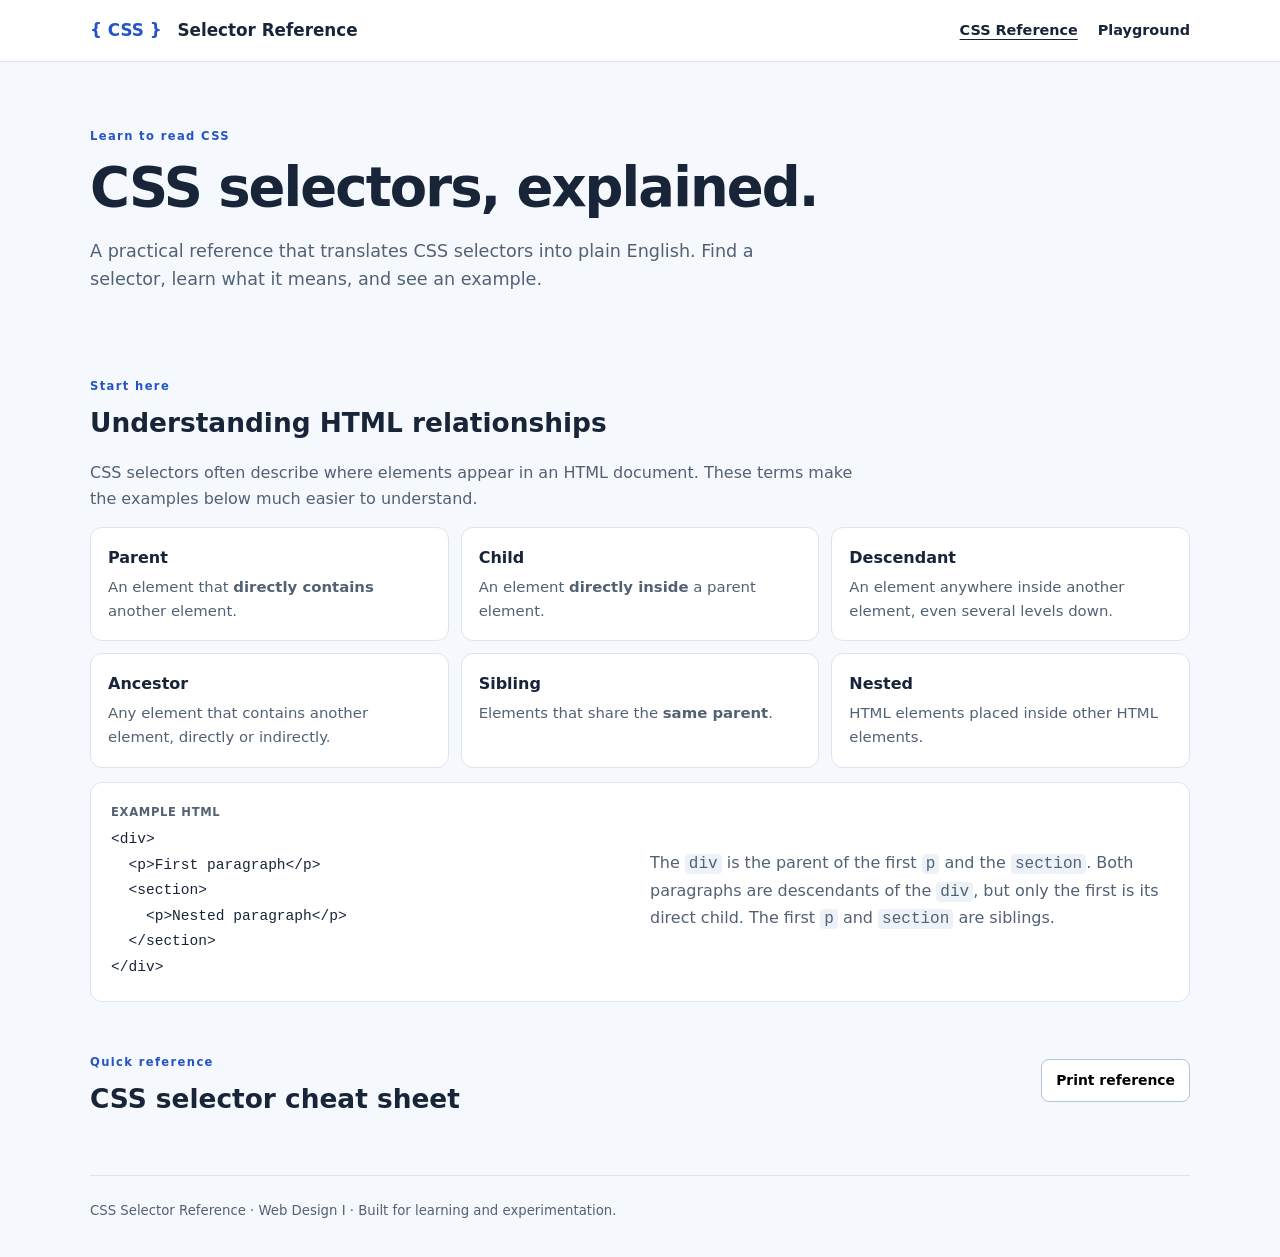
==== index.html @ f065648a "updates" ====
<!doctype html>
<html lang="en">
  <head>
    <meta charset="utf-8" />
    <meta name="viewport" content="width=device-width, initial-scale=1" />
    <meta name="description" content="A plain-English CSS selector reference for Web Design I." />
    <title>CSS Selector Reference | Web Design I</title>
    <link rel="stylesheet" href="css/styles.css" />
    <link rel="stylesheet" href="css/navigation.css" />
  </head>
  <body>
    <header class="site-header">
      <div class="container header-inner">
        <a class="brand" href="#top">{ CSS } <span>Selector Reference</span></a>
        <nav class="site-nav" aria-label="Main navigation"><a href="index.html" aria-current="page">CSS Reference</a><a href="playground.html">Playground</a></nav>
      </div>
    </header>
    <main id="top" class="container">
      <section class="hero" aria-labelledby="page-title">
        <p class="eyebrow">Learn to read CSS</p>
        <h1 id="page-title">CSS selectors, explained.</h1>
        <p class="lede">A practical reference that translates CSS selectors into plain English. Find a selector, learn what it means, and see an example.</p>

        <!--
      <div class="search-wrap"><label for="search">Search selectors or descriptions</label><input id="search" type="search" placeholder="Try: child, hover, [id], starts with…" autocomplete="off"><span id="result-count" role="status" aria-live="polite"></span></div>
      --></section>
      <section class="vocabulary" aria-labelledby="vocab-heading">
        <div class="section-heading">
          <div>
            <p class="eyebrow">Start here</p>
            <h2 id="vocab-heading">Understanding HTML relationships</h2>
          </div>
        </div>
        <p>CSS selectors often describe where elements appear in an HTML document. These terms make the examples below much easier to understand.</p>
        <div class="vocab-grid">
          <article>
            <h3>Parent</h3>
            <p>An element that <strong>directly contains</strong> another element.</p>
          </article>
          <article>
            <h3>Child</h3>
            <p>An element <strong>directly inside</strong> a parent element.</p>
          </article>
          <article>
            <h3>Descendant</h3>
            <p>An element anywhere inside another element, even several levels down.</p>
          </article>
          <article>
            <h3>Ancestor</h3>
            <p>Any element that contains another element, directly or indirectly.</p>
          </article>
          <article>
            <h3>Sibling</h3>
            <p>Elements that share the <strong>same parent</strong>.</p>
          </article>
          <article>
            <h3>Nested</h3>
            <p>HTML elements placed inside other HTML elements.</p>
          </article>
        </div>
        <div class="code-example">
          <div>
            <span class="code-label">Example HTML</span>
            <pre><code>&lt;div&gt;
  &lt;p&gt;First paragraph&lt;/p&gt;
  &lt;section&gt;
    &lt;p&gt;Nested paragraph&lt;/p&gt;
  &lt;/section&gt;
&lt;/div&gt;</code></pre>
          </div>
          <p>The <code>div</code> is the parent of the first <code>p</code> and the <code>section</code>. Both paragraphs are descendants of the <code>div</code>, but only the first is its direct child. The first <code>p</code> and <code>section</code> are siblings.</p>
        </div>
      </section>
      <section class="reference" aria-labelledby="reference-heading">
        <div class="section-heading">
          <div>
            <p class="eyebrow">Quick reference</p>
            <h2 id="reference-heading">CSS selector cheat sheet</h2>
          </div>
          <button id="print-button" type="button" class="print-button">Print reference</button>
        </div>
        <nav id="category-nav" class="category-nav" aria-label="Selector categories"></nav>
        <div id="reference-list"></div>
        <p id="empty-message" class="empty-message" hidden>No selectors found. Try a different search term.</p>
      </section>
    </main>
    <footer class="container footer">CSS Selector Reference · Web Design I · Built for learning and experimentation.</footer>
    <script src="js/selectors.js" defer></script>
    <script src="js/scripts.js" defer></script>
  </body>
</html>
---- css/styles.css ----
:root {
  color-scheme: light;
  --ink: #182438;
  --muted: #526174;
  --line: #dce4ee;
  --paper: #f5f8fc;
  --white: #fff;
  --accent: #2454c5;
  --soft: #eaf0ff;
  --radius: 12px;
}
* {
  box-sizing: border-box;
}
html {
  scroll-behavior: smooth;
}
body {
  margin: 0;
  background: var(--paper);
  color: var(--ink);
  font: 16px/1.6 system-ui, -apple-system, Segoe UI, Arial, sans-serif;
}
.container {
  width: min(1100px, calc(100% - 40px));
  margin: auto;
}
.site-header {
  background: #fff;
  border-bottom: 1px solid var(--line);
}
.header-inner {
  display: flex;
  justify-content: space-between;
  align-items: center;
  gap: 16px;
  padding: 17px 0;
}
.brand {
  color: var(--accent);
  font-weight: 800;
  text-decoration: none;
  font-size: 1.05rem;
}
.brand span {
  color: var(--ink);
  margin-left: 10px;
}
.course,
.eyebrow {
  font-size: 0.72rem;
  font-weight: 800;
  letter-spacing: 0.12em;
  color: var(--accent);
}
.hero {
  padding: 54px 0 35px;
}
.hero h1 {
  font-size: clamp(2.1rem, 5vw, 3.4rem);
  line-height: 1.14;
  margin: 8px 0 16px;
  letter-spacing: -0.035em;
}
.lede {
  max-width: 700px;
  color: var(--muted);
  font-size: 1.1rem;
}
.search-wrap {
  margin-top: 28px;
  max-width: 730px;
}
.search-wrap label {
  display: block;
  font-weight: 650;
  margin-bottom: 7px;
}
.search-wrap input {
  width: 100%;
  font: inherit;
  padding: 14px 16px;
  border: 1px solid #aab9cf;
  border-radius: 9px;
  background: #fff;
}
.search-wrap input:focus-visible,
a:focus-visible,
button:focus-visible {
  outline: 3px solid #81a8ff;
  outline-offset: 3px;
}
#result-count {
  display: block;
  font-size: 0.85rem;
  color: var(--muted);
  margin-top: 6px;
}
.vocabulary,
.reference {
  margin: 20px 0 40px;
}
.section-heading {
  display: flex;
  justify-content: space-between;
  align-items: center;
  gap: 16px;
  margin-bottom: 15px;
}
.section-heading h2 {
  font-size: 1.65rem;
  line-height: 1.2;
  margin: 5px 0;
}
.vocabulary > p {
  color: var(--muted);
  max-width: 780px;
}
.vocab-grid {
  display: grid;
  grid-template-columns: repeat(3, minmax(0, 1fr));
  gap: 12px;
}
.vocab-grid article,
.code-example,
.selector-card {
  background: #fff;
  border: 1px solid var(--line);
  border-radius: var(--radius);
}
.vocab-grid article {
  padding: 17px;
}
.vocab-grid h3 {
  margin: 0 0 5px;
  font-size: 1rem;
}
.vocab-grid p {
  margin: 0;
  color: var(--muted);
  font-size: 0.93rem;
}
.code-example {
  display: grid;
  grid-template-columns: 1fr 1fr;
  gap: 20px;
  padding: 20px;
  margin-top: 14px;
  align-items: center;
}
.code-example p {
  margin: 0;
  color: var(--muted);
}
.code-label,
.detail-label {
  display: block;
  font-size: 0.72rem;
  font-weight: 800;
  text-transform: uppercase;
  letter-spacing: 0.06em;
  color: var(--muted);
  margin-bottom: 6px;
}
pre {
  margin: 0;
  overflow-x: auto;
}
code,
.selector-code {
  font-family: ui-monospace, SFMono-Regular, Consolas, monospace;
}
pre code {
  font-size: 0.91rem;
}
p code {
  background: #edf2f9;
  border-radius: 4px;
  padding: 1px 4px;
}
.category-nav {
  display: flex;
  flex-wrap: wrap;
  gap: 8px;
  margin-bottom: 22px;
}
.category-nav a {
  font-size: 0.85rem;
  color: var(--accent);
  background: var(--white);
  border: 1px solid var(--line);
  padding: 7px 12px;
  border-radius: 100px;
  text-decoration: none;
}
.category-nav a:hover {
  background: var(--soft);
}
.category-section {
  margin: 0 0 31px;
  scroll-margin-top: 25px;
}
.category-title {
  font-size: 1.3rem;
  margin: 0 0 12px;
}
.selector-grid {
  display: grid;
  grid-template-columns: repeat(2, minmax(0, 1fr));
  gap: 12px;
}
.selector-card {
  padding: 20px;
  break-inside: avoid;
}
.selector-code {
  display: inline-block;
  color: #1d4bb4;
  background: #eaf0ff;
  border-radius: 7px;
  padding: 6px 10px;
  font-size: 1.08rem;
  font-weight: 750;
  overflow-wrap: anywhere;
}
.selector-card h4 {
  margin: 13px 0 7px;
  font-size: 1.06rem;
}
.selector-card p {
  margin: 8px 0;
  color: var(--muted);
  font-size: 0.94rem;
}
.selector-card p strong {
  color: var(--ink);
}
.selector-card .example {
  border-top: 1px solid var(--line);
  padding-top: 11px;
  margin-top: 13px;
}
.selector-card .example code {
  color: #1746ad;
  overflow-wrap: anywhere;
}
.print-button {
  font: inherit;
  font-size: 0.87rem;
  font-weight: 700;
  padding: 9px 14px;
  border: 1px solid #b5c3d8;
  background: white;
  border-radius: 8px;
  cursor: pointer;
  white-space: nowrap;
}
.print-button:hover {
  background: var(--soft);
}
.empty-message {
  padding: 24px;
  background: white;
  border-radius: 10px;
}
.footer {
  border-top: 1px solid var(--line);
  padding: 24px 0 36px;
  color: var(--muted);
  font-size: 0.83rem;
}
@media (max-width: 700px) {
  .vocab-grid {
    grid-template-columns: repeat(2, minmax(0, 1fr));
  }
  .selector-grid,
  .code-example {
    grid-template-columns: 1fr;
  }
  .hero {
    padding-top: 32px;
  }
  .section-heading {
    align-items: flex-start;
  }
  .course {
    display: none;
  }
}
@media (max-width: 430px) {
  .vocab-grid {
    grid-template-columns: 1fr;
  }
  .container {
    width: min(100% - 26px, 1100px);
  }
}
@media print {
  @page {
    margin: 12mm;
  }
  body {
    background: #fff;
    font-size: 10pt;
  }
  .site-header,
  .hero,
  .category-nav,
  .print-button,
  .footer {
    display: none !important;
  }
  .container {
    width: 100%;
  }
  .vocabulary,
  .reference {
    margin: 0 0 12px;
  }
  .vocab-grid {
    grid-template-columns: repeat(3, 1fr);
    gap: 6px;
  }
  .vocab-grid article,
  .selector-card {
    padding: 9px;
  }
  .selector-grid {
    grid-template-columns: repeat(2, 1fr);
    gap: 6px;
  }
  .category-section {
    break-before: auto;
  }
  .selector-card p {
    font-size: 9pt;
  }
  .selector-code {
    font-size: 10pt;
  }
  .section-heading h2 {
    font-size: 16pt;
  }
  .code-example {
    padding: 10px;
  }
}



/* Main navigation */

.site-nav {
  display: flex;
  align-items: center;
  gap: 20px;
}

.site-nav a {
  color: inherit;
  text-decoration: none;
  font-size: 0.9rem;
  font-weight: 600;
}

.site-nav a:hover,
.site-nav a:focus-visible {
  text-decoration: underline;
}

@media (max-width: 600px) {
  .site-nav {
    gap: 12px;
    flex-wrap: wrap;
  }

  .site-nav a {
    font-size: 0.8rem;
  }
}




/* =========================================
   CSS Selector Playground
========================================= */

.playground {
    margin: 40px 0 60px;
}

#selector-playground {
    margin-top: 24px;
}

/* Selector dropdown */

.playground-select {
    display: block;
    width: 100%;
    max-width: 460px;
    padding: 12px 16px;
    margin-bottom: 24px;
    border: 1px solid #cbd5e1;
    border-radius: 8px;
    background-color: #fff;
    color: #1e293b;
    font: inherit;
    font-size: 1rem;
}

/* Two-column layout */

.playground-panels {
    display: grid;
    grid-template-columns: repeat(3, minmax(0, 1fr));
    gap: 20px;
    align-items: stretch;
}

.playground-panel {
    min-width: 0;
    padding: 20px;
    border: 1px solid #dbe2ea;
    border-radius: 12px;
    background-color: #fff;
}

.playground-panel-title {
    margin: 0 0 18px;
    color: #475569;
    font-size: 0.8rem;
    font-weight: 800;
    letter-spacing: 0.08em;
}

/* HTML source */

.playground-source {
    margin: 0;
    padding: 18px;
    overflow-x: auto;
    border-radius: 8px;
    background-color: #f1f5f9;
    color: #1e293b;
    font-family: Consolas, Monaco, monospace;
    font-size: 0.875rem;
    line-height: 1.8;
    white-space: pre;
}

.playground-code-line {
    display: block;
    white-space: pre;
}

/* Highlight matching source lines */

.playground-source-match {
    background-color: #fef08a;
    color: #713f12;
    border-radius: 3px;
}

/* Live preview */

.playground-example {
    min-height: 250px;
    line-height: 1.7;
}

.playground-example p {
    margin: 10px 0;
}

.playground-example table {
    border-collapse: collapse;
}

.playground-example td {
    padding: 8px 12px;
    border: 1px solid #cbd5e1;
}

/* Highlight matched HTML elements */

.playground-match {
    background-color: #fef08a;
    outline: 2px solid #eab308;
    outline-offset: 2px;
    border-radius: 3px;
}

/* Match counter */

.playground-result {
    margin-top: 20px;
    padding: 12px 16px;
    border-radius: 8px;
    background-color: #eff6ff;
    color: #1d4ed8;
    font-weight: 700;
}

/* Responsive layout */

@media (max-width: 1000px) {
    .playground-panels {
        grid-template-columns: 1fr;
    }
}





/* Plain-English explanation in the playground */

.playground-explanation {
    margin: -8px 0 24px;
    padding: 14px 18px;
    background-color: #eff6ff;
    border-left: 4px solid #2563eb;
    border-radius: 6px;
    color: #1e3a5f;
    font-size: 0.95rem;
    line-height: 1.6;
}

.playground-explanation strong {
    color: #1d4ed8;
}
---- css/navigation.css ----
.site-nav { display:flex; align-items:center; gap:1.25rem; flex-wrap:wrap; }
.site-nav a { color:inherit; text-decoration:none; font-weight:600; font-size:.9rem; }
.site-nav a:hover, .site-nav a:focus-visible, .site-nav a[aria-current="page"] { text-decoration:underline; text-underline-offset:4px; }
@media(max-width:600px) { .site-nav { gap:.75rem; } .site-nav a { font-size:.8rem; } }
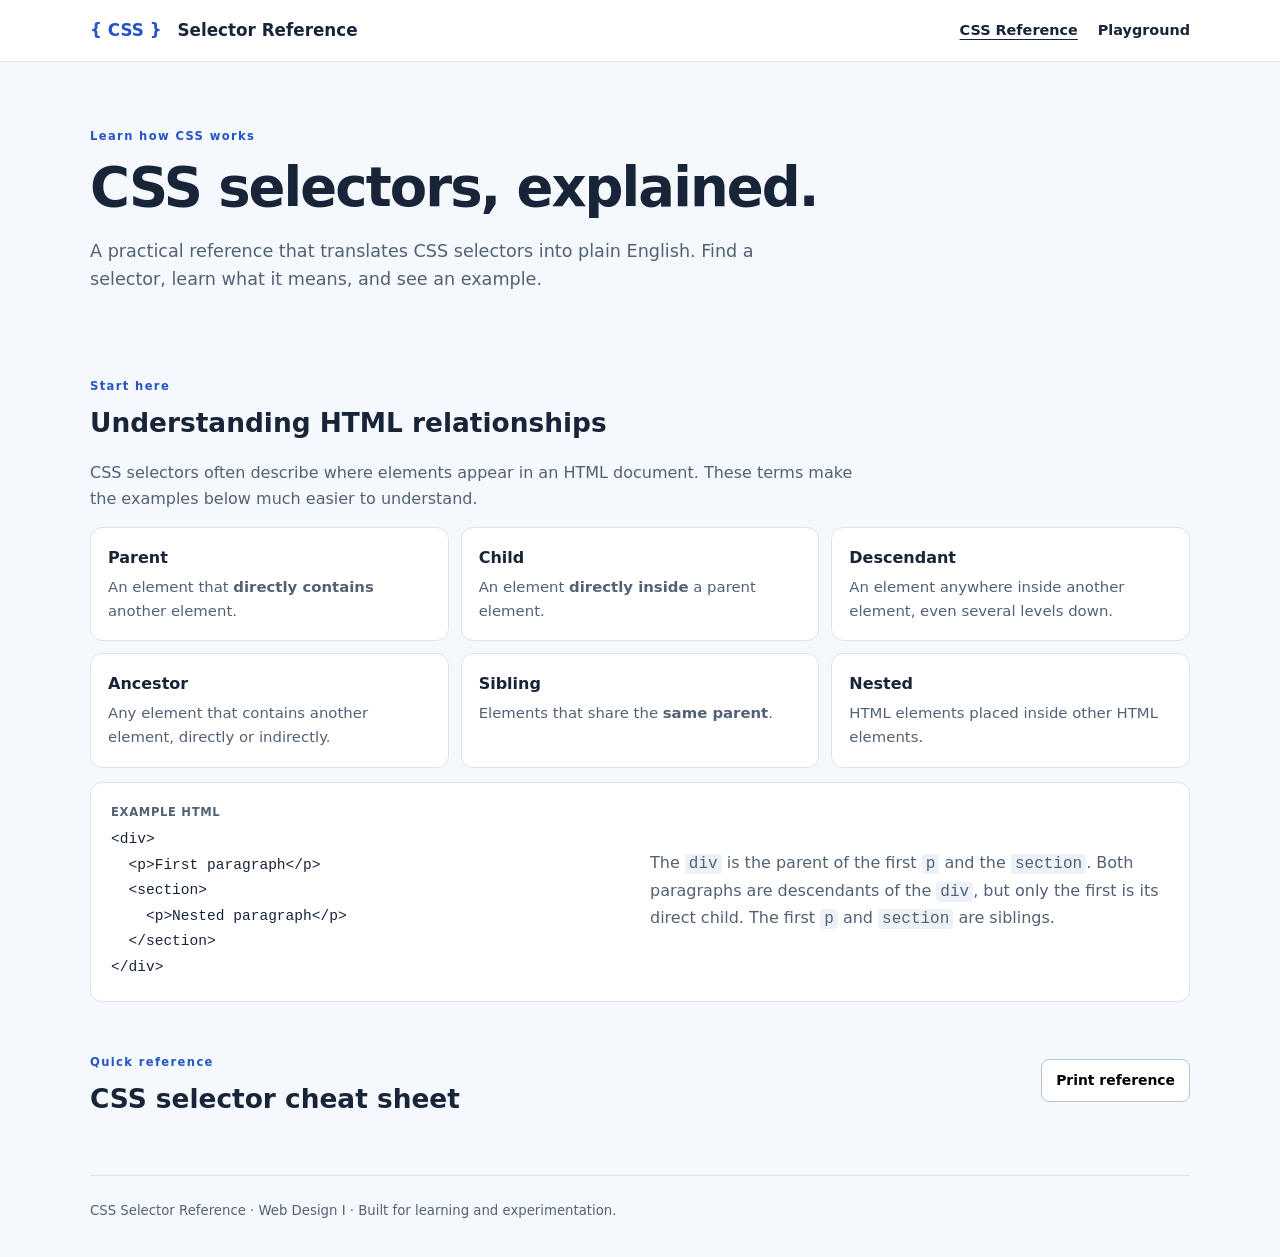
==== commit 91523b1c: "updates" ====
--- a/index.html
+++ b/index.html
@@ -17,7 +17,7 @@
     </header>
     <main id="top" class="container">
       <section class="hero" aria-labelledby="page-title">
-        <p class="eyebrow">Learn to read CSS</p>
+        <p class="eyebrow">Learn how CSS works</p>
         <h1 id="page-title">CSS selectors, explained.</h1>
         <p class="lede">A practical reference that translates CSS selectors into plain English. Find a selector, learn what it means, and see an example.</p>
 
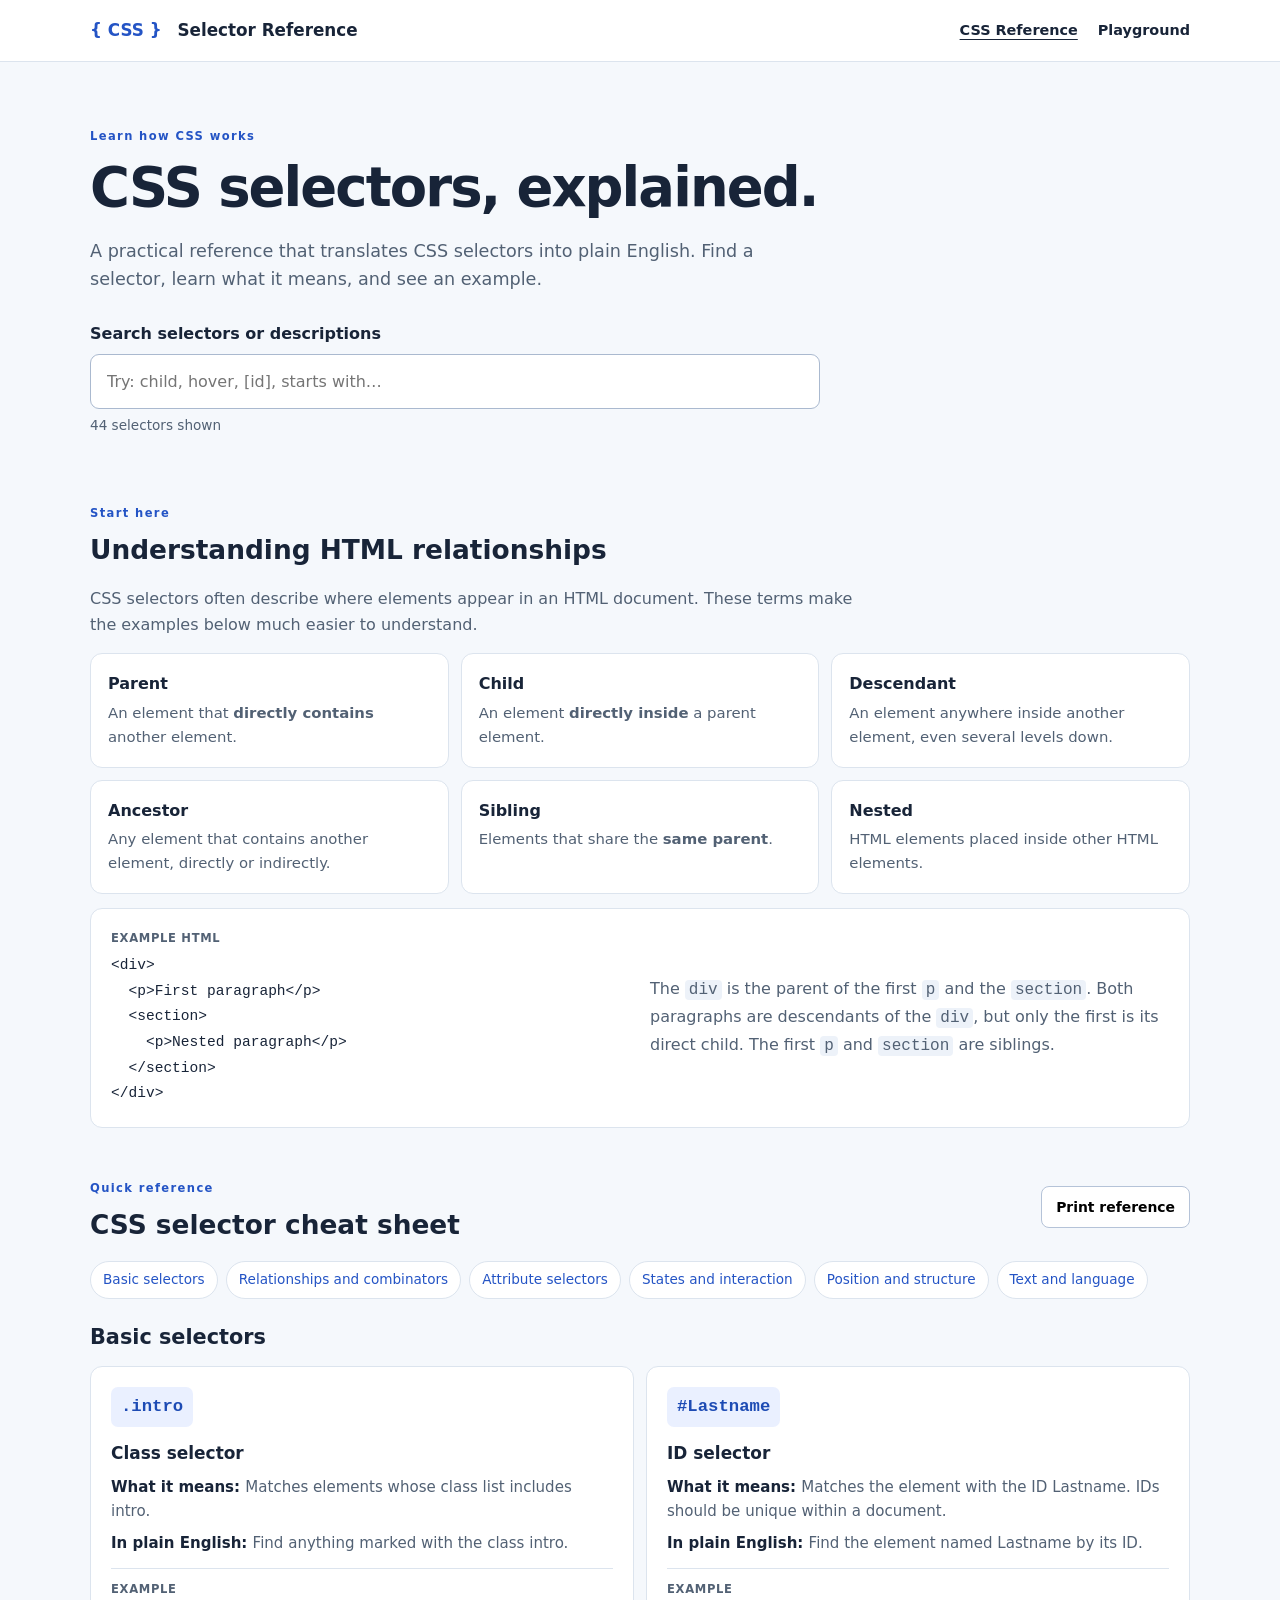
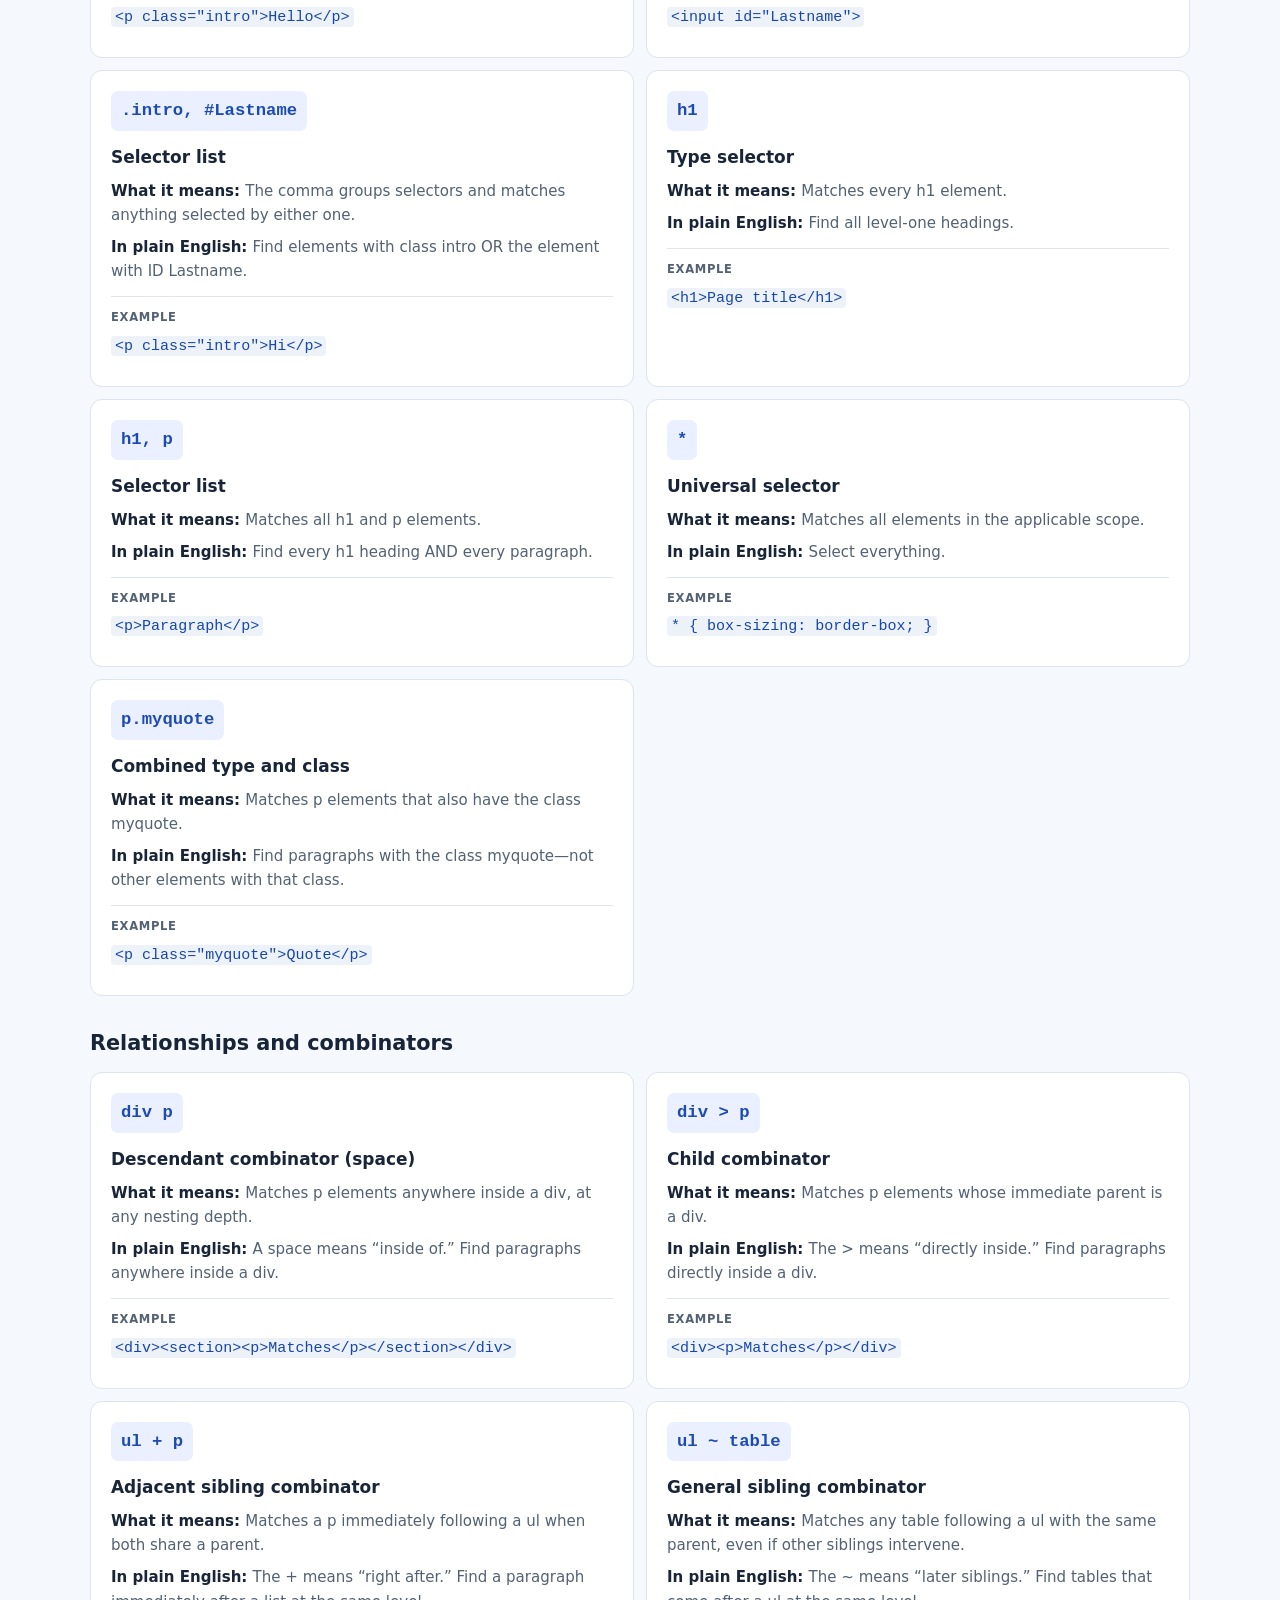
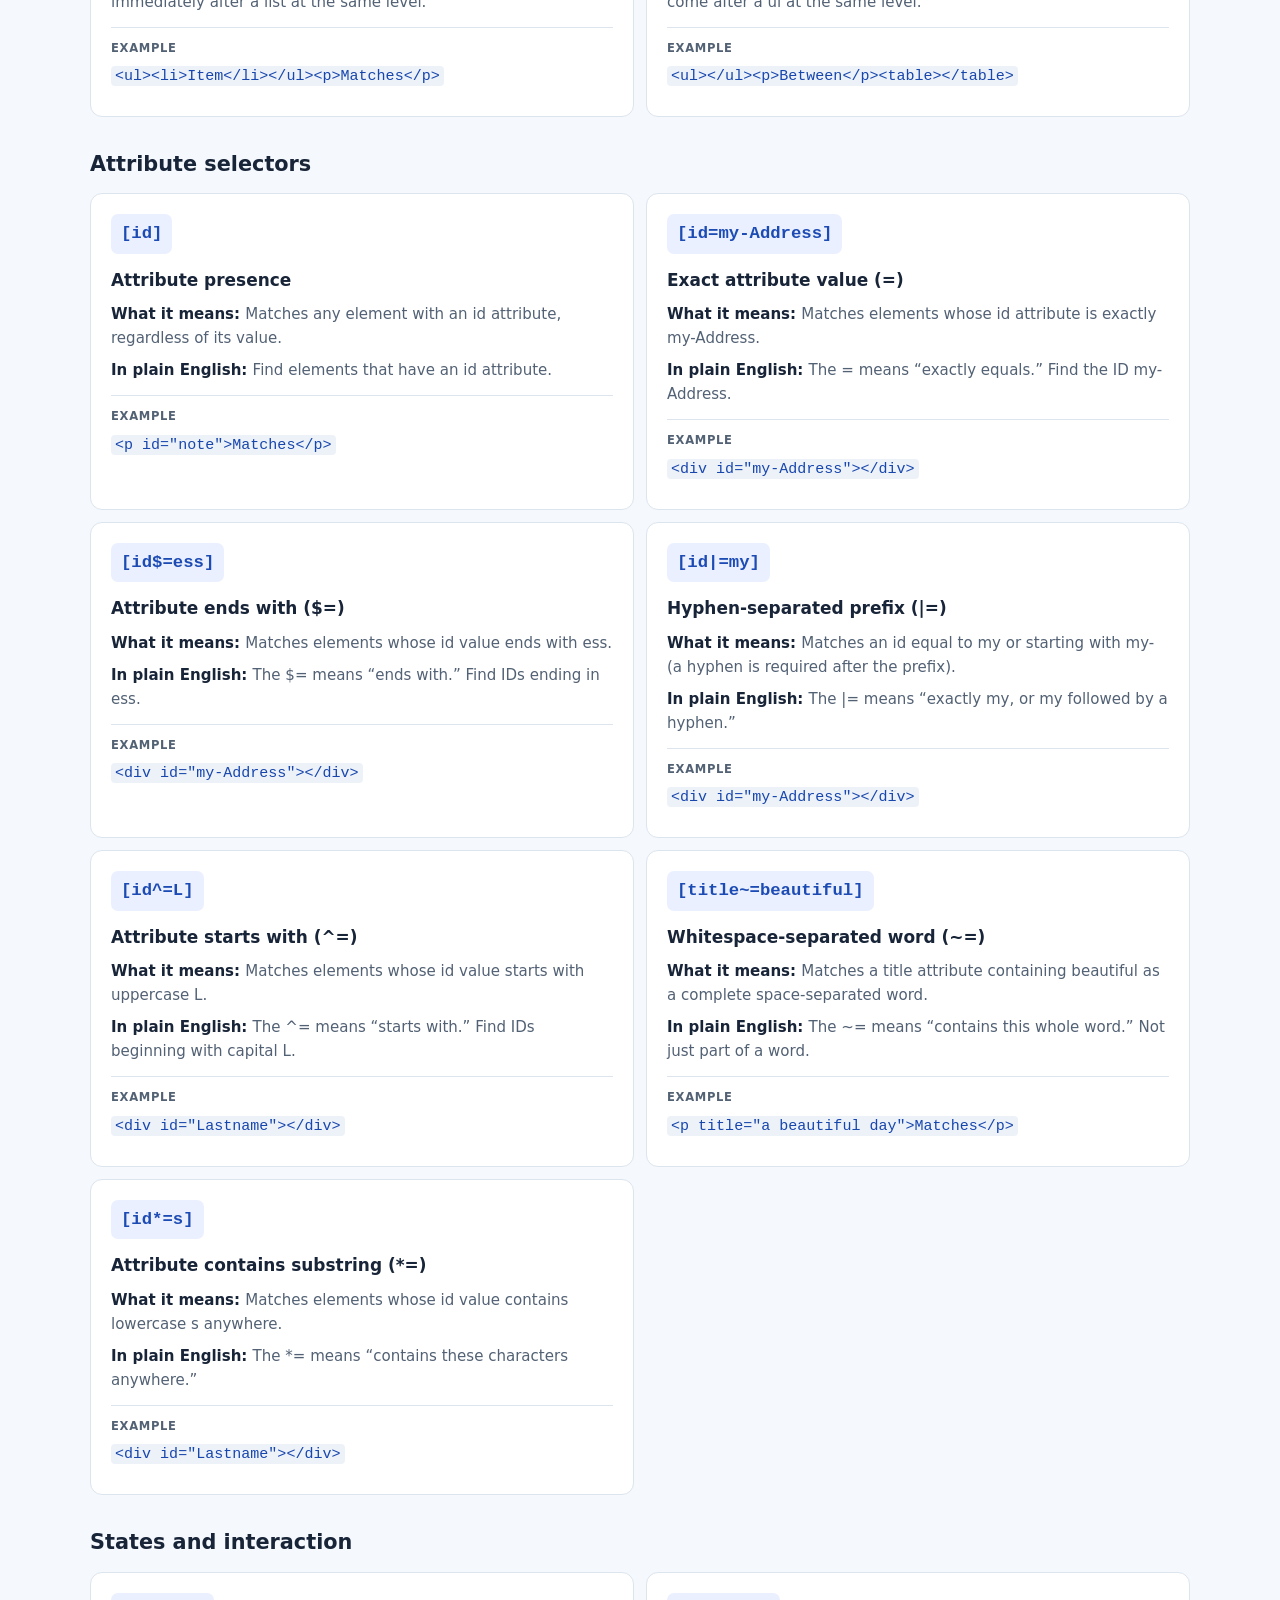
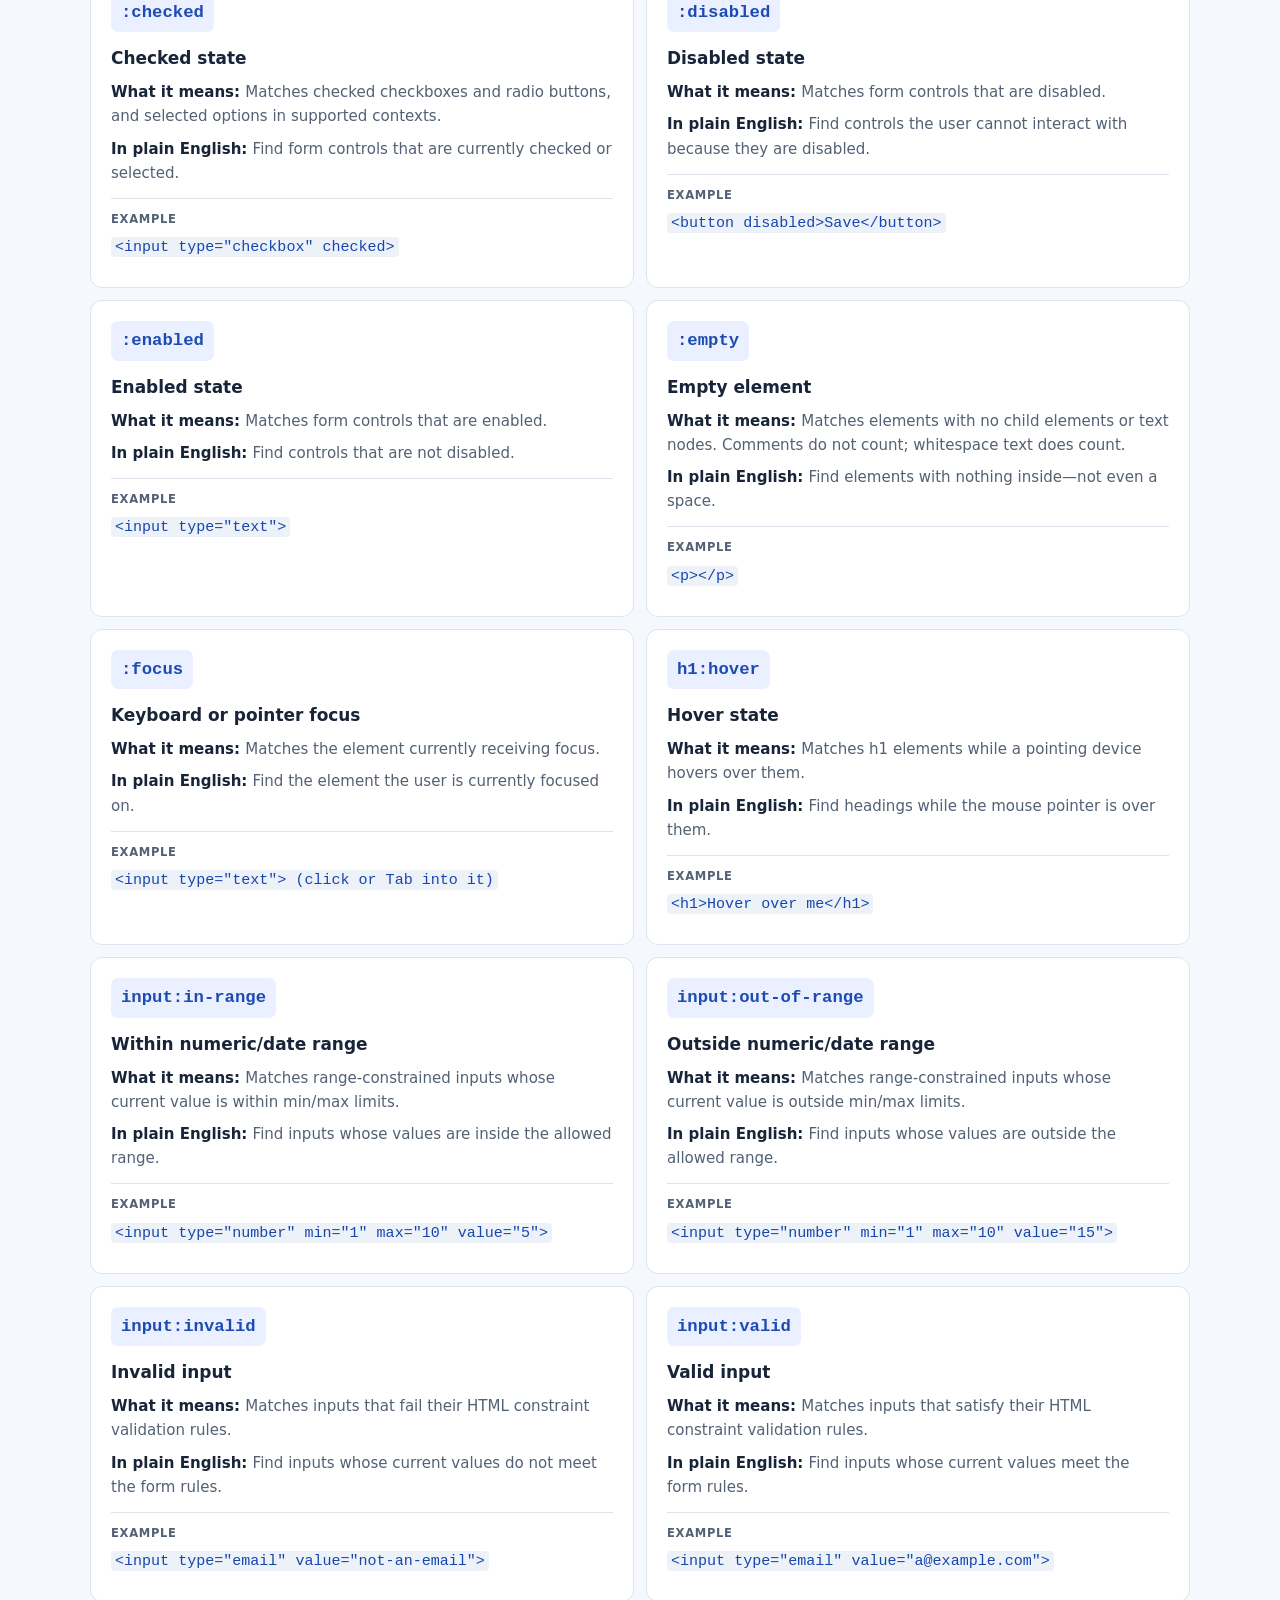
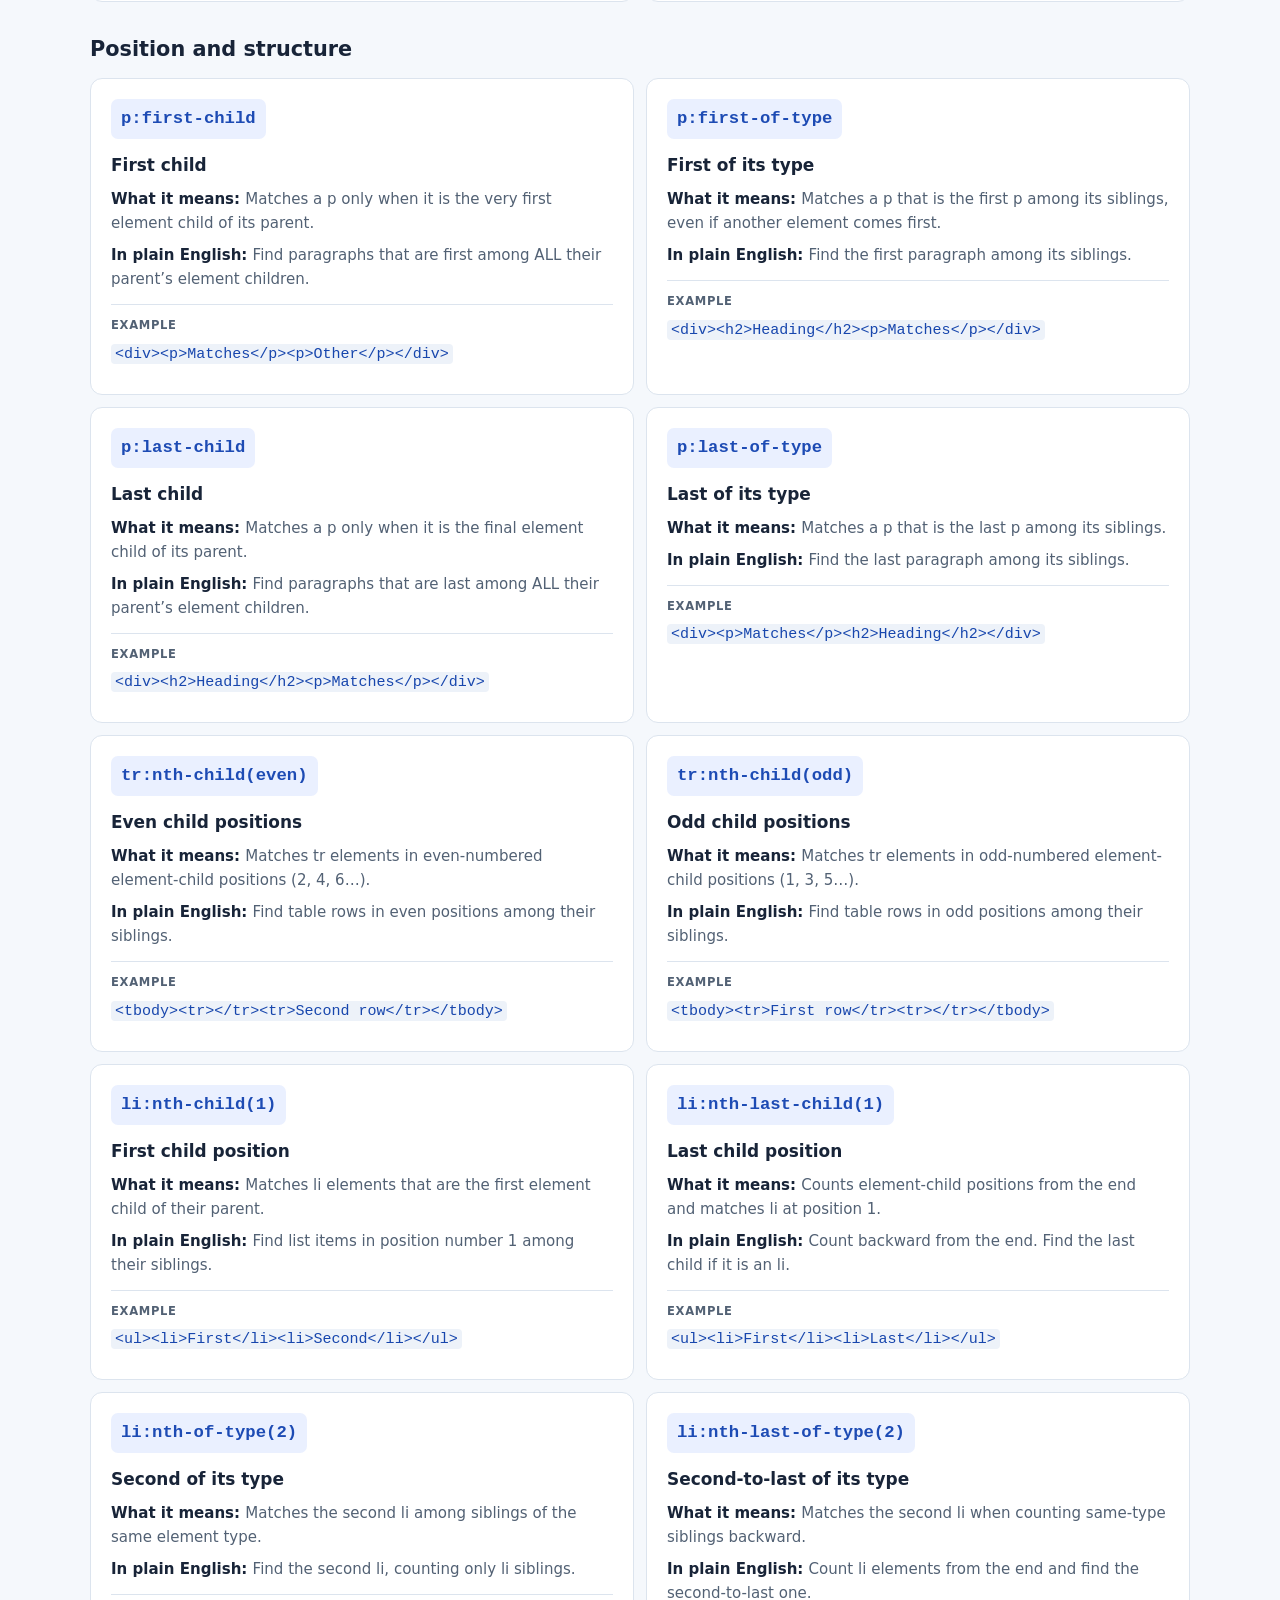
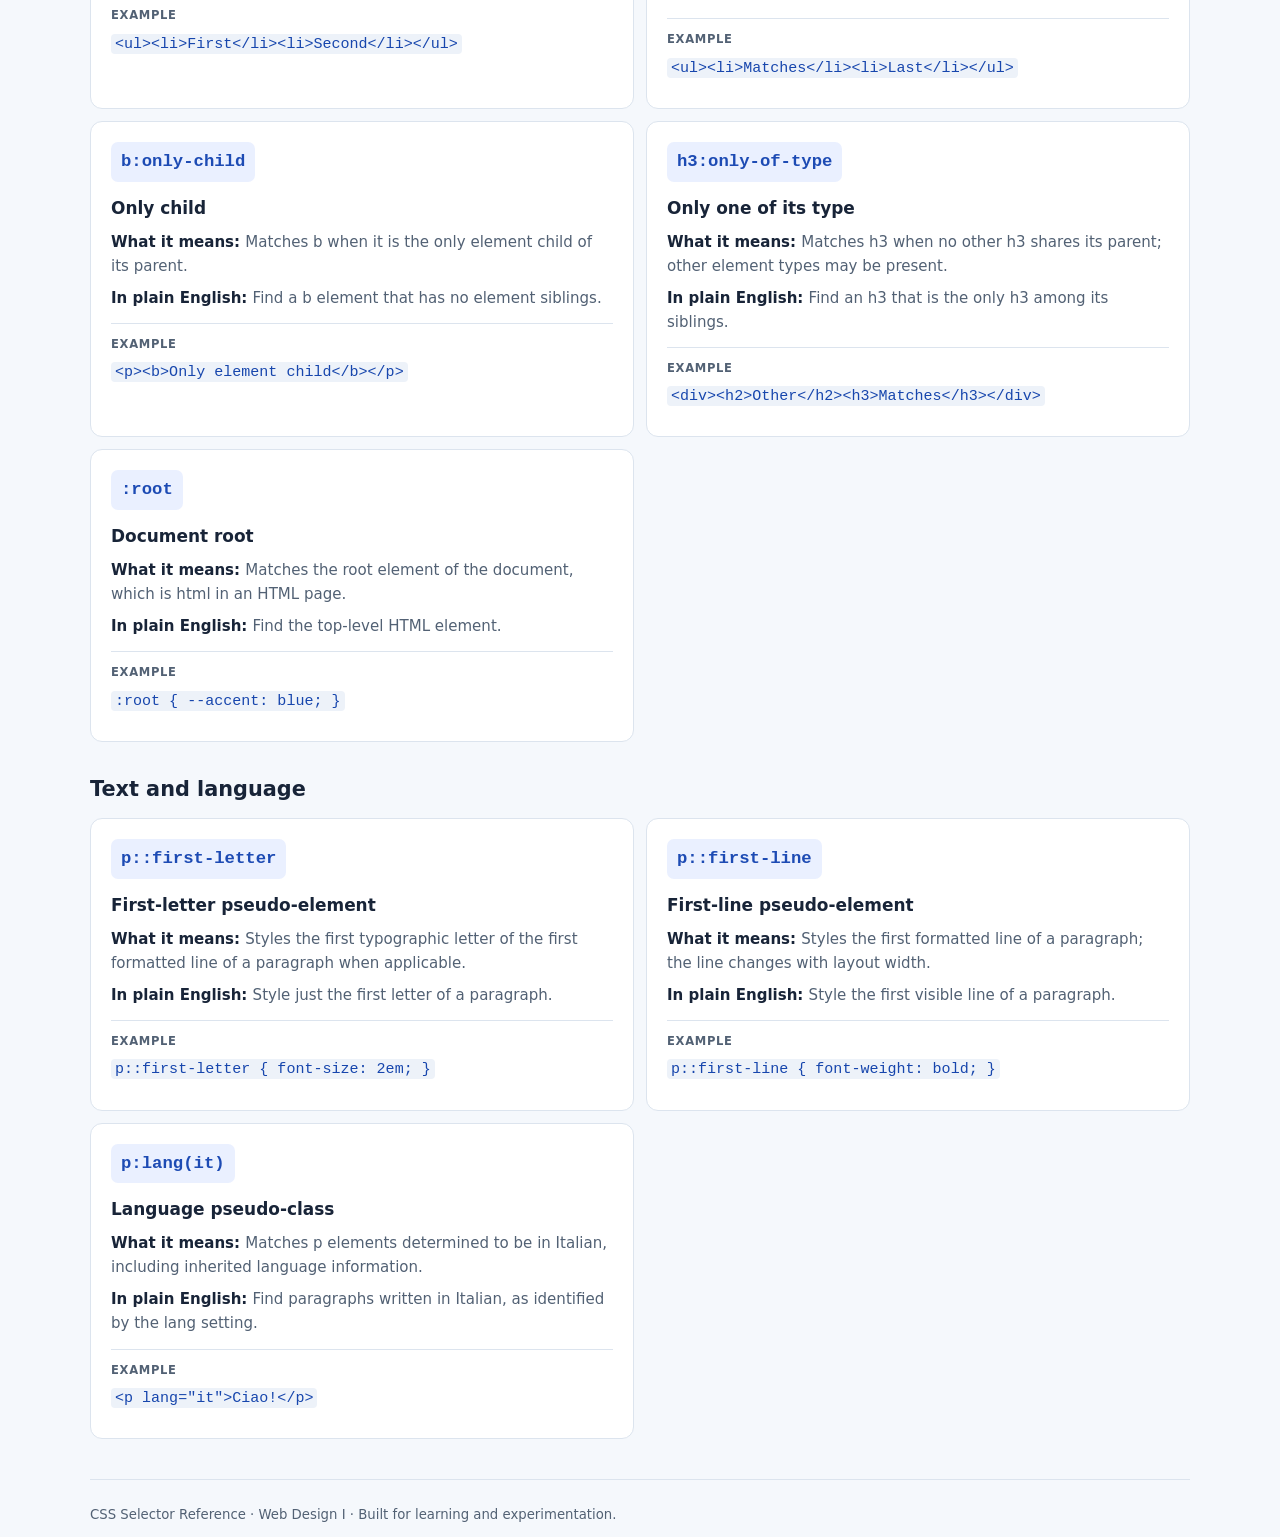
==== commit 5bac8e43: "updates" ====
--- a/index.html
+++ b/index.html
@@ -21,9 +21,9 @@
         <h1 id="page-title">CSS selectors, explained.</h1>
         <p class="lede">A practical reference that translates CSS selectors into plain English. Find a selector, learn what it means, and see an example.</p>
 
-        <!--
-      <div class="search-wrap"><label for="search">Search selectors or descriptions</label><input id="search" type="search" placeholder="Try: child, hover, [id], starts with…" autocomplete="off"><span id="result-count" role="status" aria-live="polite"></span></div>
-      --></section>
+        <!---->
+        <div class="search-wrap"><label for="search">Search selectors or descriptions</label><input id="search" type="search" placeholder="Try: child, hover, [id], starts with…" autocomplete="off" /><span id="result-count" role="status" aria-live="polite"></span></div>
+      </section>
       <section class="vocabulary" aria-labelledby="vocab-heading">
         <div class="section-heading">
           <div>
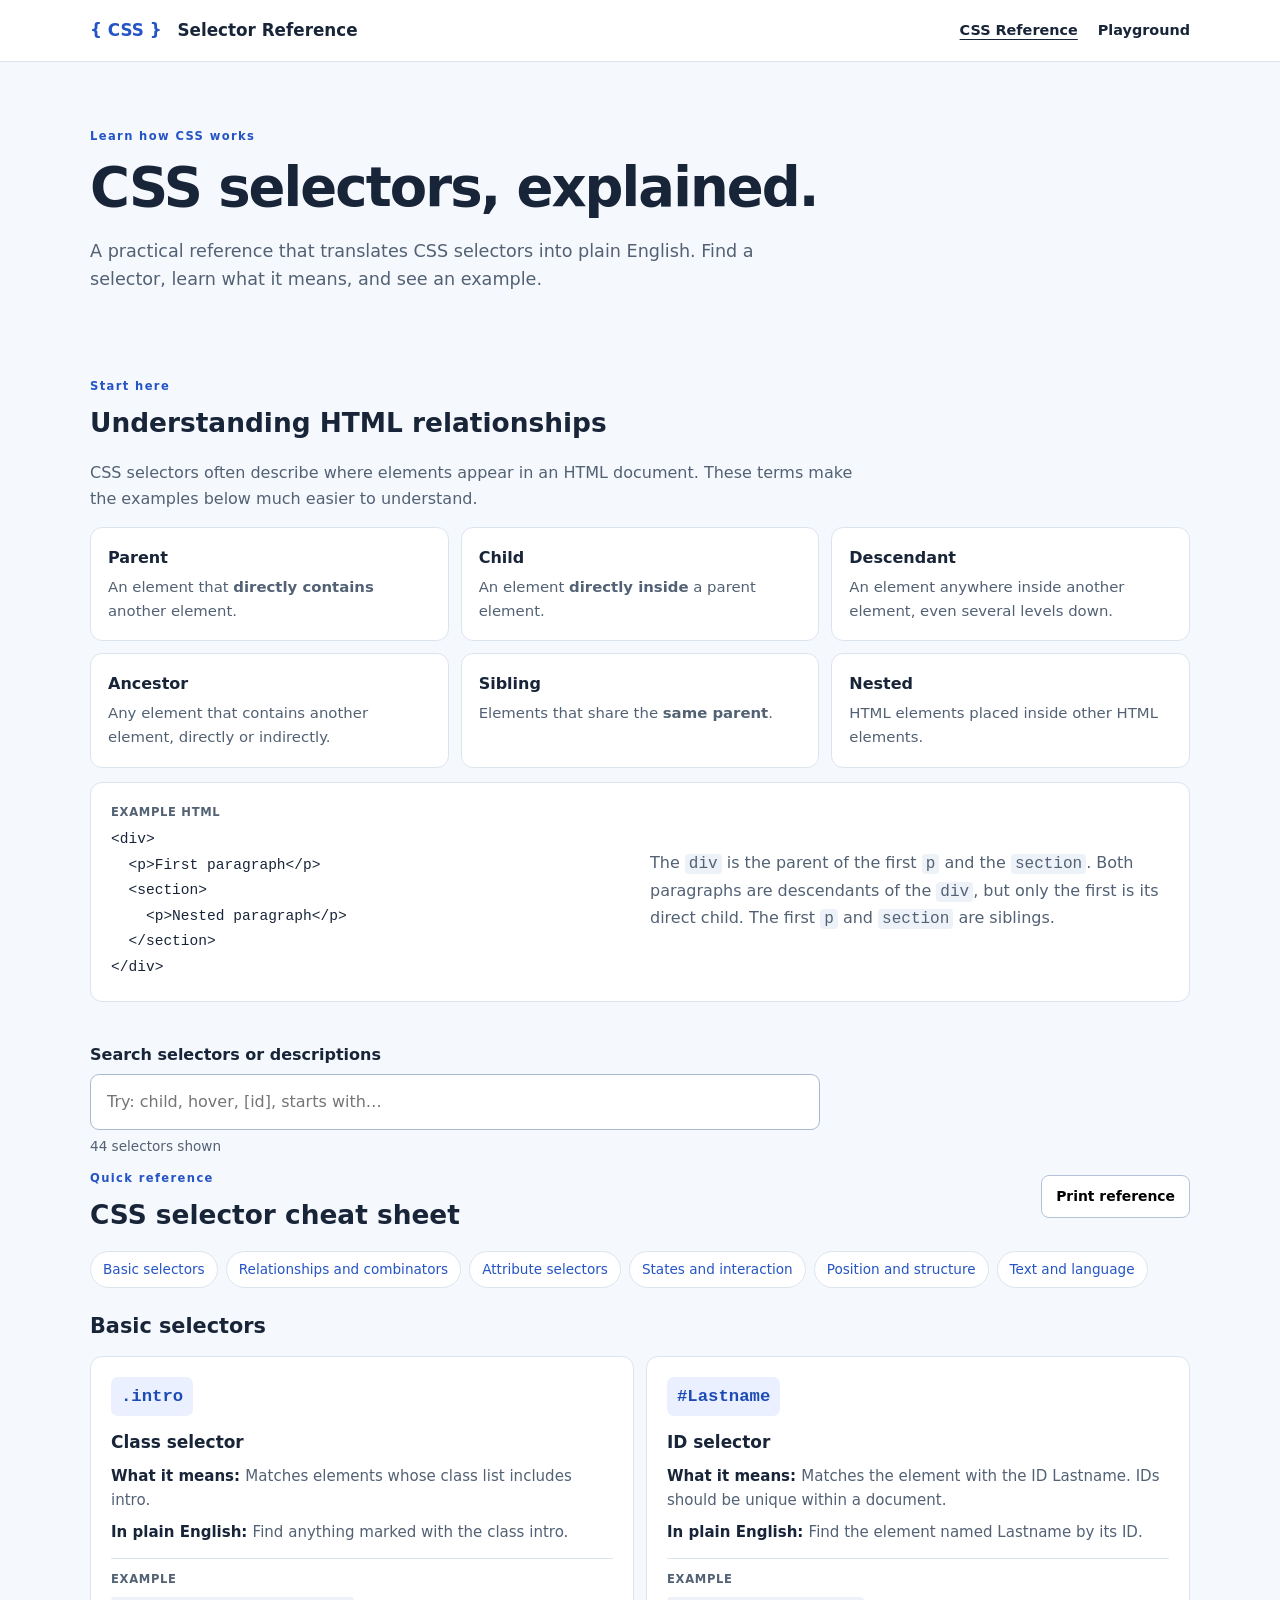
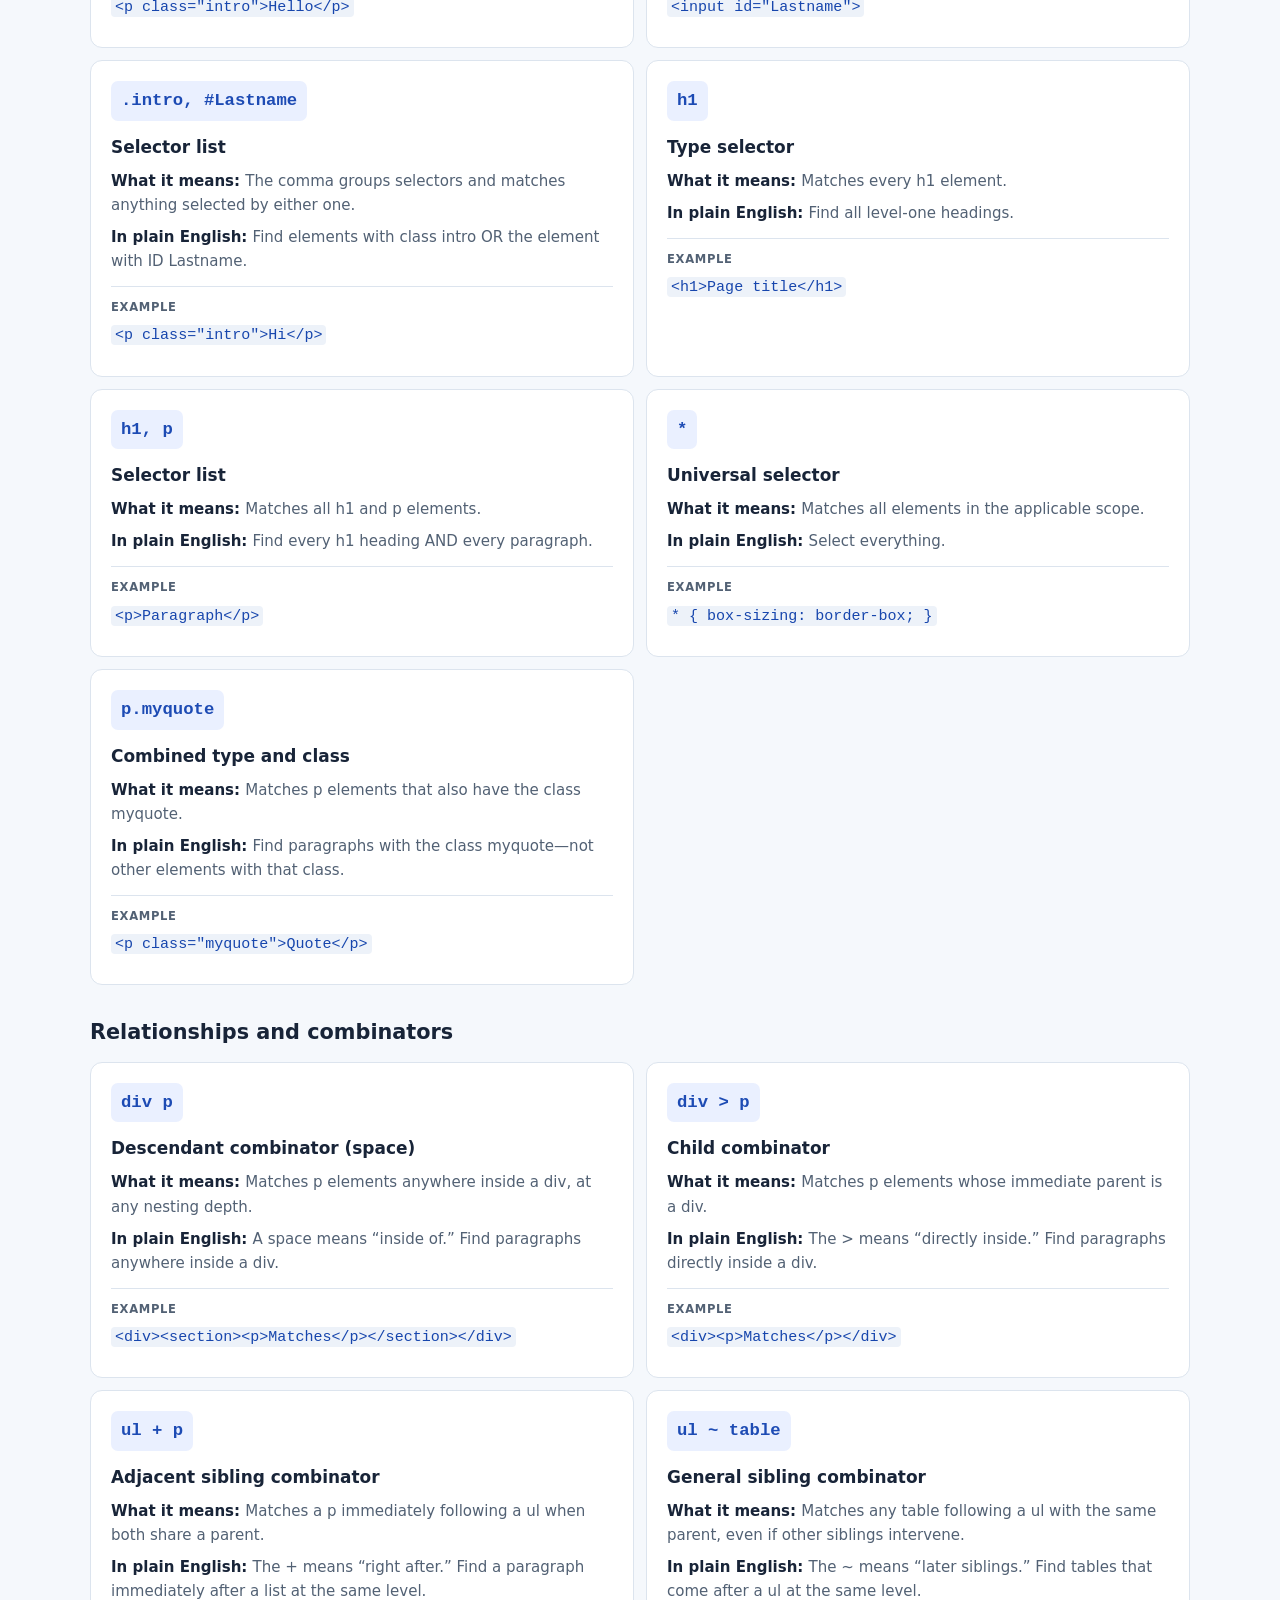
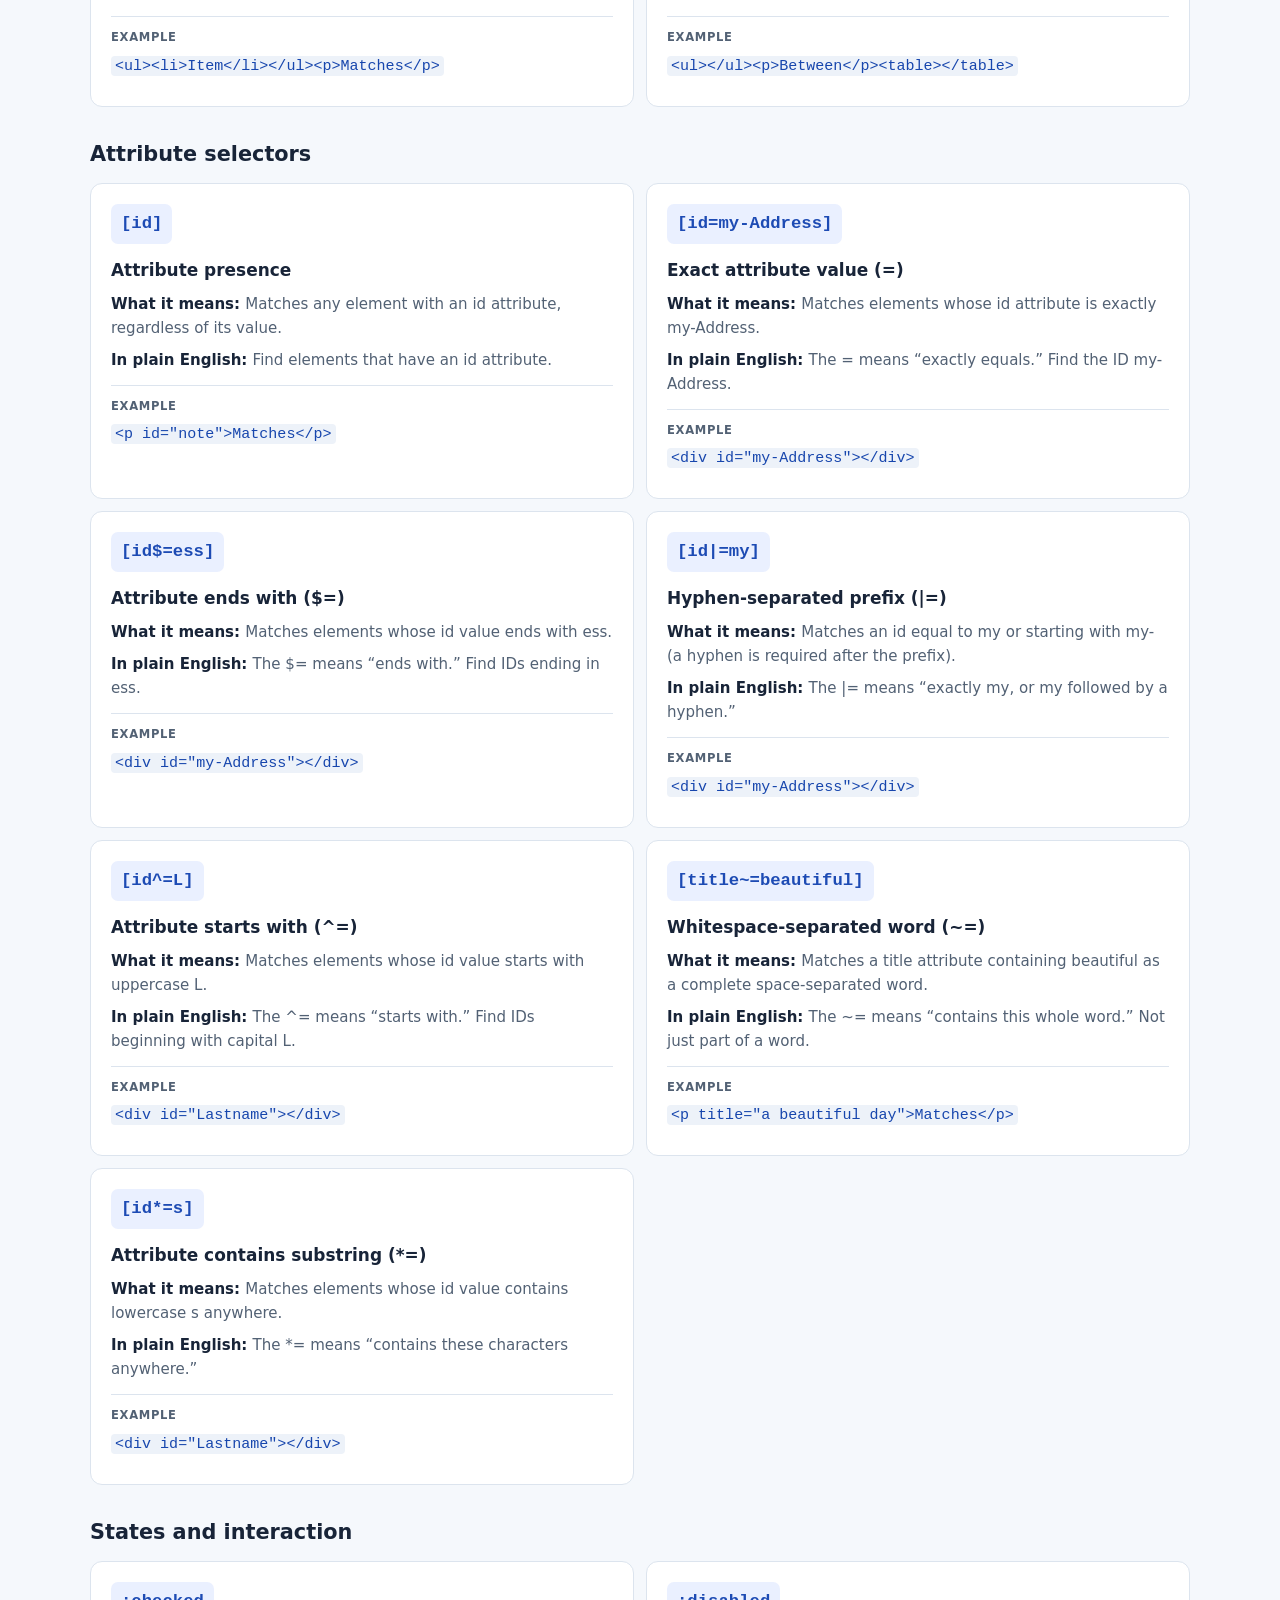
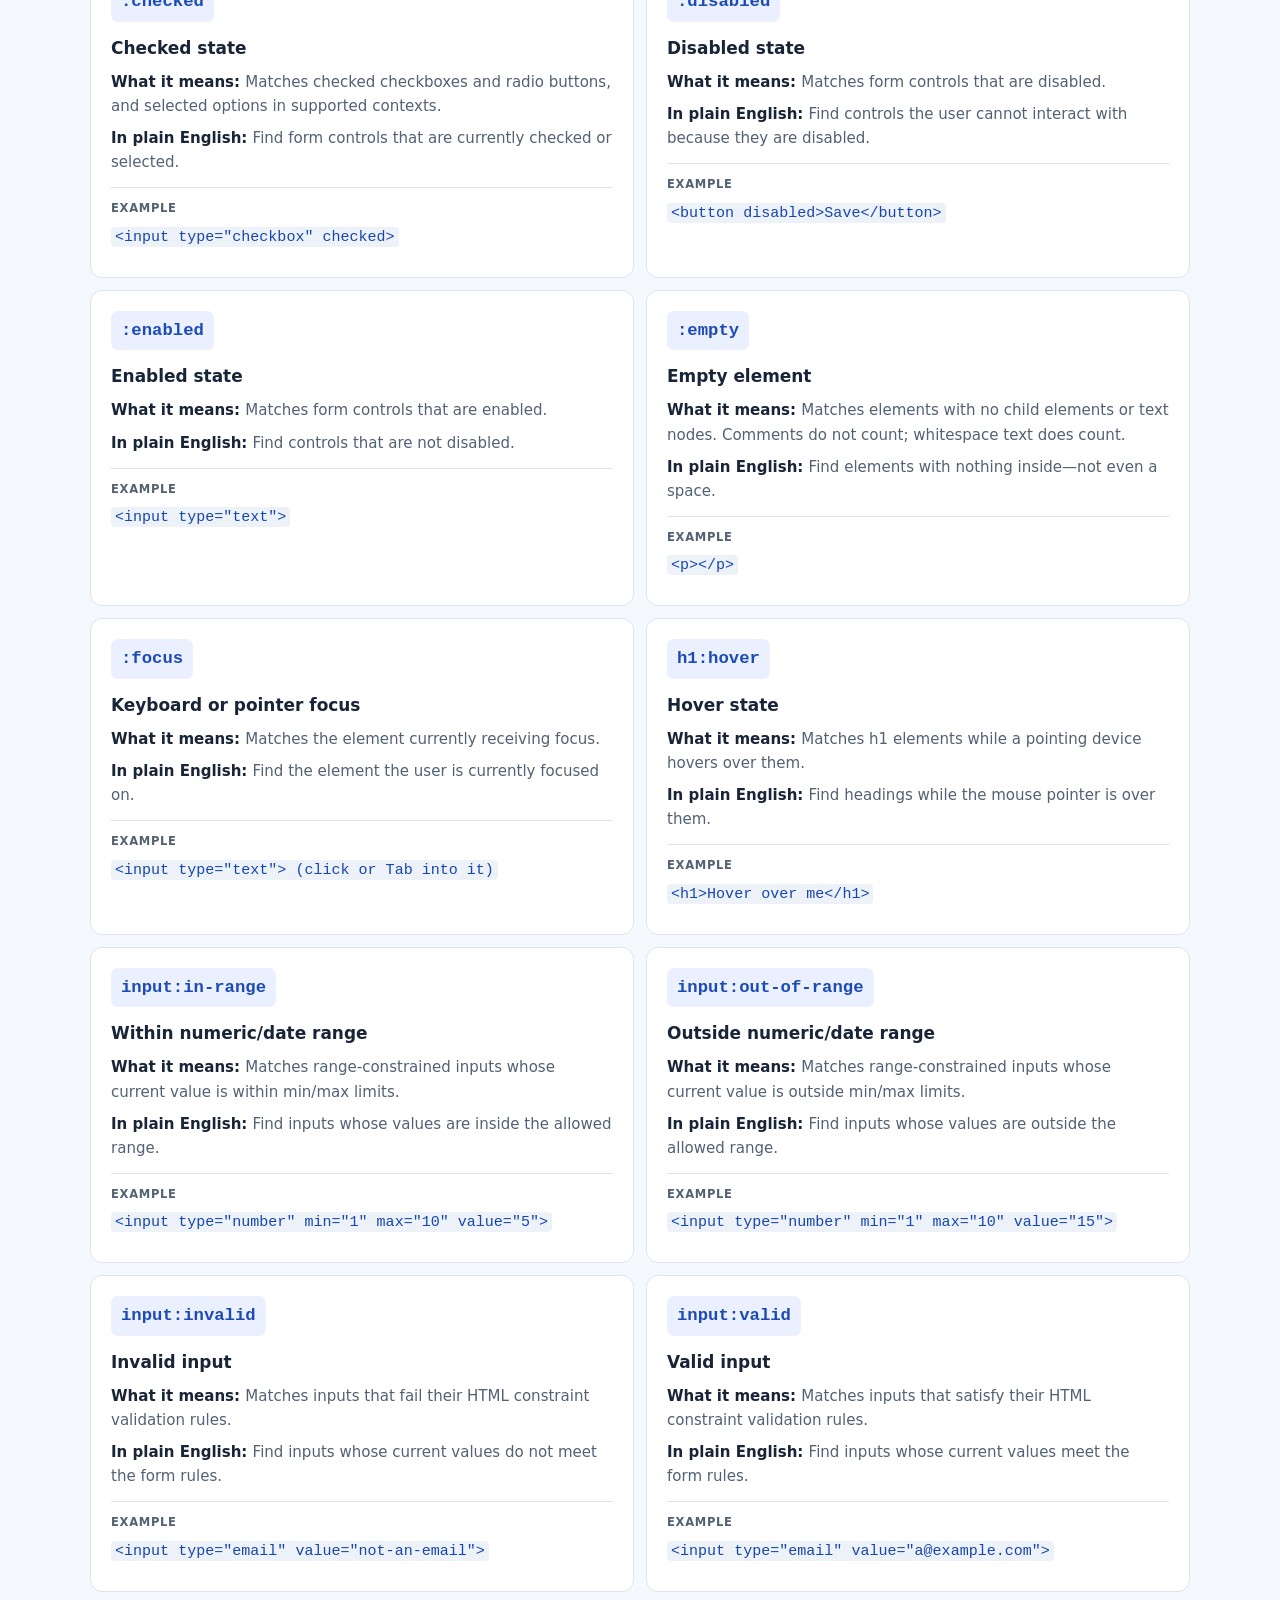
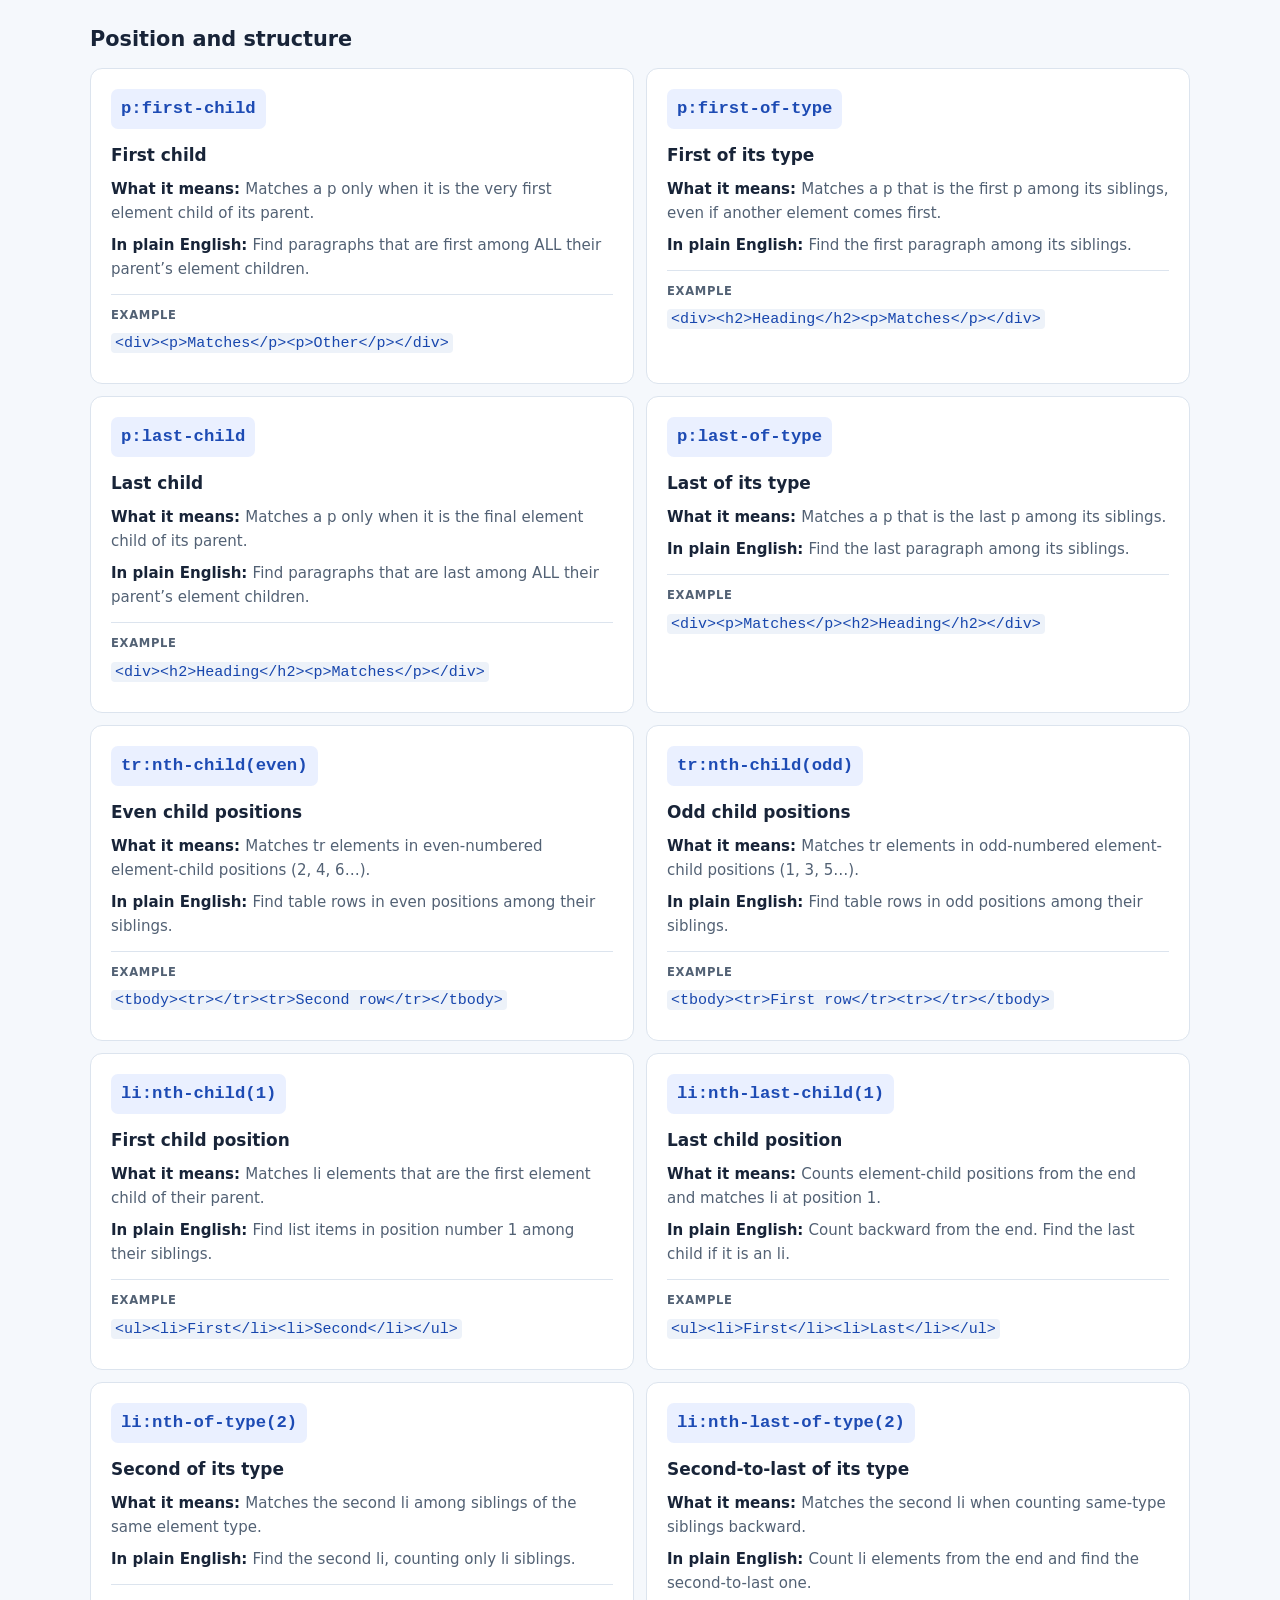
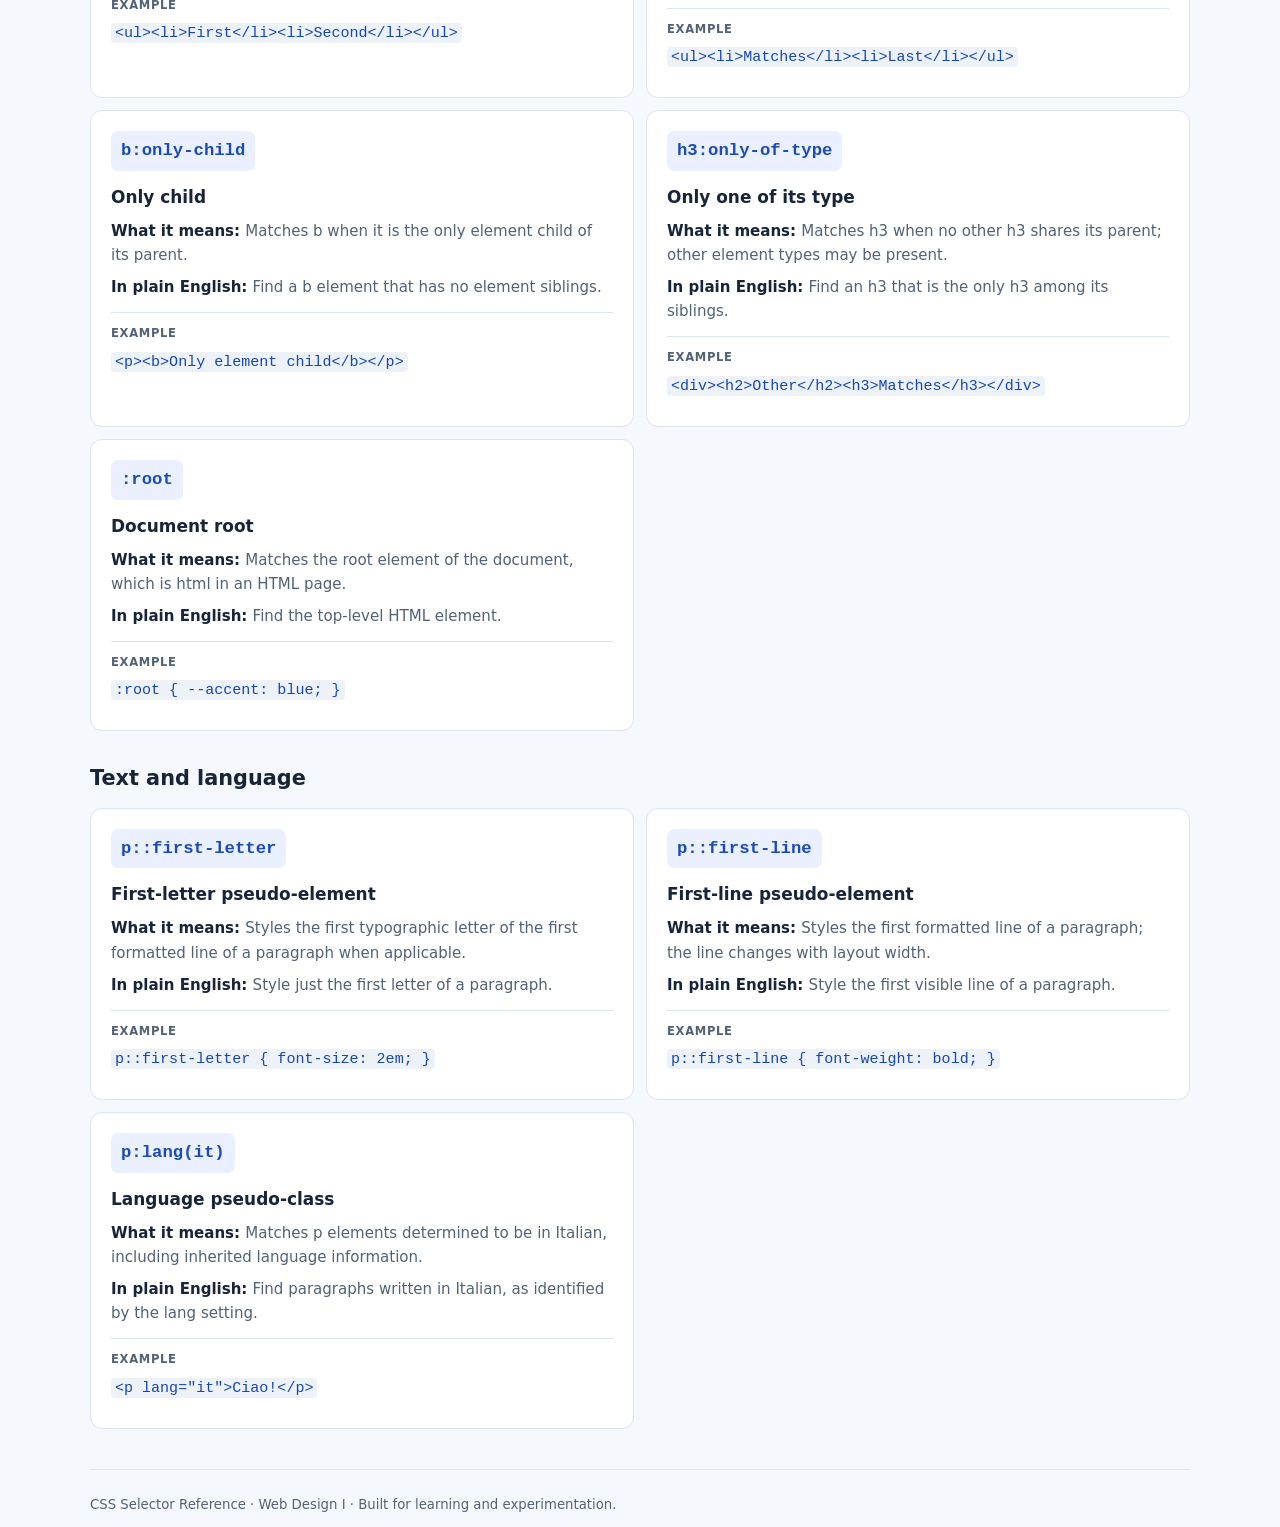
==== commit 69513fdd: "updates" ====
--- a/index.html
+++ b/index.html
@@ -22,7 +22,6 @@
         <p class="lede">A practical reference that translates CSS selectors into plain English. Find a selector, learn what it means, and see an example.</p>
 
         <!---->
-        <div class="search-wrap"><label for="search">Search selectors or descriptions</label><input id="search" type="search" placeholder="Try: child, hover, [id], starts with…" autocomplete="off" /><span id="result-count" role="status" aria-live="polite"></span></div>
       </section>
       <section class="vocabulary" aria-labelledby="vocab-heading">
         <div class="section-heading">
@@ -72,6 +71,8 @@
         </div>
       </section>
       <section class="reference" aria-labelledby="reference-heading">
+        <div class="search-wrap"><label for="search">Search selectors or descriptions</label><input id="search" type="search" placeholder="Try: child, hover, [id], starts with…" autocomplete="off" /><span id="result-count" role="status" aria-live="polite"></span></div>
+
         <div class="section-heading">
           <div>
             <p class="eyebrow">Quick reference</p>
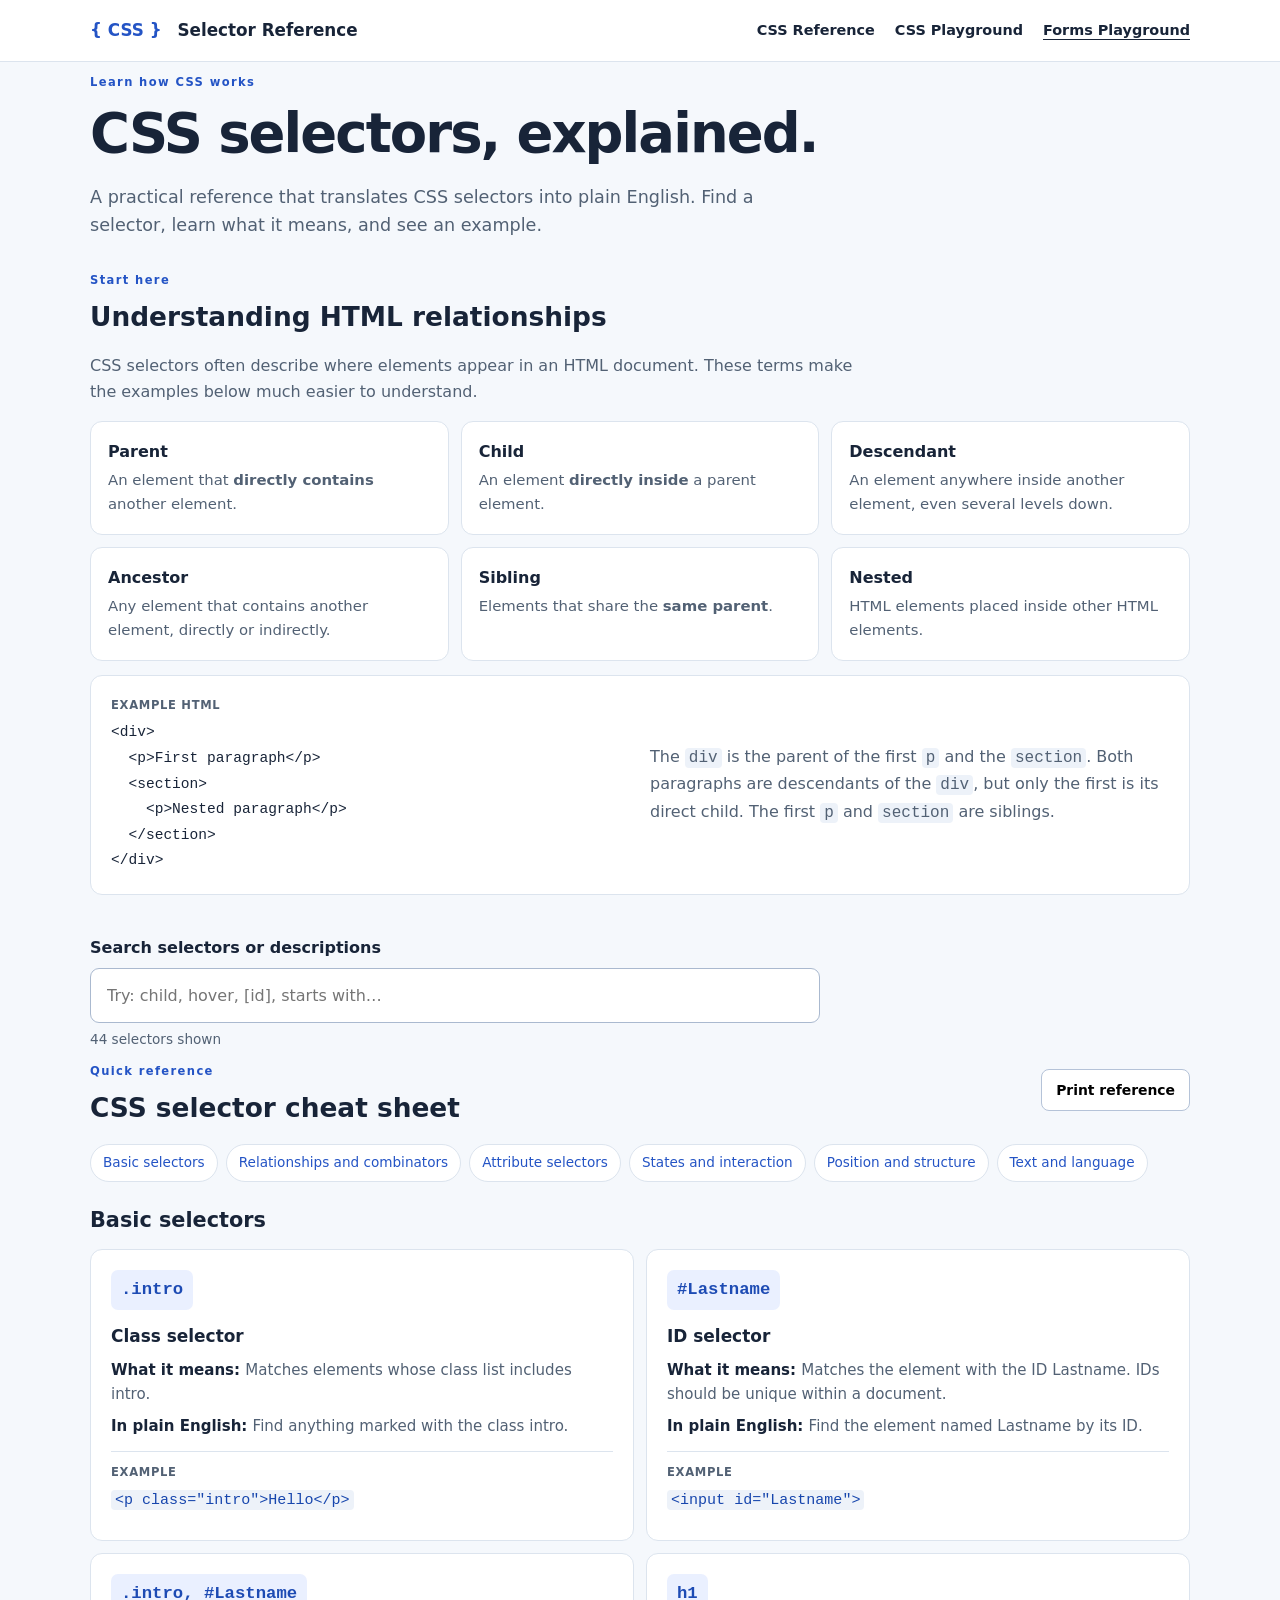
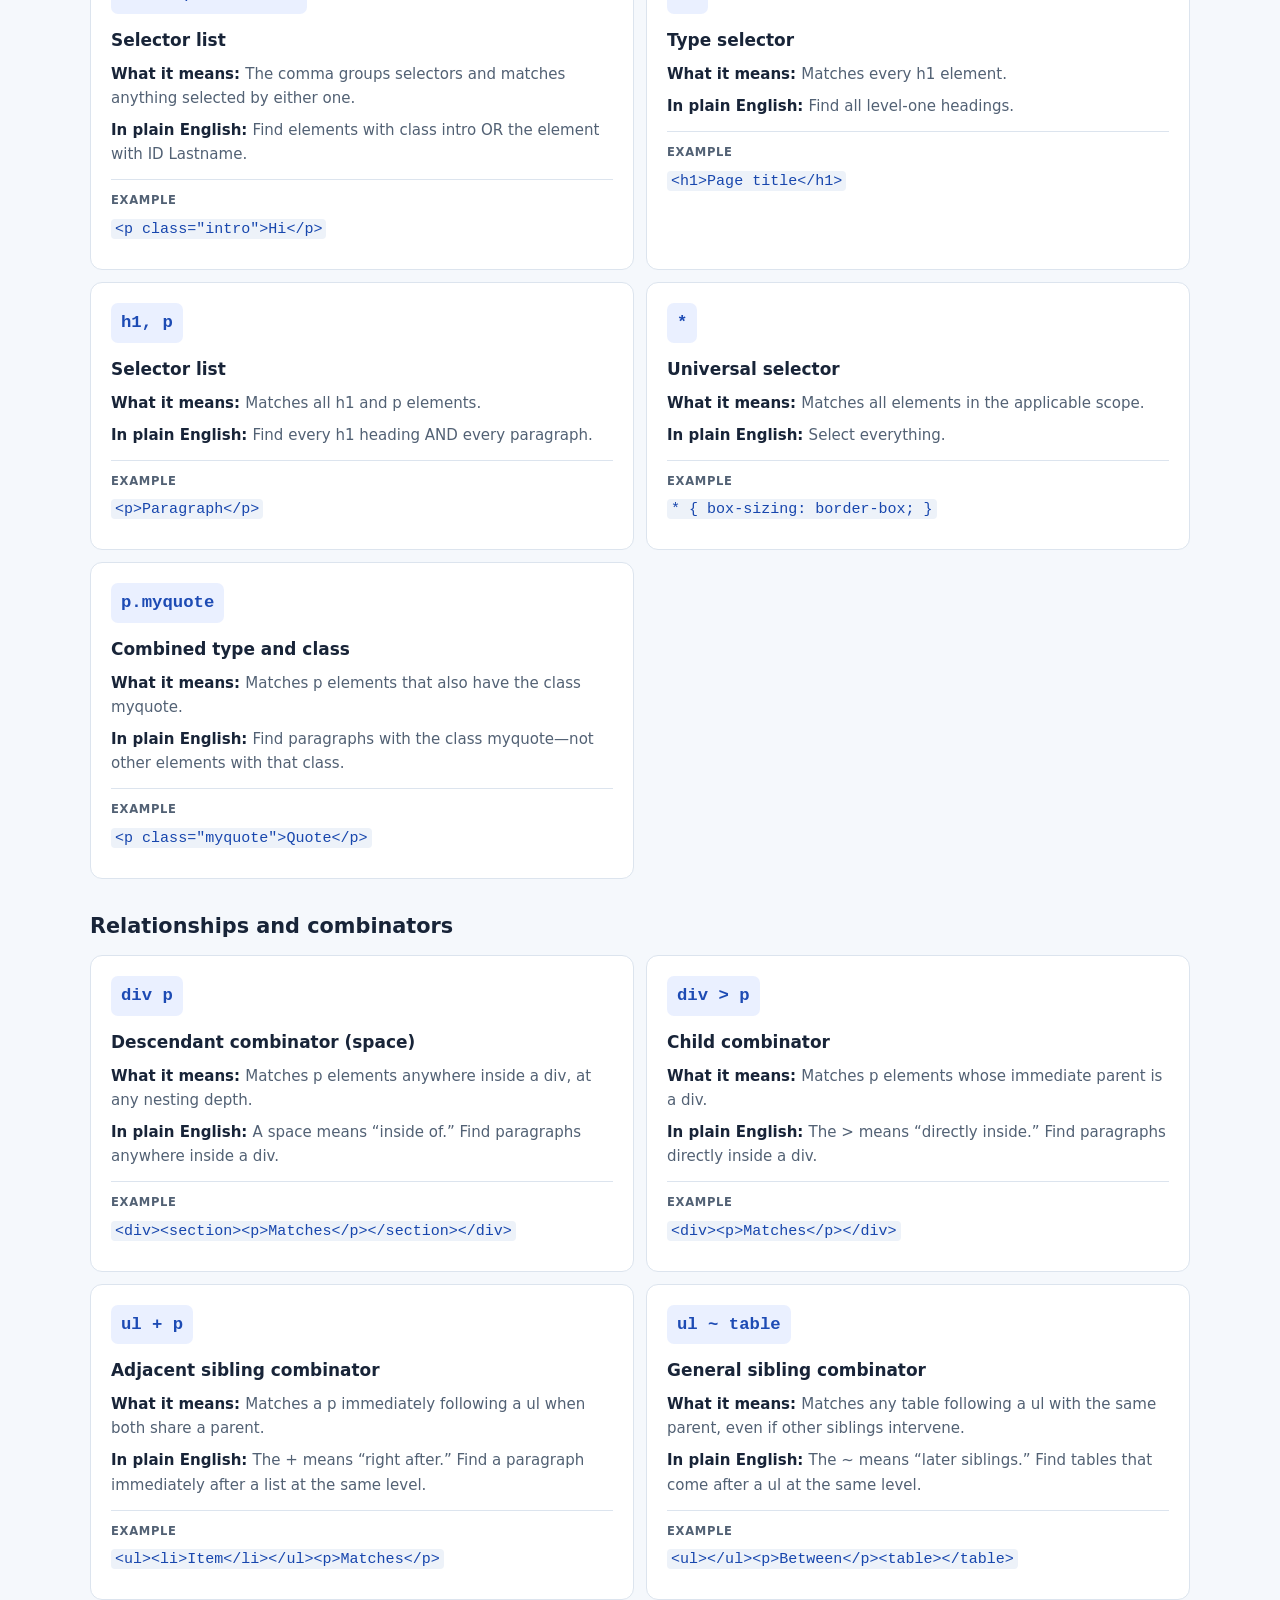
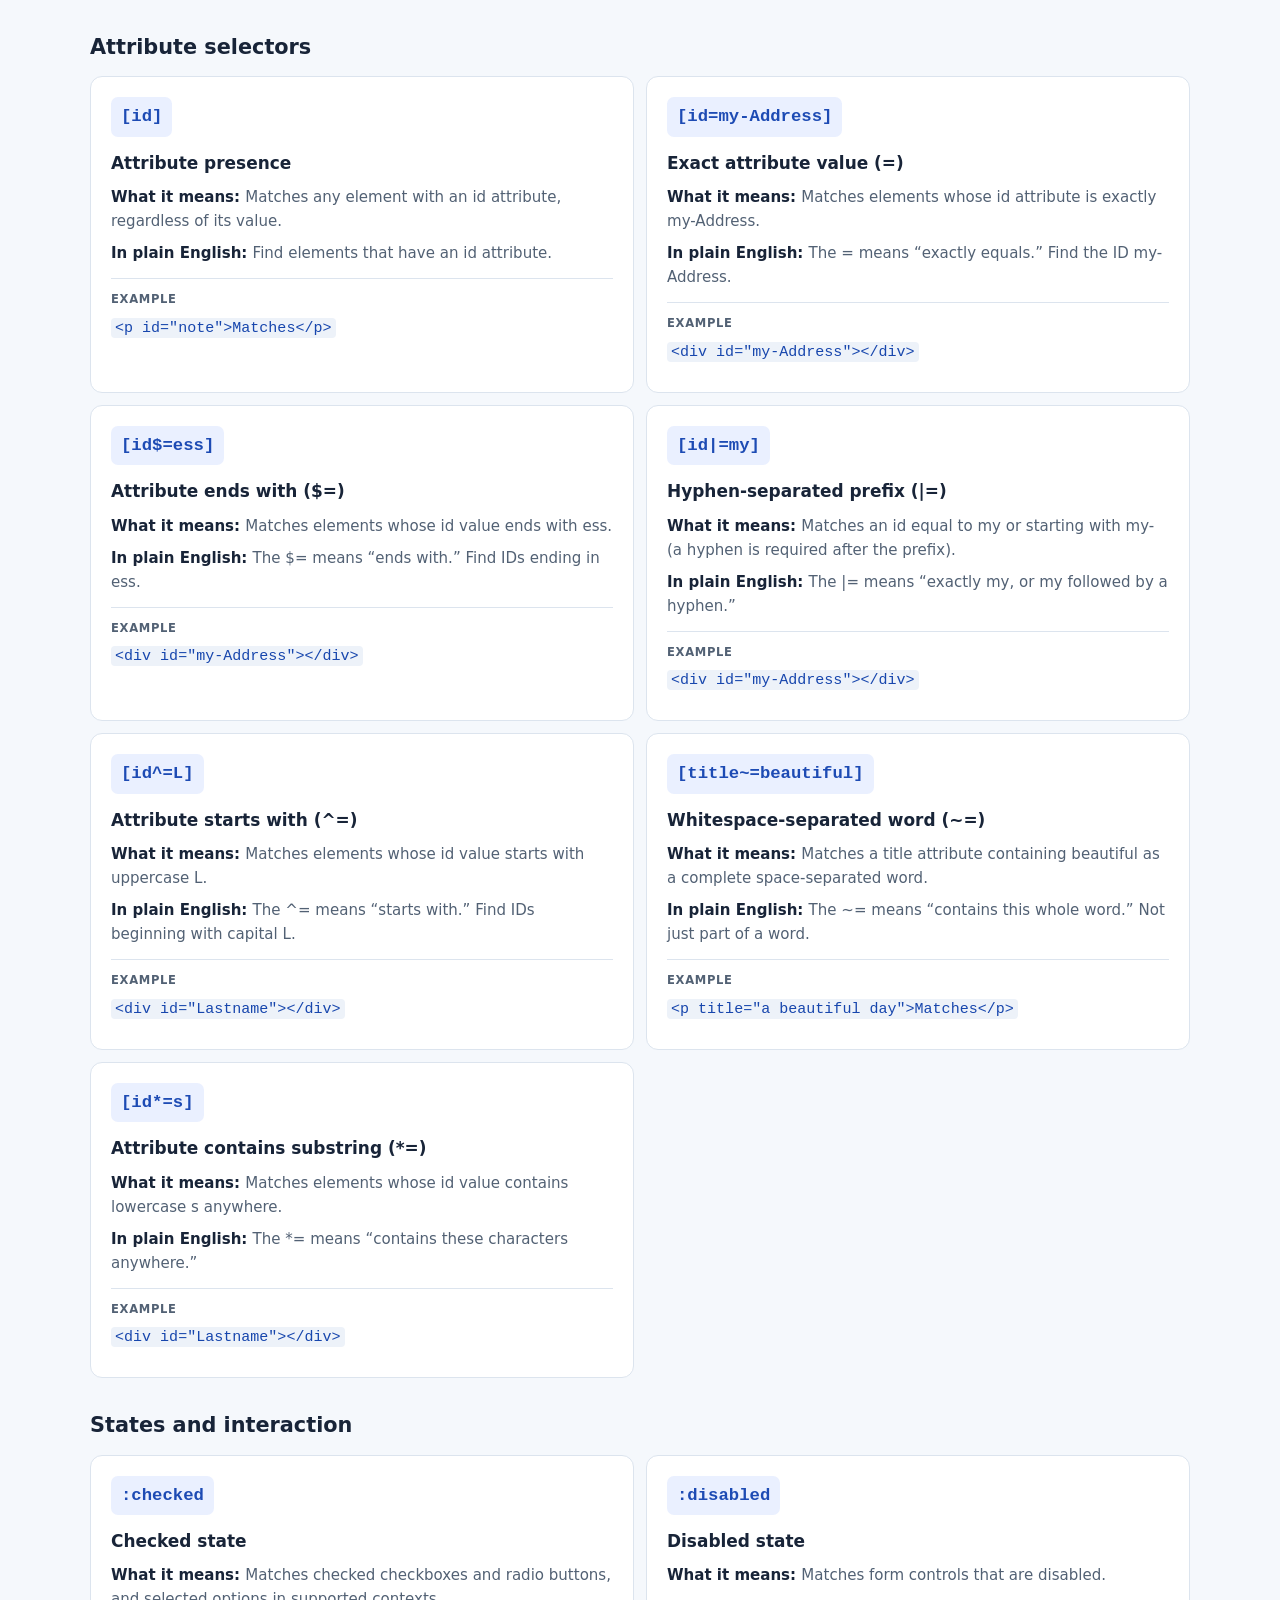
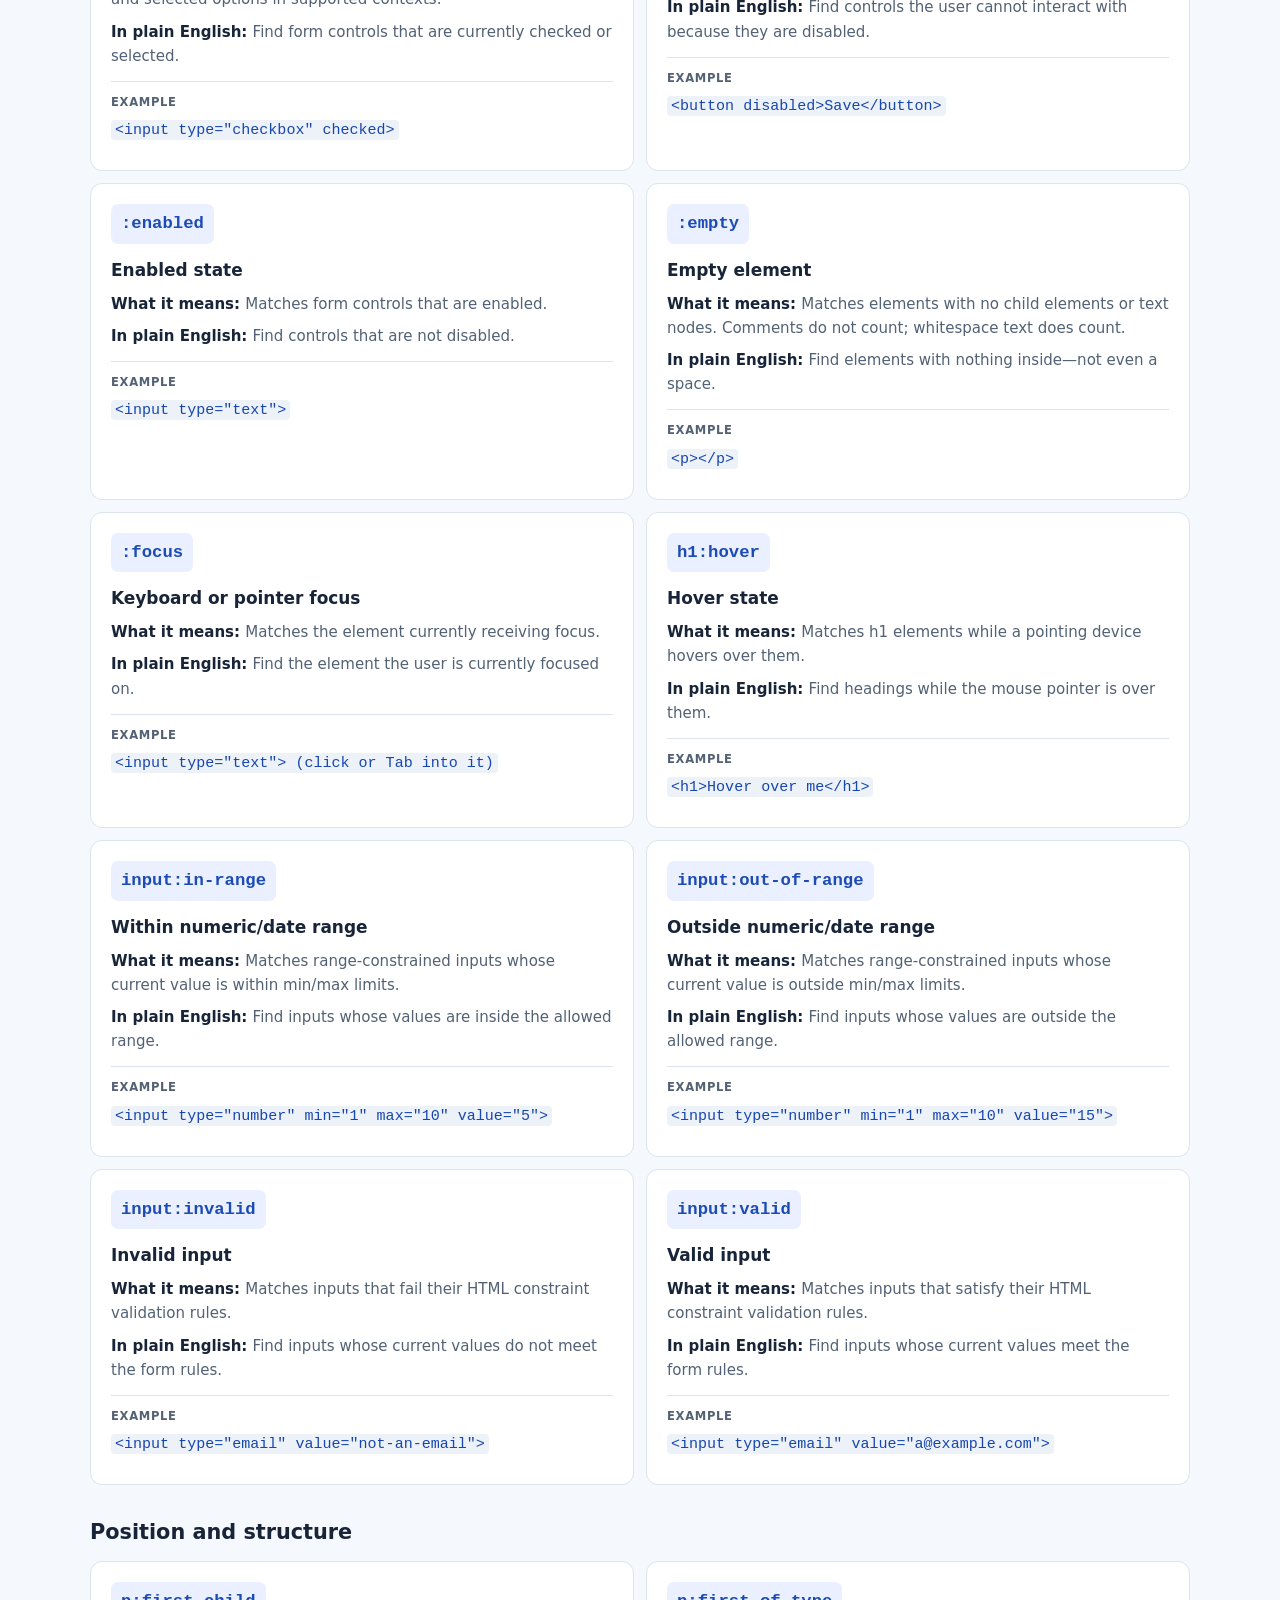
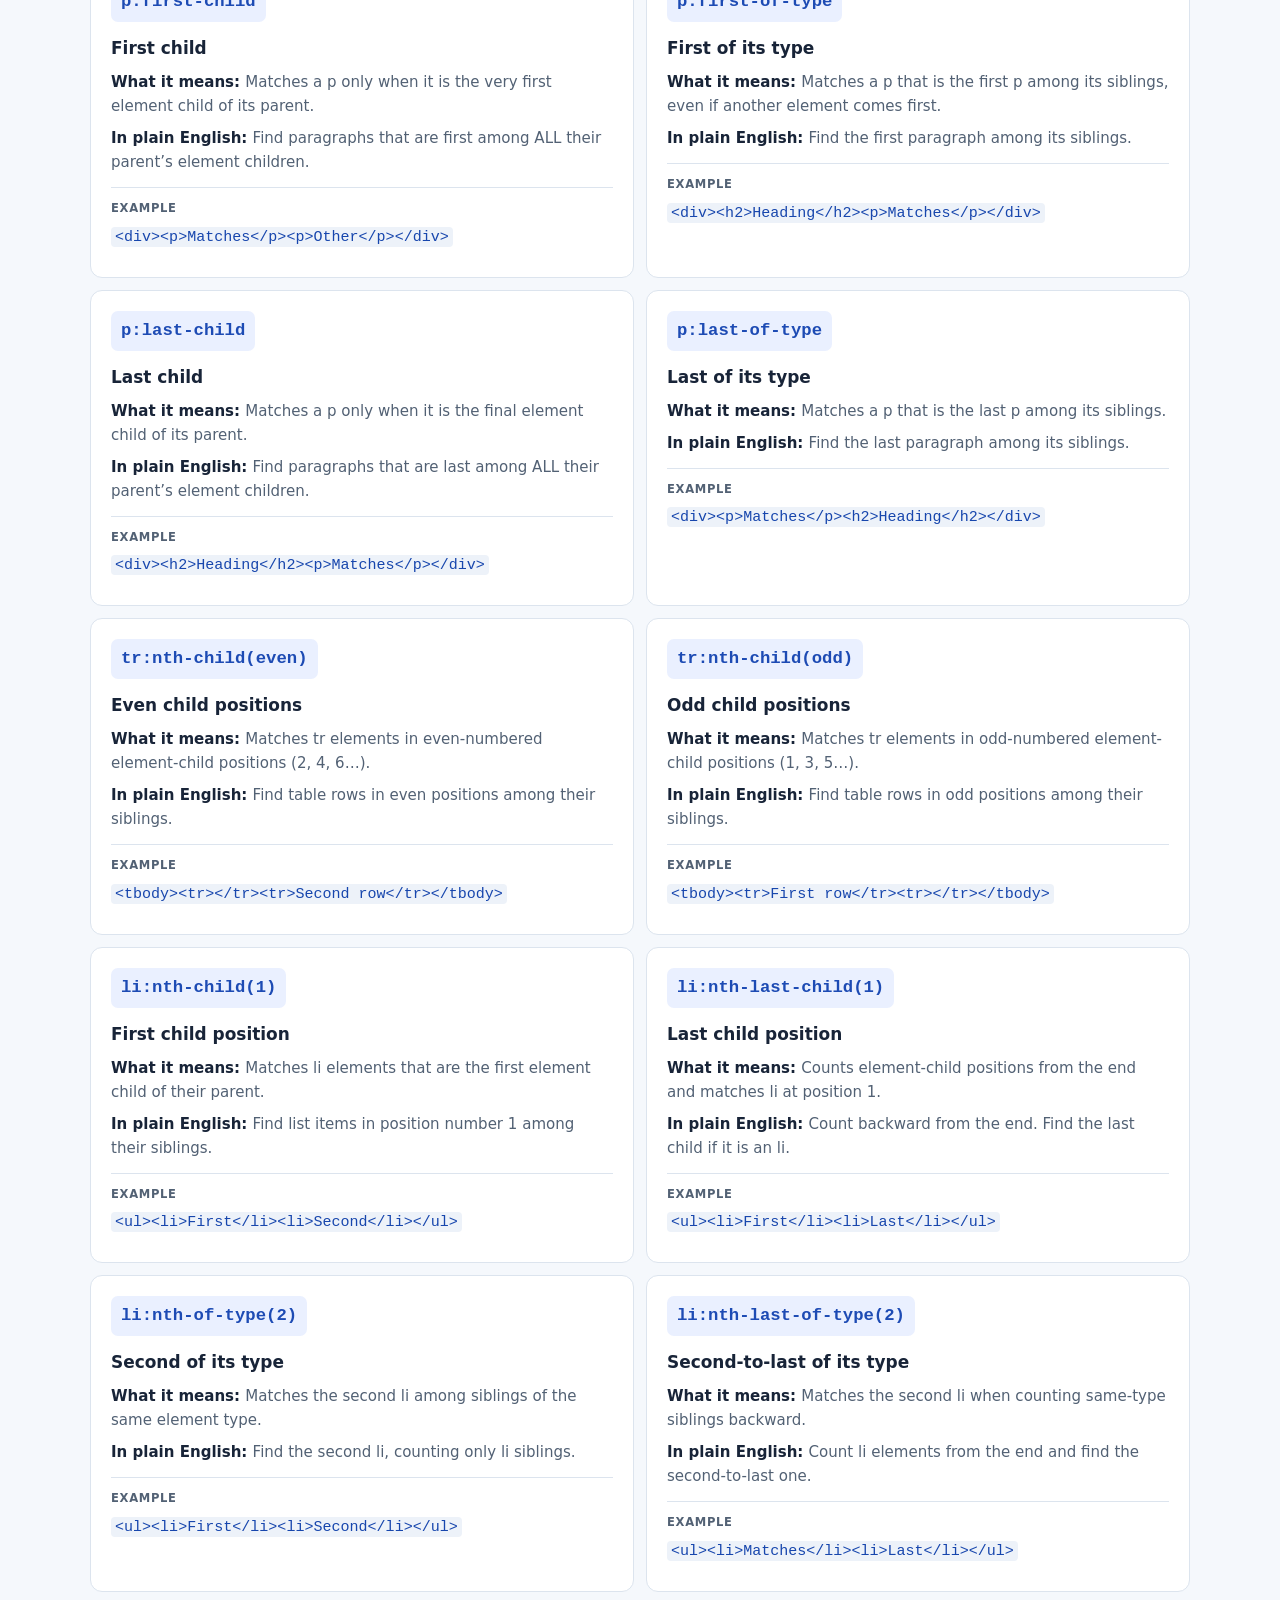
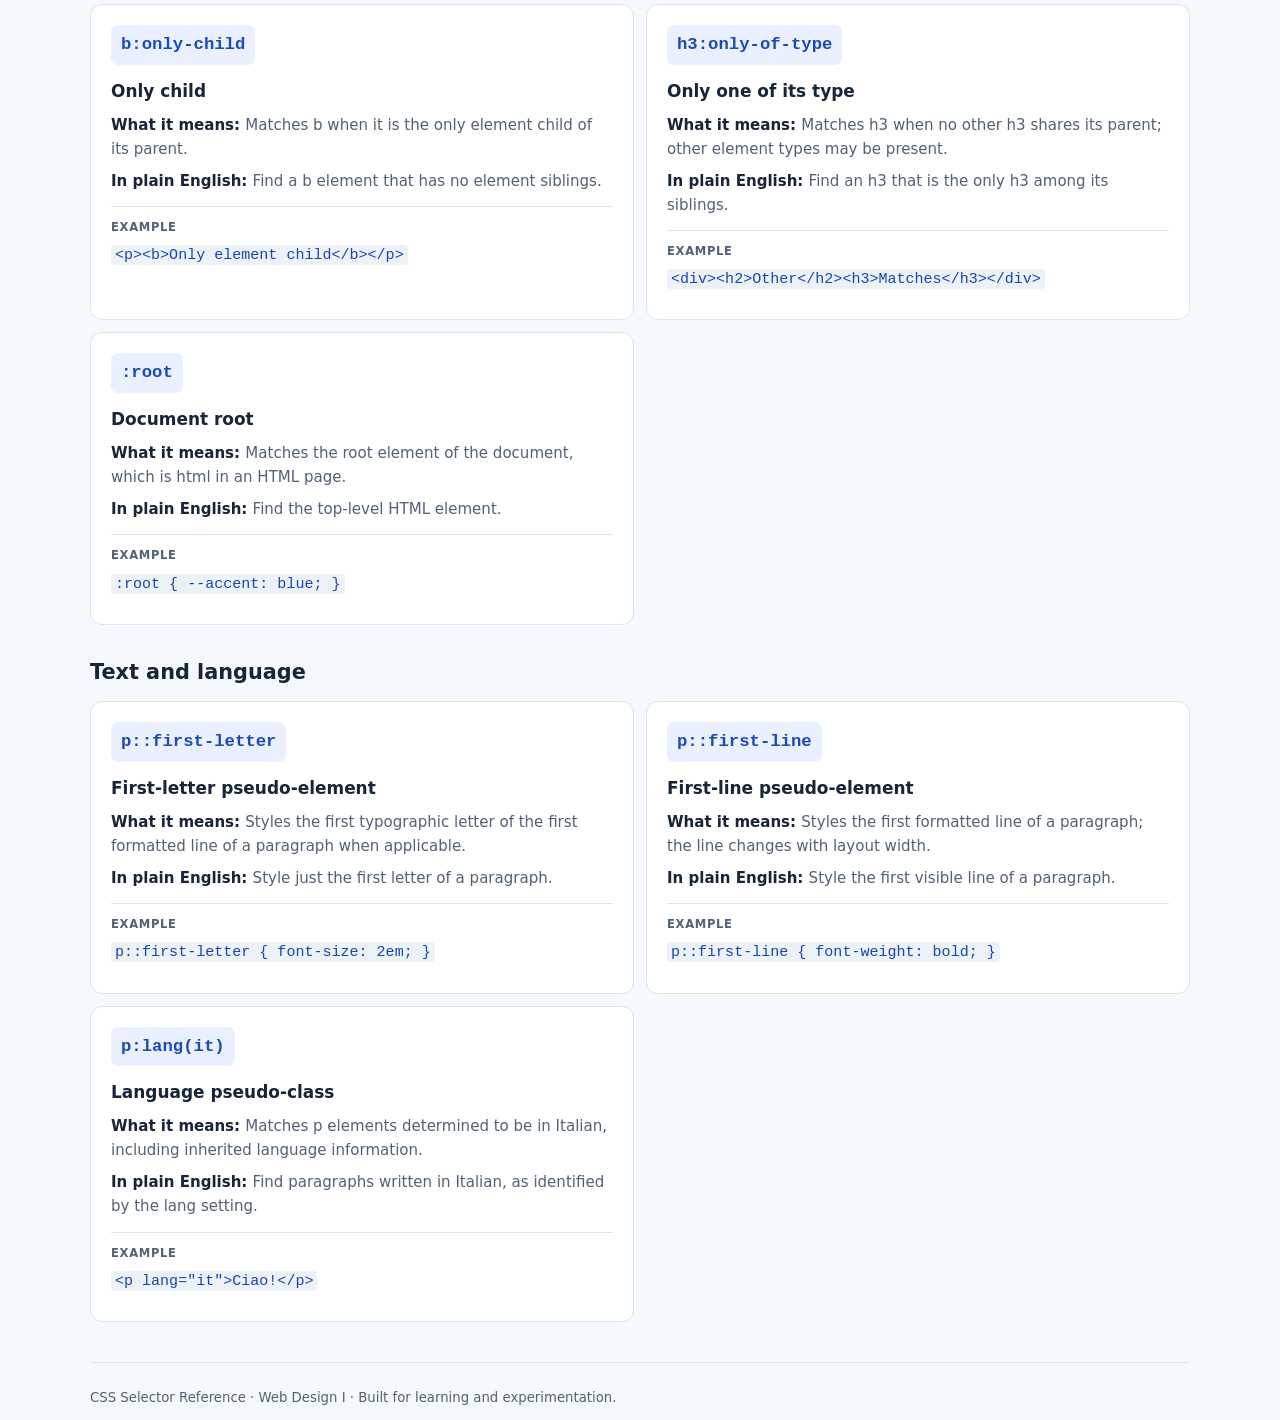
==== commit 5a5bf0c0: "updates" ====
--- a/index.html
+++ b/index.html
@@ -12,7 +12,12 @@
     <header class="site-header">
       <div class="container header-inner">
         <a class="brand" href="#top">{ CSS } <span>Selector Reference</span></a>
-        <nav class="site-nav" aria-label="Main navigation"><a href="index.html" aria-current="page">CSS Reference</a><a href="playground.html">Playground</a></nav>
+
+        <nav class="site-nav" aria-label="Main navigation">
+          <a href="index.html">CSS Reference</a>
+          <a href="playground.html">CSS Playground</a>
+          <a href="forms-playground.html" aria-current="page">Forms Playground</a>
+        </nav>
       </div>
     </header>
     <main id="top" class="container">
--- a/css/styles.css
+++ b/css/styles.css
@@ -53,9 +53,10 @@
   letter-spacing: 0.12em;
   color: var(--accent);
 }
+/*
 .hero {
   padding: 54px 0 35px;
-}
+}*/
 .hero h1 {
   font-size: clamp(2.1rem, 5vw, 3.4rem);
   line-height: 1.14;
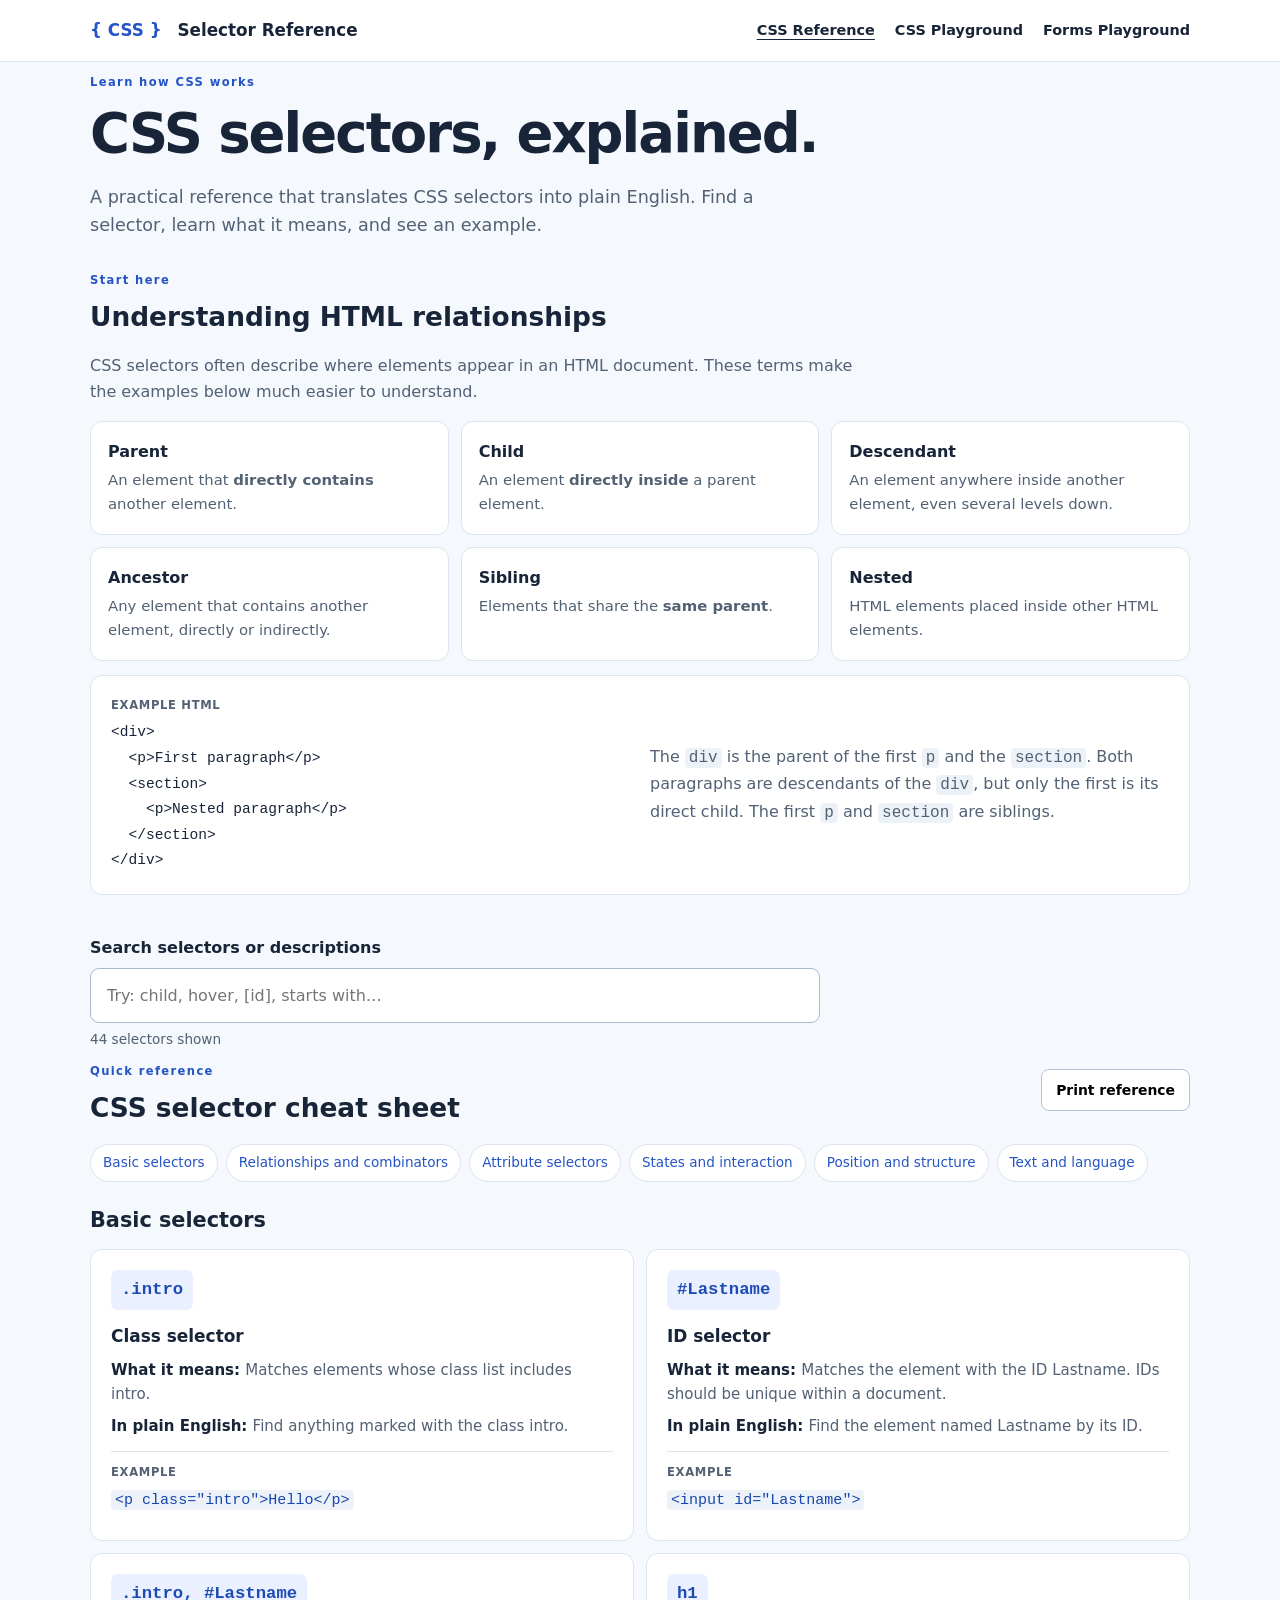
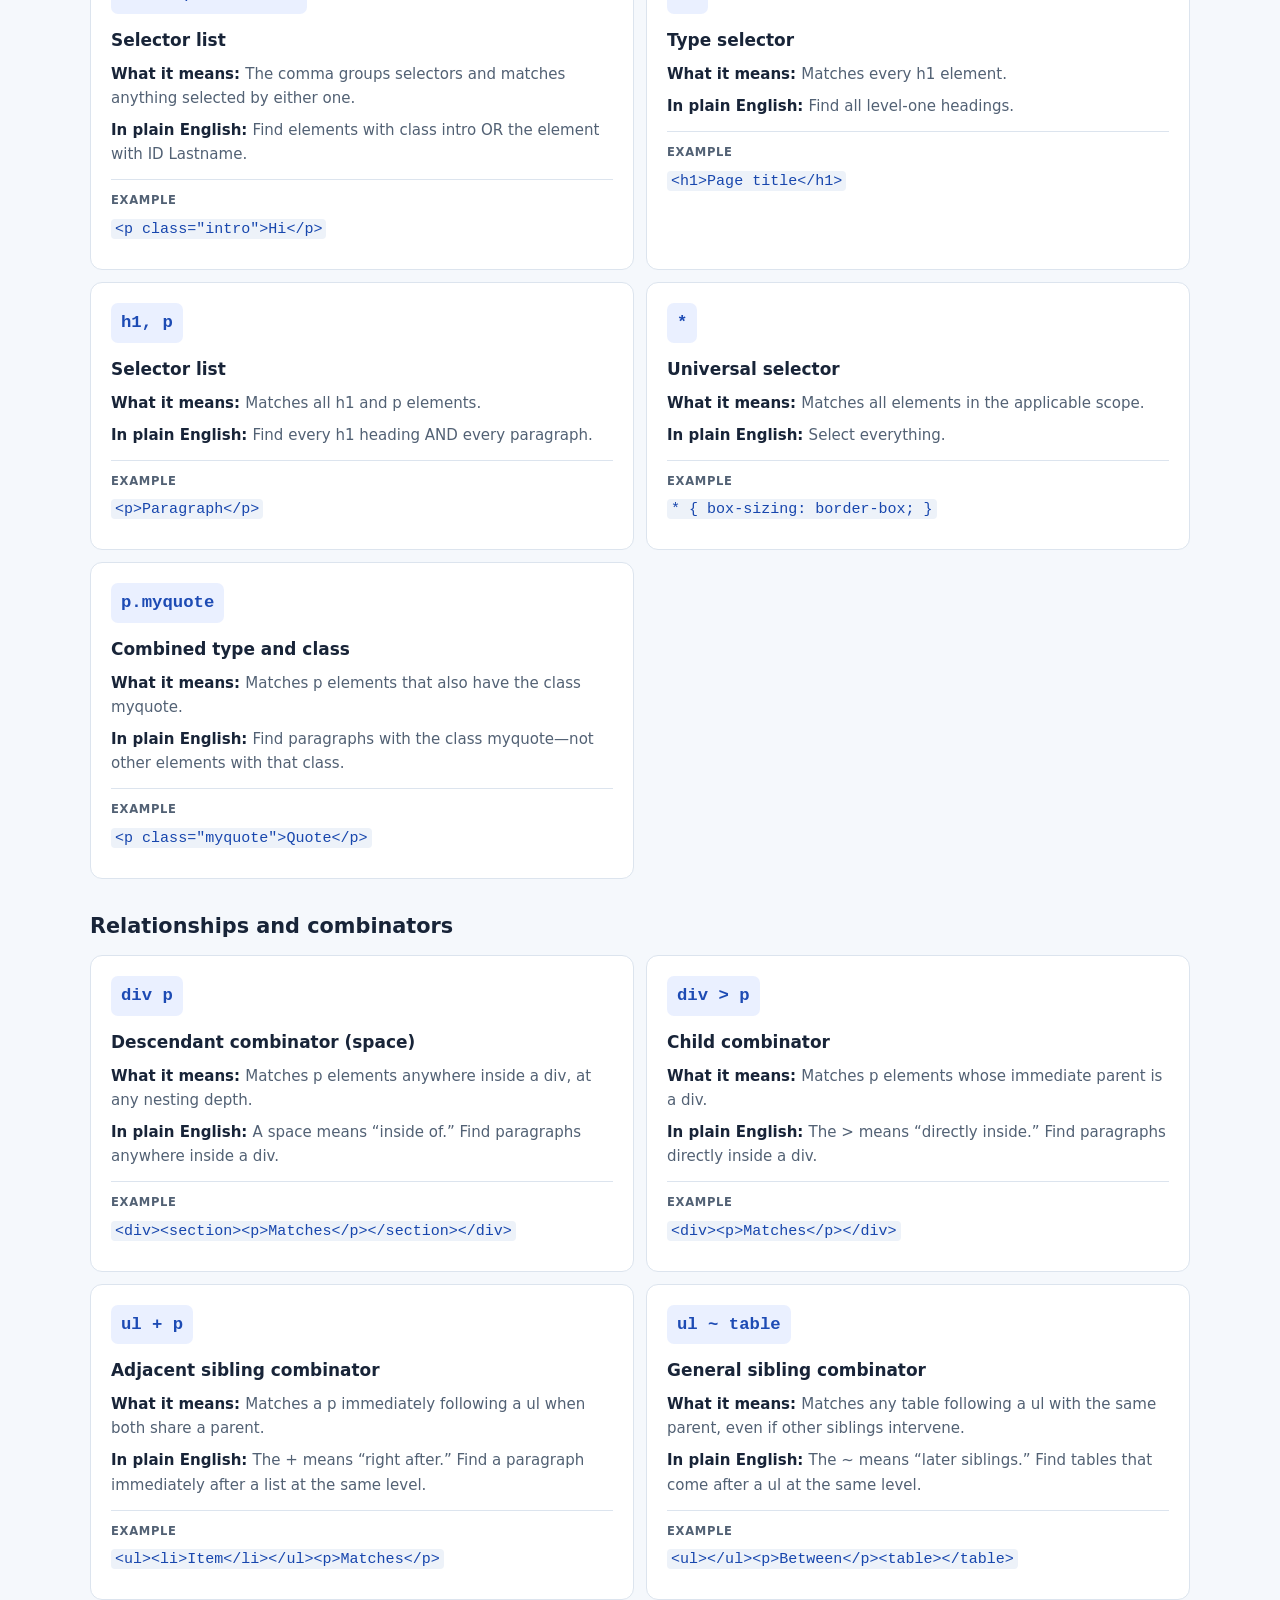
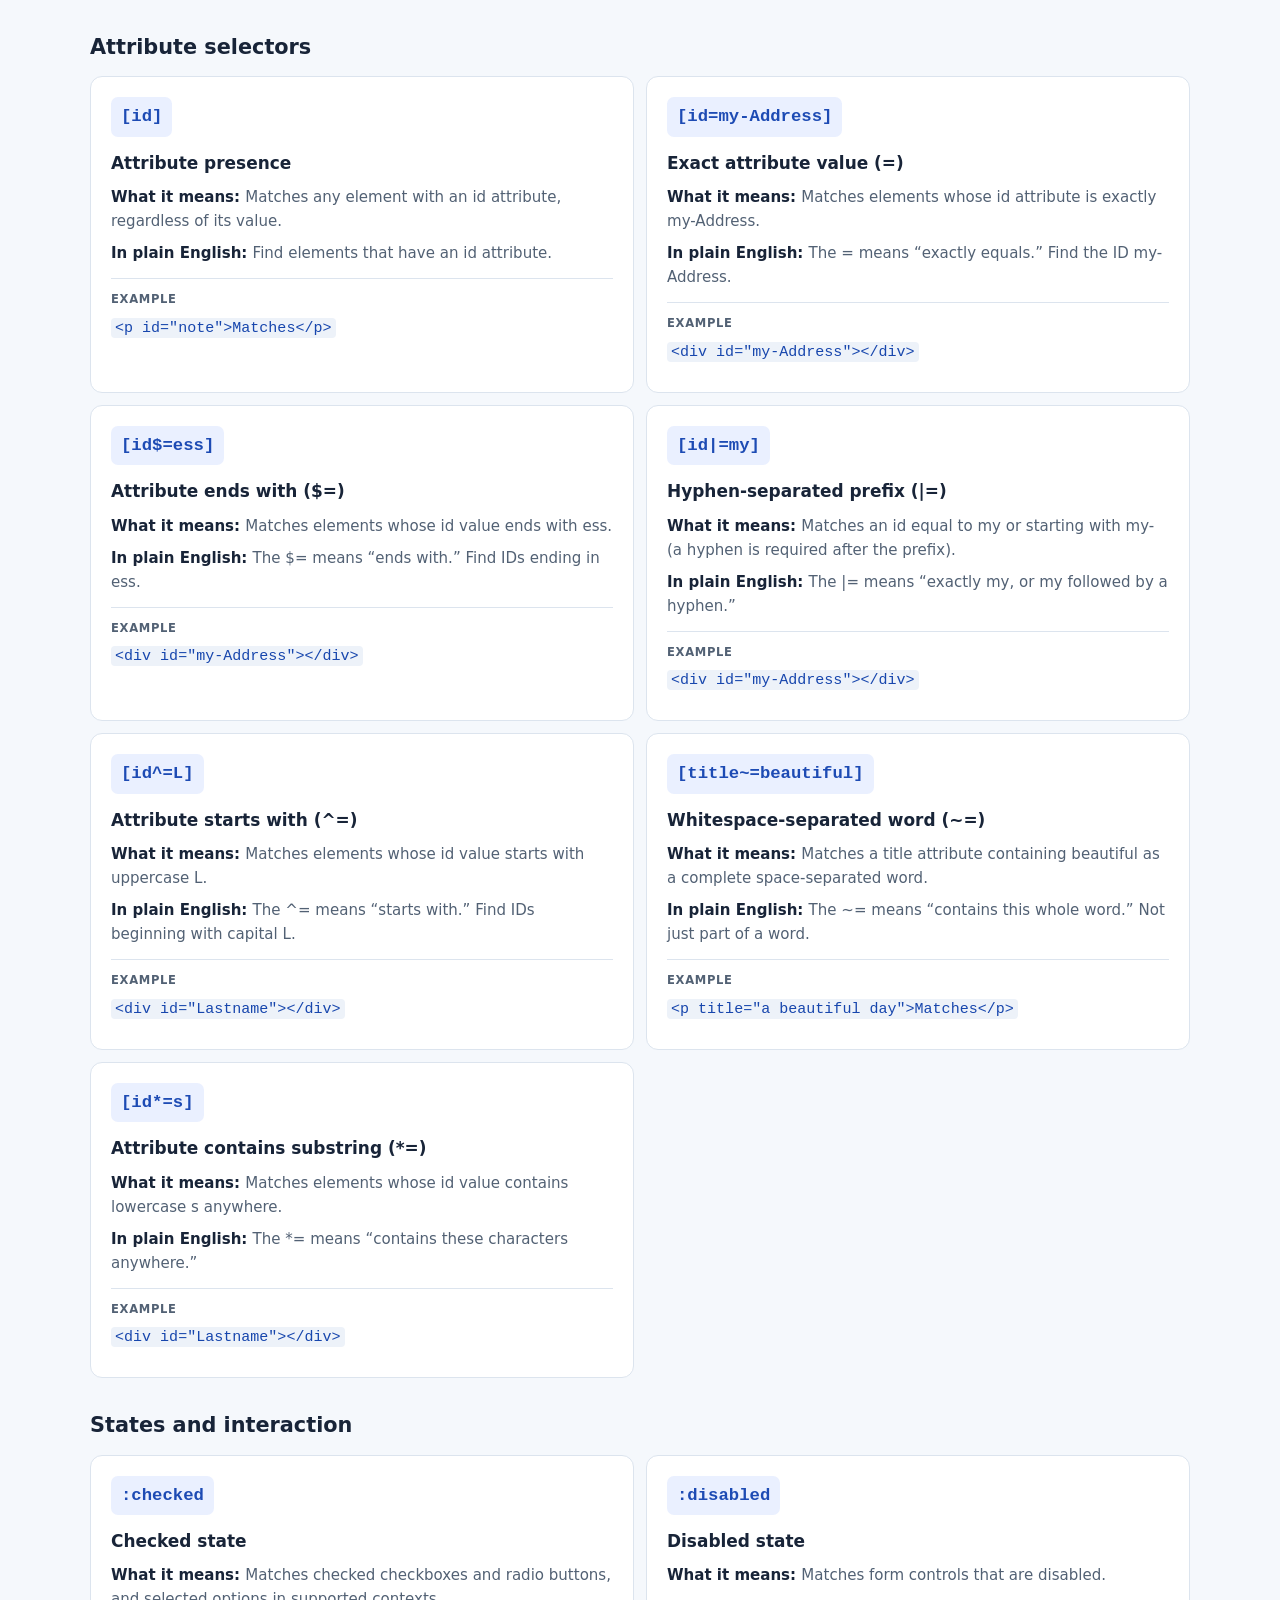
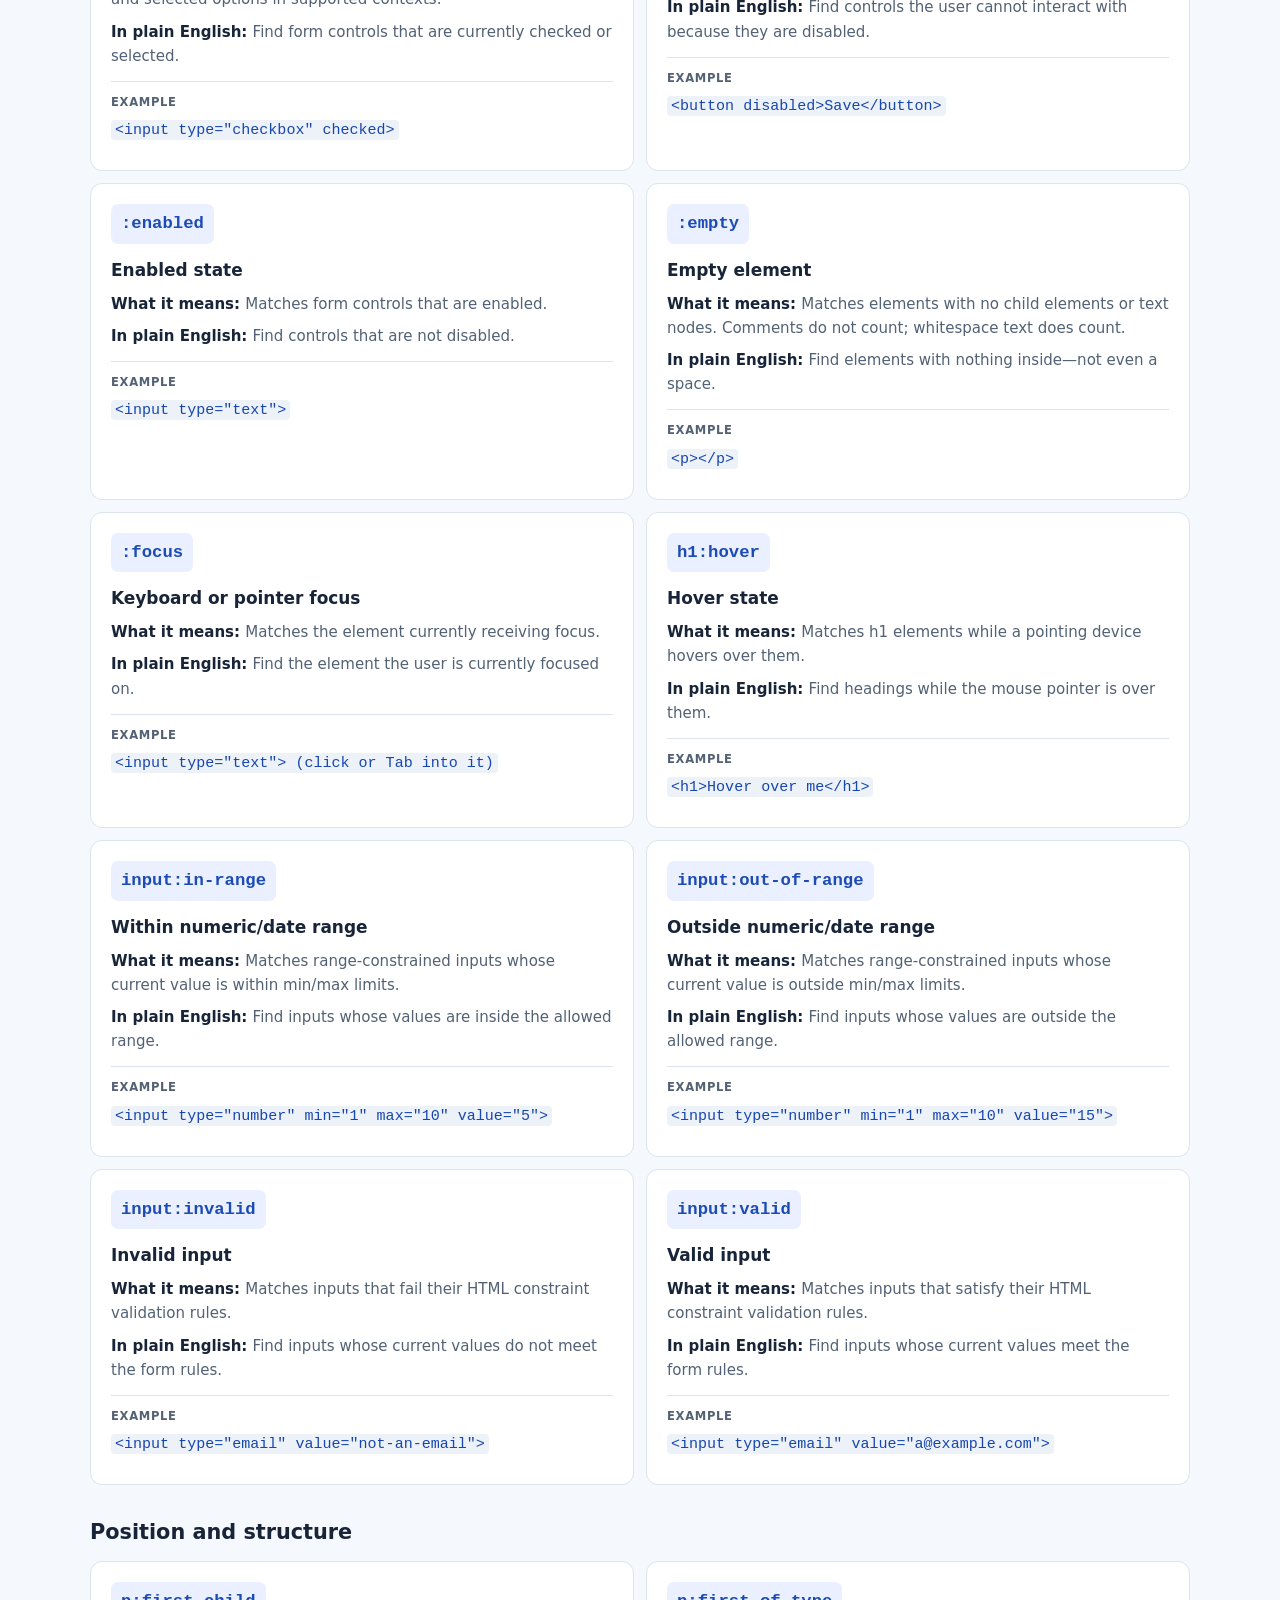
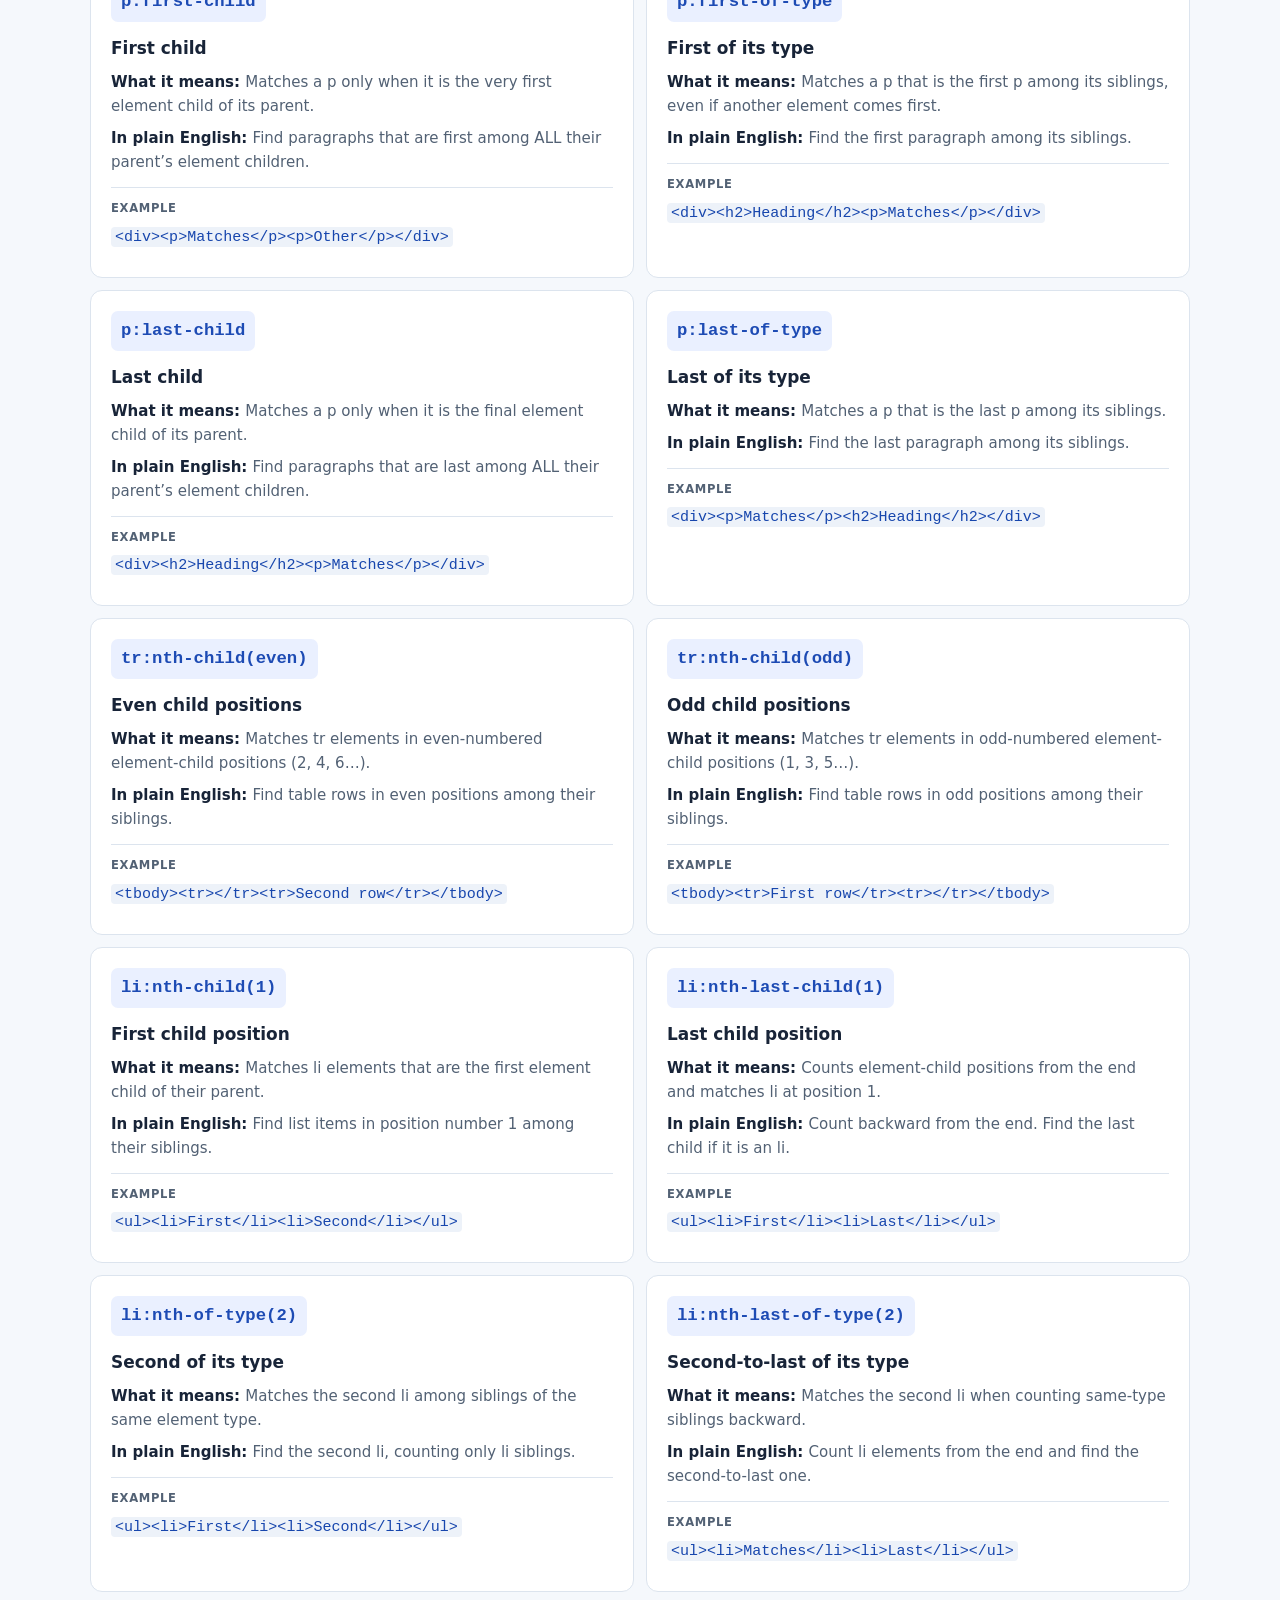
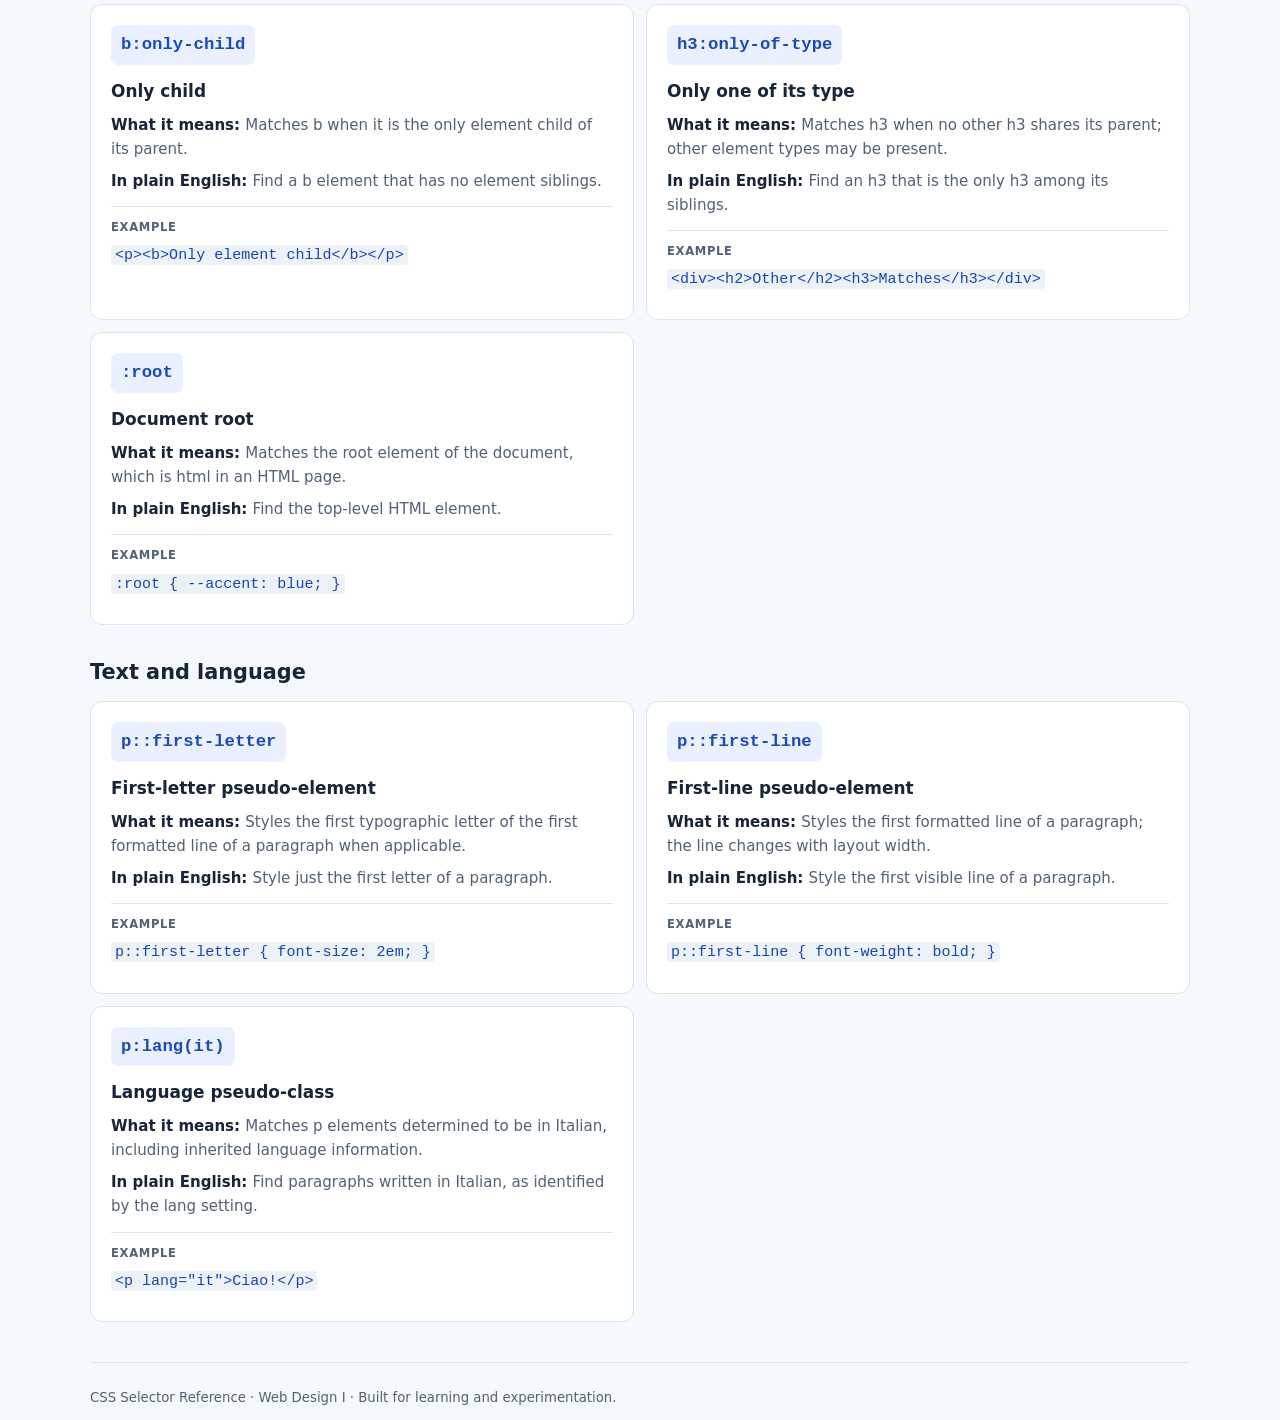
==== commit 61754114: "updates" ====
--- a/index.html
+++ b/index.html
@@ -14,9 +14,9 @@
         <a class="brand" href="#top">{ CSS } <span>Selector Reference</span></a>
 
         <nav class="site-nav" aria-label="Main navigation">
-          <a href="index.html">CSS Reference</a>
+          <a href="index.html" aria-current="page">CSS Reference</a>
           <a href="playground.html">CSS Playground</a>
-          <a href="forms-playground.html" aria-current="page">Forms Playground</a>
+          <a href="forms-playground.html">Forms Playground</a>
         </nav>
       </div>
     </header>
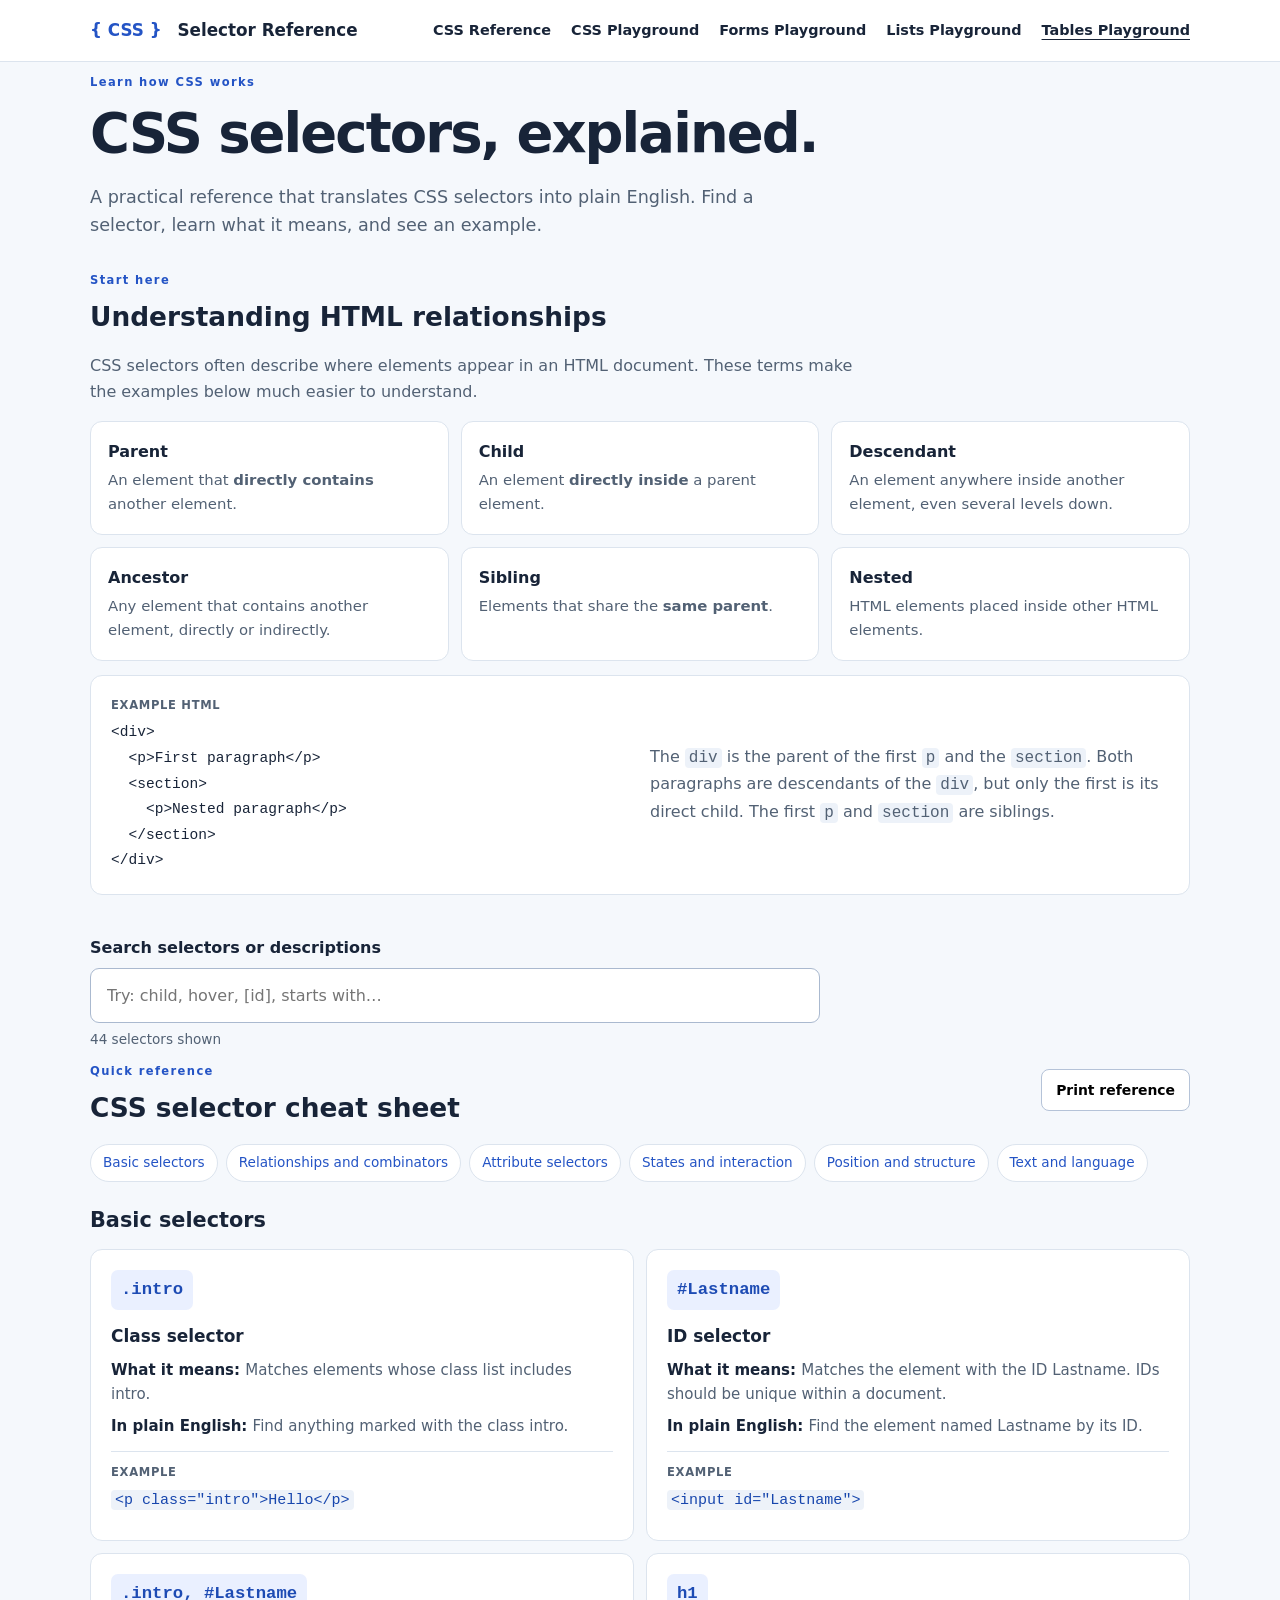
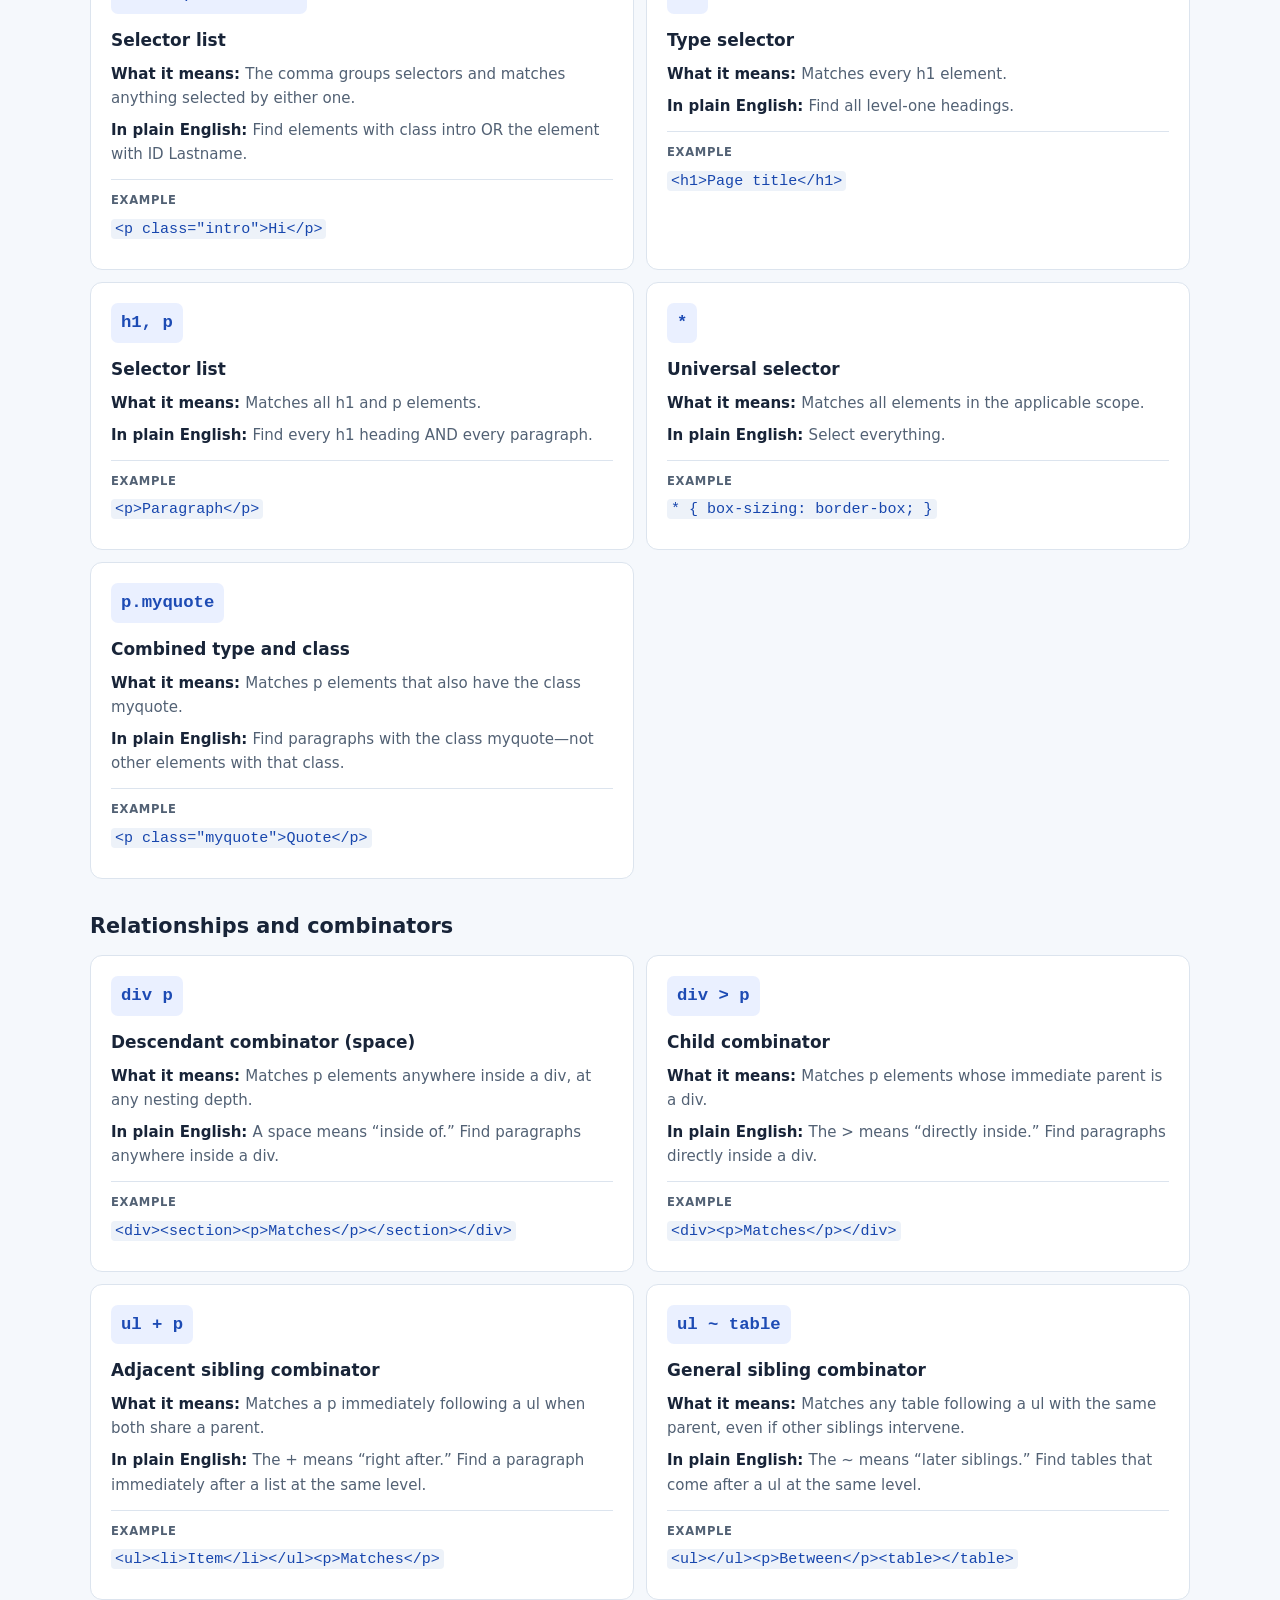
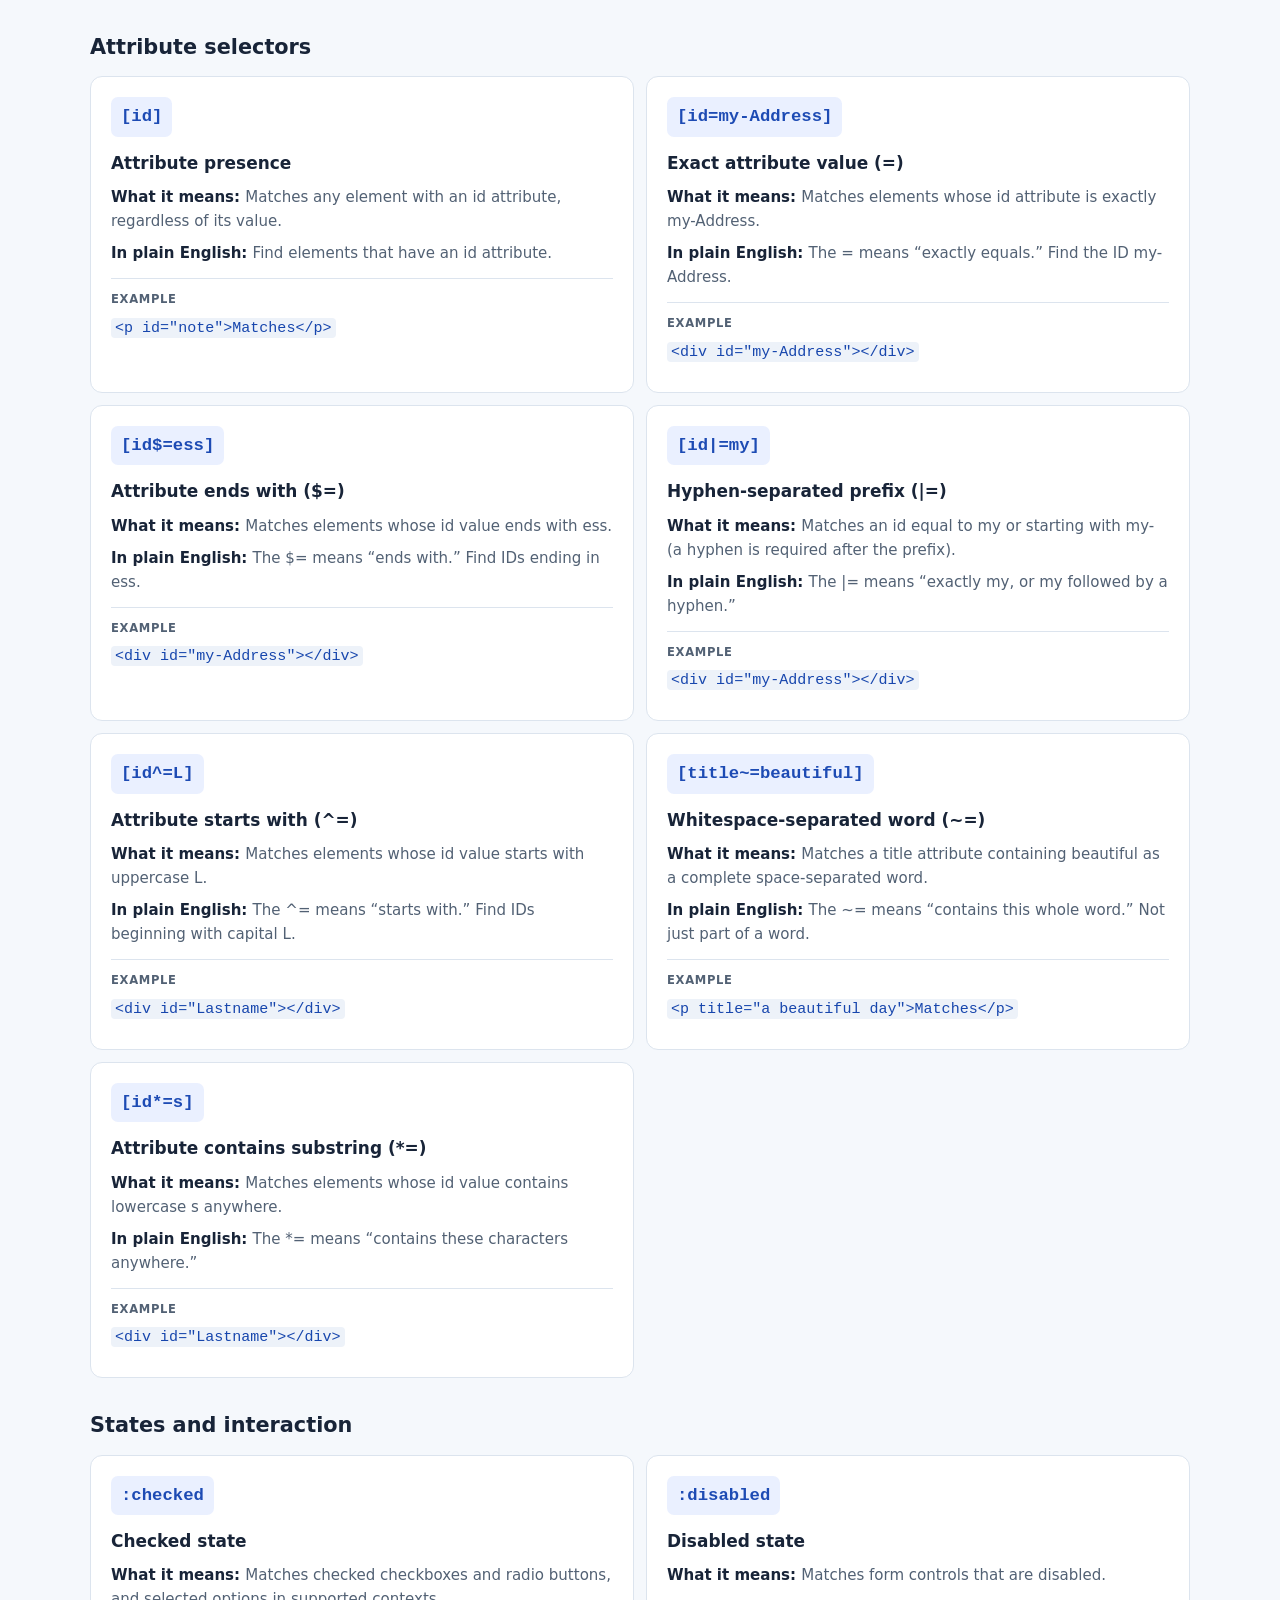
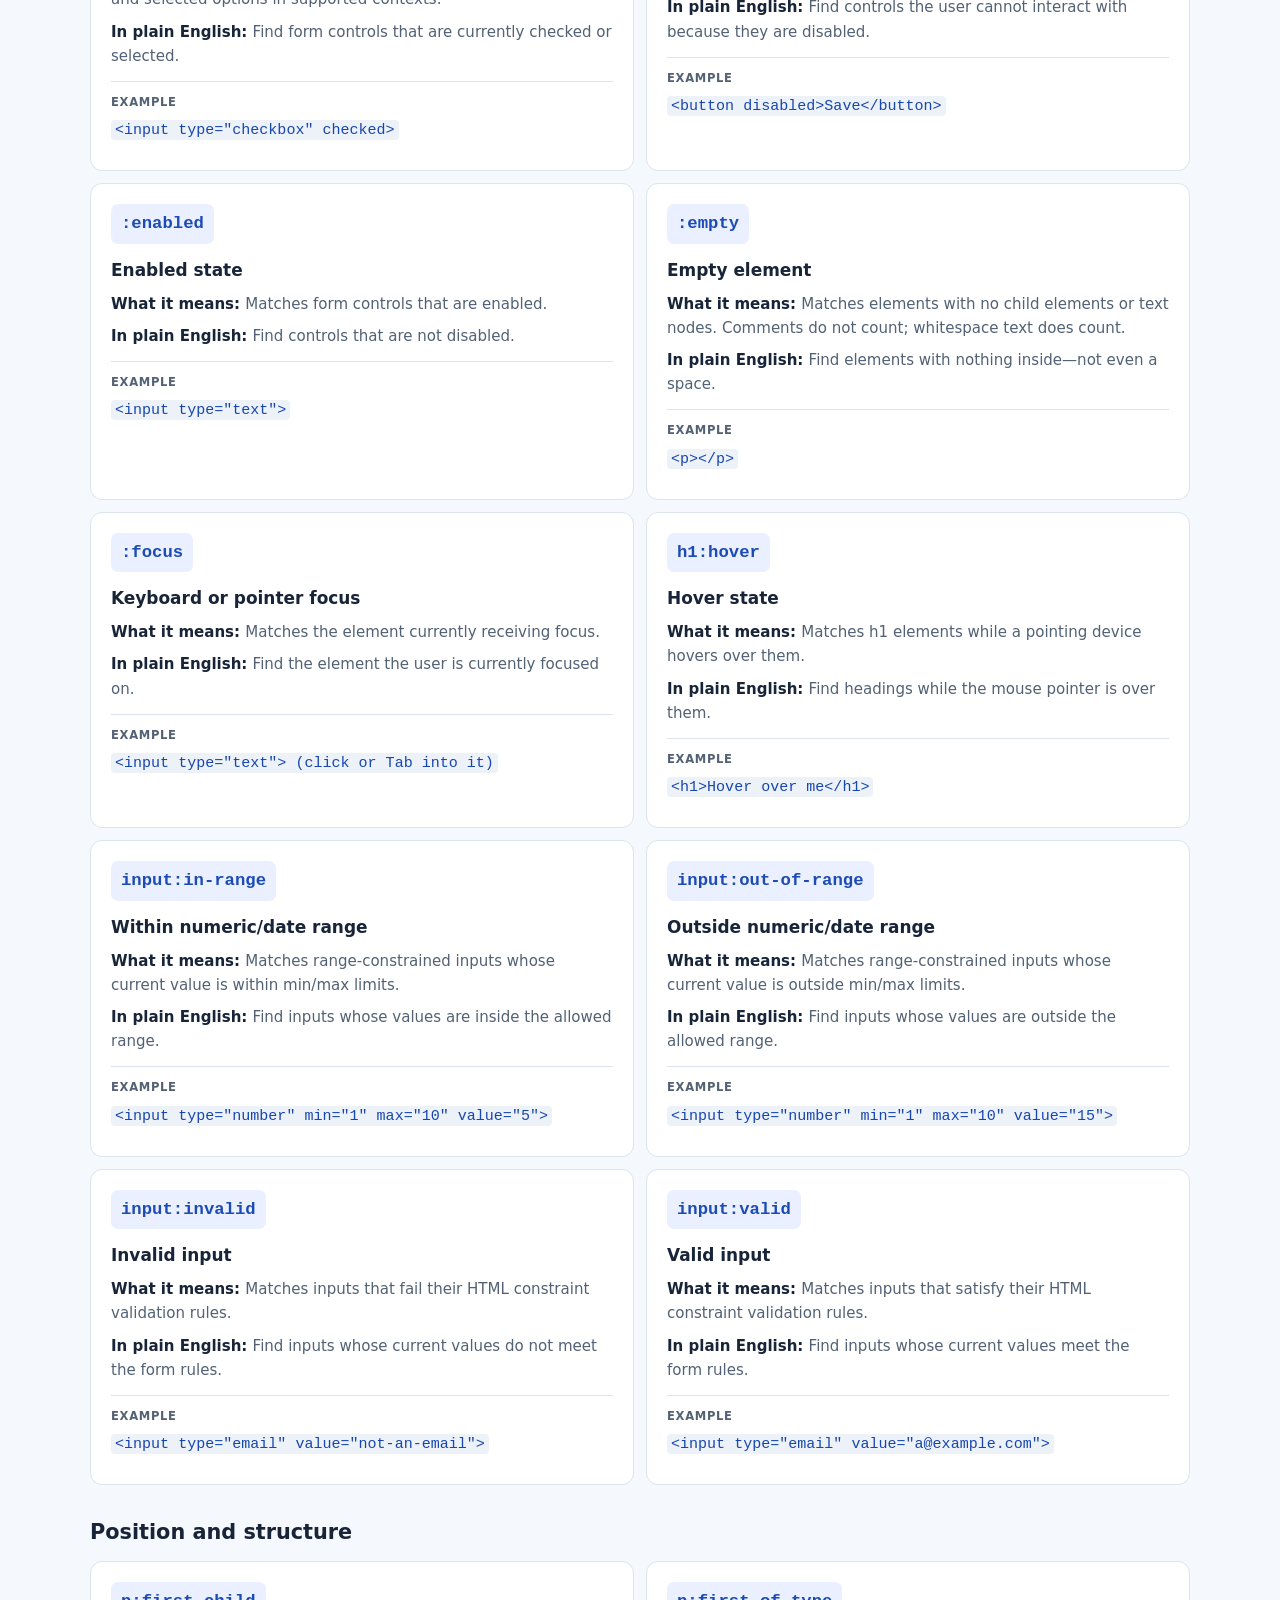
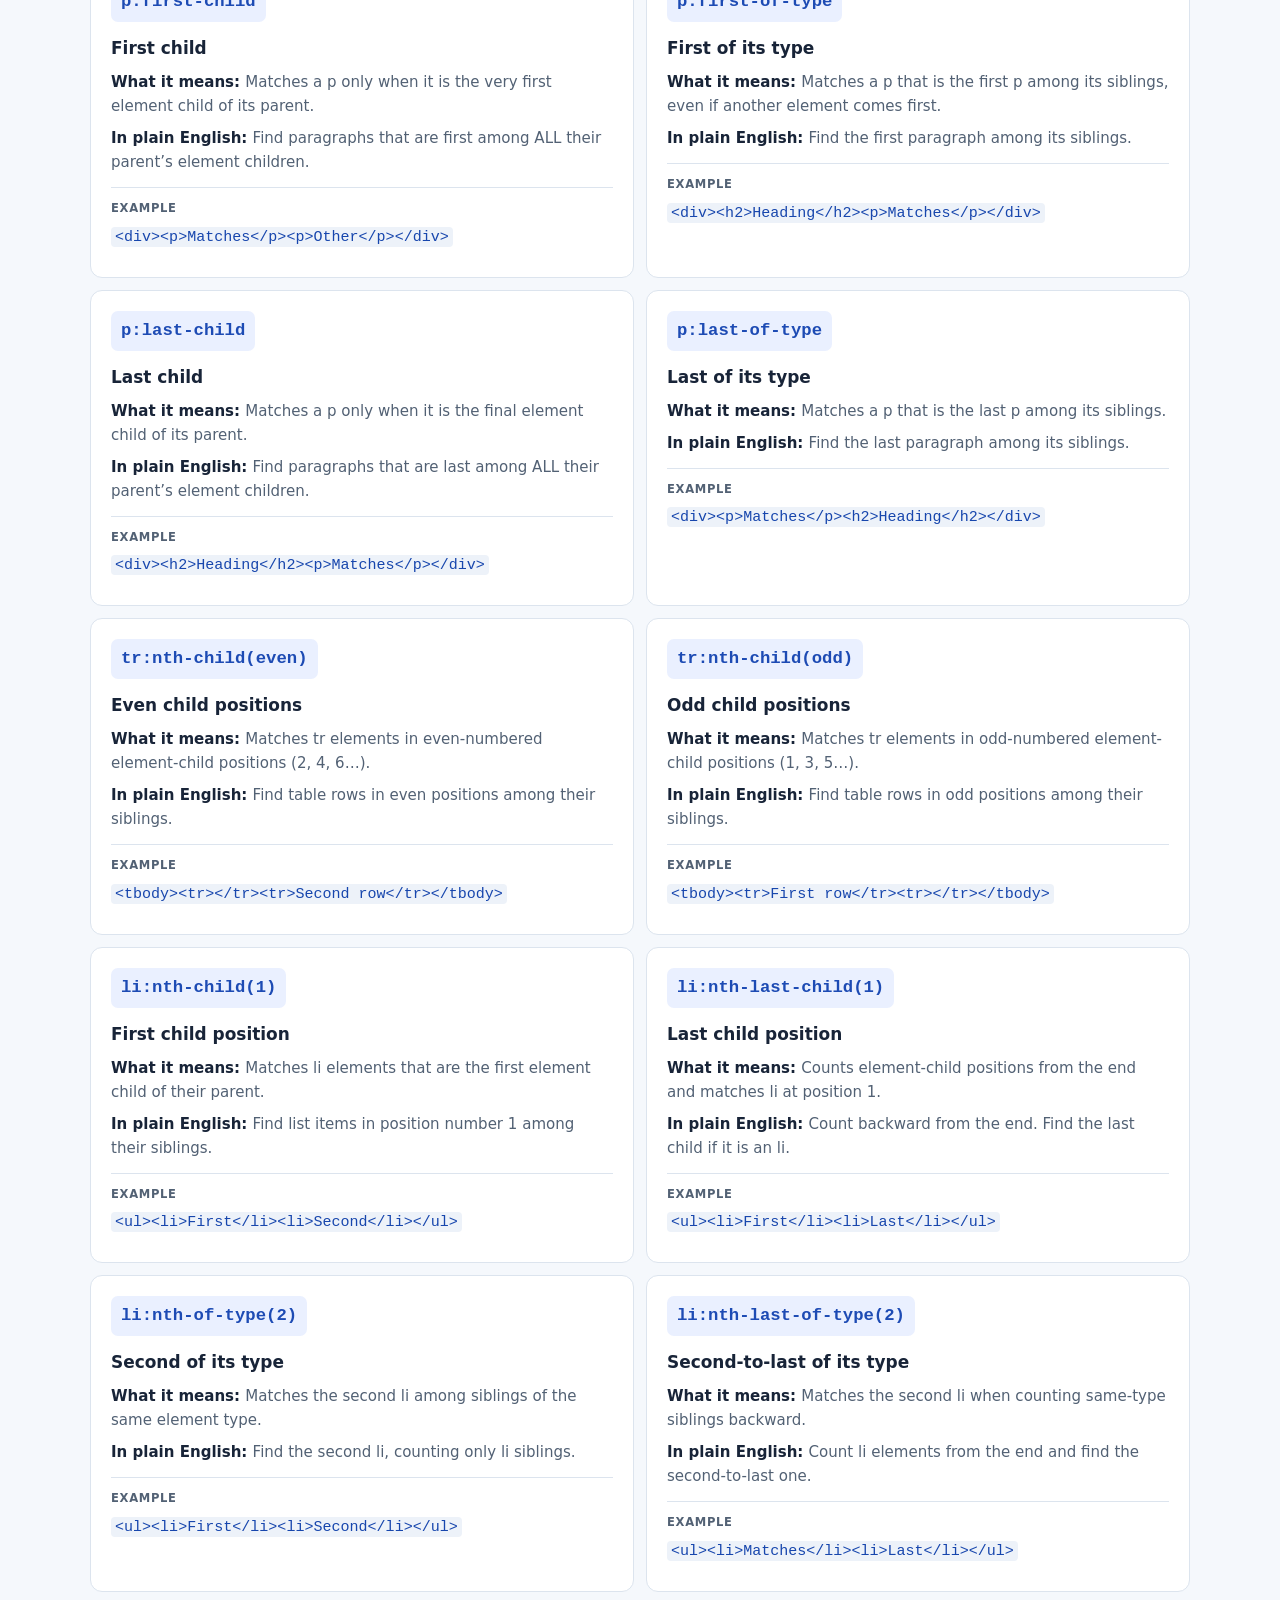
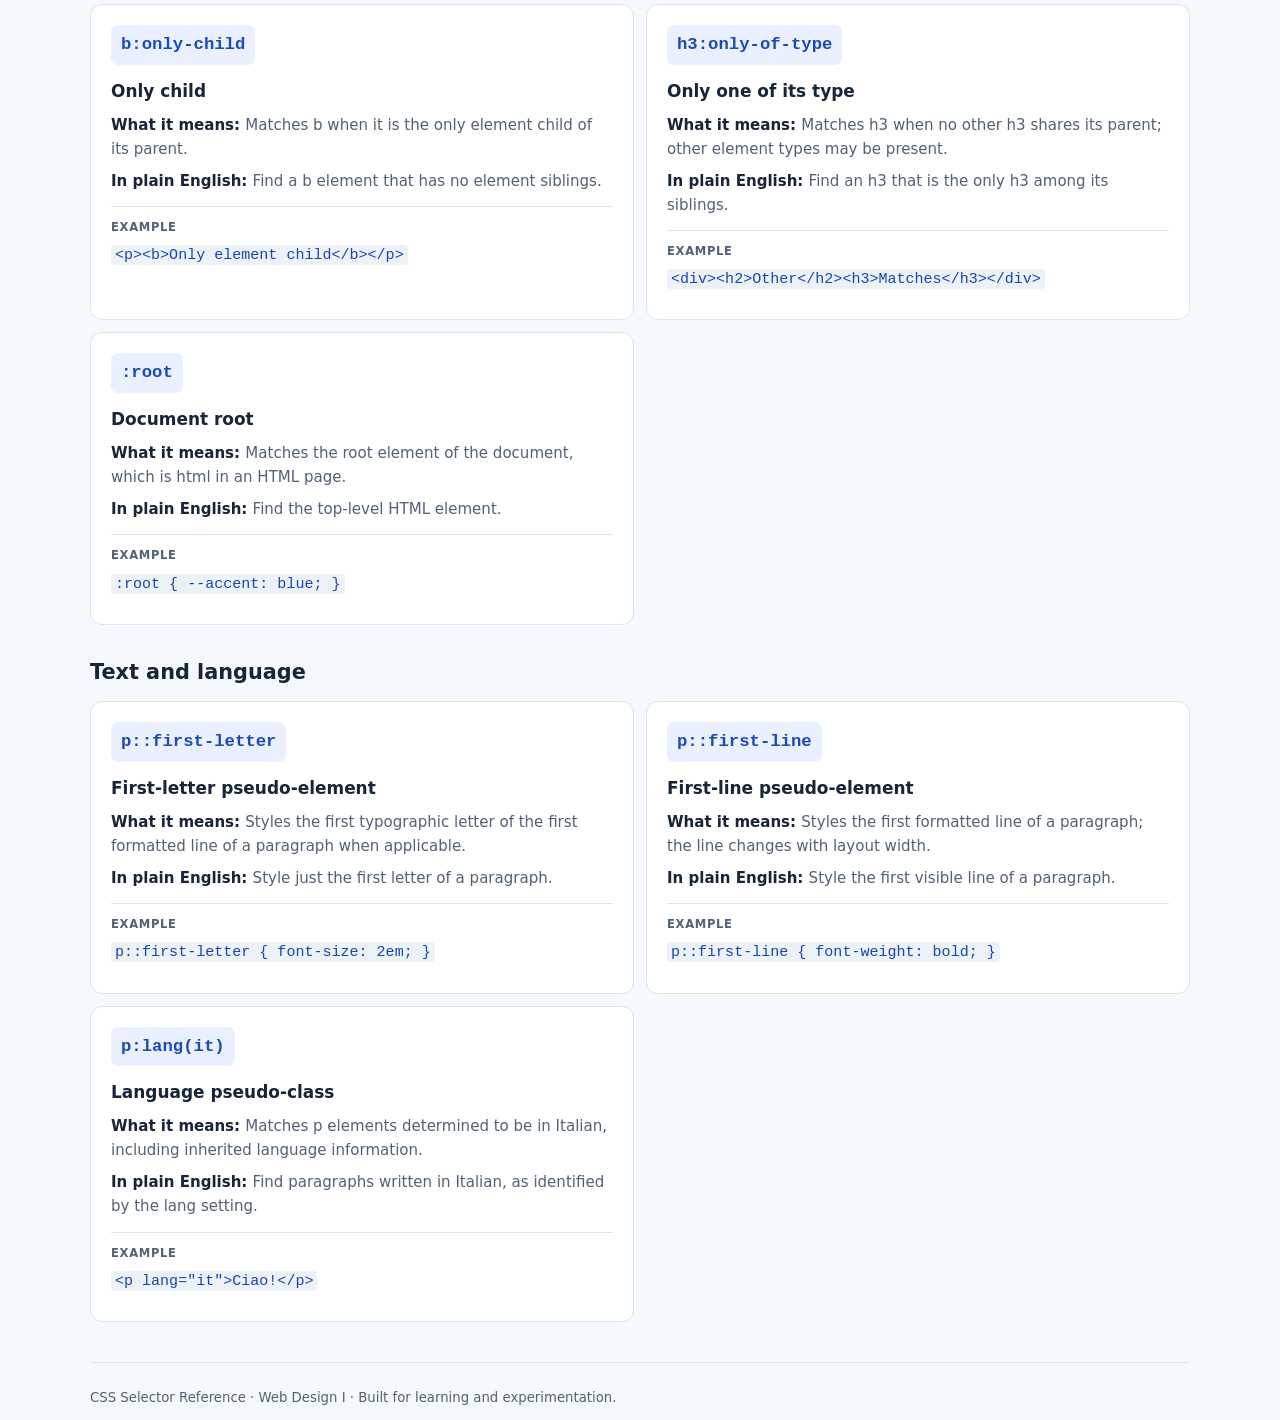
==== commit 74621416: "updates" ====
--- a/index.html
+++ b/index.html
@@ -11,12 +11,13 @@
   <body>
     <header class="site-header">
       <div class="container header-inner">
-        <a class="brand" href="#top">{ CSS } <span>Selector Reference</span></a>
-
+        <a class="brand" href="index.html">{ CSS } <span>Selector Reference</span></a>
         <nav class="site-nav" aria-label="Main navigation">
-          <a href="index.html" aria-current="page">CSS Reference</a>
+          <a href="index.html">CSS Reference</a>
           <a href="playground.html">CSS Playground</a>
           <a href="forms-playground.html">Forms Playground</a>
+          <a href="lists-playground.html">Lists Playground</a>
+          <a href="tables-playground.html" aria-current="page">Tables Playground</a>
         </nav>
       </div>
     </header>
--- a/css/styles.css
+++ b/css/styles.css
@@ -1,534 +1,534 @@
-:root {
-  color-scheme: light;
-  --ink: #182438;
-  --muted: #526174;
-  --line: #dce4ee;
-  --paper: #f5f8fc;
-  --white: #fff;
-  --accent: #2454c5;
-  --soft: #eaf0ff;
-  --radius: 12px;
-}
-* {
-  box-sizing: border-box;
-}
-html {
-  scroll-behavior: smooth;
-}
-body {
-  margin: 0;
-  background: var(--paper);
-  color: var(--ink);
-  font: 16px/1.6 system-ui, -apple-system, Segoe UI, Arial, sans-serif;
-}
-.container {
-  width: min(1100px, calc(100% - 40px));
-  margin: auto;
-}
-.site-header {
-  background: #fff;
-  border-bottom: 1px solid var(--line);
-}
-.header-inner {
-  display: flex;
-  justify-content: space-between;
-  align-items: center;
-  gap: 16px;
-  padding: 17px 0;
-}
-.brand {
-  color: var(--accent);
-  font-weight: 800;
-  text-decoration: none;
-  font-size: 1.05rem;
-}
-.brand span {
-  color: var(--ink);
-  margin-left: 10px;
-}
-.course,
-.eyebrow {
-  font-size: 0.72rem;
-  font-weight: 800;
-  letter-spacing: 0.12em;
-  color: var(--accent);
-}
-/*
-.hero {
-  padding: 54px 0 35px;
-}*/
-.hero h1 {
-  font-size: clamp(2.1rem, 5vw, 3.4rem);
-  line-height: 1.14;
-  margin: 8px 0 16px;
-  letter-spacing: -0.035em;
-}
-.lede {
-  max-width: 700px;
-  color: var(--muted);
-  font-size: 1.1rem;
-}
-.search-wrap {
-  margin-top: 28px;
-  max-width: 730px;
-}
-.search-wrap label {
-  display: block;
-  font-weight: 650;
-  margin-bottom: 7px;
-}
-.search-wrap input {
-  width: 100%;
-  font: inherit;
-  padding: 14px 16px;
-  border: 1px solid #aab9cf;
-  border-radius: 9px;
-  background: #fff;
-}
-.search-wrap input:focus-visible,
-a:focus-visible,
-button:focus-visible {
-  outline: 3px solid #81a8ff;
-  outline-offset: 3px;
-}
-#result-count {
-  display: block;
-  font-size: 0.85rem;
-  color: var(--muted);
-  margin-top: 6px;
-}
-.vocabulary,
-.reference {
-  margin: 20px 0 40px;
-}
-.section-heading {
-  display: flex;
-  justify-content: space-between;
-  align-items: center;
-  gap: 16px;
-  margin-bottom: 15px;
-}
-.section-heading h2 {
-  font-size: 1.65rem;
-  line-height: 1.2;
-  margin: 5px 0;
-}
-.vocabulary > p {
-  color: var(--muted);
-  max-width: 780px;
-}
-.vocab-grid {
-  display: grid;
-  grid-template-columns: repeat(3, minmax(0, 1fr));
-  gap: 12px;
-}
-.vocab-grid article,
-.code-example,
-.selector-card {
-  background: #fff;
-  border: 1px solid var(--line);
-  border-radius: var(--radius);
-}
-.vocab-grid article {
-  padding: 17px;
-}
-.vocab-grid h3 {
-  margin: 0 0 5px;
-  font-size: 1rem;
-}
-.vocab-grid p {
-  margin: 0;
-  color: var(--muted);
-  font-size: 0.93rem;
-}
-.code-example {
-  display: grid;
-  grid-template-columns: 1fr 1fr;
-  gap: 20px;
-  padding: 20px;
-  margin-top: 14px;
-  align-items: center;
-}
-.code-example p {
-  margin: 0;
-  color: var(--muted);
-}
-.code-label,
-.detail-label {
-  display: block;
-  font-size: 0.72rem;
-  font-weight: 800;
-  text-transform: uppercase;
-  letter-spacing: 0.06em;
-  color: var(--muted);
-  margin-bottom: 6px;
-}
-pre {
-  margin: 0;
-  overflow-x: auto;
-}
-code,
-.selector-code {
-  font-family: ui-monospace, SFMono-Regular, Consolas, monospace;
-}
-pre code {
-  font-size: 0.91rem;
-}
-p code {
-  background: #edf2f9;
-  border-radius: 4px;
-  padding: 1px 4px;
-}
-.category-nav {
-  display: flex;
-  flex-wrap: wrap;
-  gap: 8px;
-  margin-bottom: 22px;
-}
-.category-nav a {
-  font-size: 0.85rem;
-  color: var(--accent);
-  background: var(--white);
-  border: 1px solid var(--line);
-  padding: 7px 12px;
-  border-radius: 100px;
-  text-decoration: none;
-}
-.category-nav a:hover {
-  background: var(--soft);
-}
-.category-section {
-  margin: 0 0 31px;
-  scroll-margin-top: 25px;
-}
-.category-title {
-  font-size: 1.3rem;
-  margin: 0 0 12px;
-}
-.selector-grid {
-  display: grid;
-  grid-template-columns: repeat(2, minmax(0, 1fr));
-  gap: 12px;
-}
-.selector-card {
-  padding: 20px;
-  break-inside: avoid;
-}
-.selector-code {
-  display: inline-block;
-  color: #1d4bb4;
-  background: #eaf0ff;
-  border-radius: 7px;
-  padding: 6px 10px;
-  font-size: 1.08rem;
-  font-weight: 750;
-  overflow-wrap: anywhere;
-}
-.selector-card h4 {
-  margin: 13px 0 7px;
-  font-size: 1.06rem;
-}
-.selector-card p {
-  margin: 8px 0;
-  color: var(--muted);
-  font-size: 0.94rem;
-}
-.selector-card p strong {
-  color: var(--ink);
-}
-.selector-card .example {
-  border-top: 1px solid var(--line);
-  padding-top: 11px;
-  margin-top: 13px;
-}
-.selector-card .example code {
-  color: #1746ad;
-  overflow-wrap: anywhere;
-}
-.print-button {
-  font: inherit;
-  font-size: 0.87rem;
-  font-weight: 700;
-  padding: 9px 14px;
-  border: 1px solid #b5c3d8;
-  background: white;
-  border-radius: 8px;
-  cursor: pointer;
-  white-space: nowrap;
-}
-.print-button:hover {
-  background: var(--soft);
-}
-.empty-message {
-  padding: 24px;
-  background: white;
-  border-radius: 10px;
-}
-.footer {
-  border-top: 1px solid var(--line);
-  padding: 24px 0 36px;
-  color: var(--muted);
-  font-size: 0.83rem;
-}
-@media (max-width: 700px) {
-  .vocab-grid {
-    grid-template-columns: repeat(2, minmax(0, 1fr));
-  }
-  .selector-grid,
-  .code-example {
-    grid-template-columns: 1fr;
-  }
-  .hero {
-    padding-top: 32px;
-  }
-  .section-heading {
-    align-items: flex-start;
-  }
-  .course {
-    display: none;
-  }
-}
-@media (max-width: 430px) {
-  .vocab-grid {
-    grid-template-columns: 1fr;
-  }
-  .container {
-    width: min(100% - 26px, 1100px);
-  }
-}
-@media print {
-  @page {
-    margin: 12mm;
-  }
-  body {
-    background: #fff;
-    font-size: 10pt;
-  }
-  .site-header,
-  .hero,
-  .category-nav,
-  .print-button,
-  .footer {
-    display: none !important;
-  }
-  .container {
-    width: 100%;
-  }
-  .vocabulary,
-  .reference {
-    margin: 0 0 12px;
-  }
-  .vocab-grid {
-    grid-template-columns: repeat(3, 1fr);
-    gap: 6px;
-  }
-  .vocab-grid article,
-  .selector-card {
-    padding: 9px;
-  }
-  .selector-grid {
-    grid-template-columns: repeat(2, 1fr);
-    gap: 6px;
-  }
-  .category-section {
-    break-before: auto;
-  }
-  .selector-card p {
-    font-size: 9pt;
-  }
-  .selector-code {
-    font-size: 10pt;
-  }
-  .section-heading h2 {
-    font-size: 16pt;
-  }
-  .code-example {
-    padding: 10px;
-  }
-}
-
-
-
-/* Main navigation */
-
-.site-nav {
-  display: flex;
-  align-items: center;
-  gap: 20px;
-}
-
-.site-nav a {
-  color: inherit;
-  text-decoration: none;
-  font-size: 0.9rem;
-  font-weight: 600;
-}
-
-.site-nav a:hover,
-.site-nav a:focus-visible {
-  text-decoration: underline;
-}
-
-@media (max-width: 600px) {
-  .site-nav {
-    gap: 12px;
-    flex-wrap: wrap;
-  }
-
-  .site-nav a {
-    font-size: 0.8rem;
-  }
-}
-
-
-
-
-/* =========================================
-   CSS Selector Playground
-========================================= */
-
-.playground {
-    margin: 40px 0 60px;
-}
-
-#selector-playground {
-    margin-top: 24px;
-}
-
-/* Selector dropdown */
-
-.playground-select {
-    display: block;
-    width: 100%;
-    max-width: 460px;
-    padding: 12px 16px;
-    margin-bottom: 24px;
-    border: 1px solid #cbd5e1;
-    border-radius: 8px;
-    background-color: #fff;
-    color: #1e293b;
-    font: inherit;
-    font-size: 1rem;
-}
-
-/* Two-column layout */
-
-.playground-panels {
-    display: grid;
-    grid-template-columns: repeat(3, minmax(0, 1fr));
-    gap: 20px;
-    align-items: stretch;
-}
-
-.playground-panel {
-    min-width: 0;
-    padding: 20px;
-    border: 1px solid #dbe2ea;
-    border-radius: 12px;
-    background-color: #fff;
-}
-
-.playground-panel-title {
-    margin: 0 0 18px;
-    color: #475569;
-    font-size: 0.8rem;
-    font-weight: 800;
-    letter-spacing: 0.08em;
-}
-
-/* HTML source */
-
-.playground-source {
-    margin: 0;
-    padding: 18px;
-    overflow-x: auto;
-    border-radius: 8px;
-    background-color: #f1f5f9;
-    color: #1e293b;
-    font-family: Consolas, Monaco, monospace;
-    font-size: 0.875rem;
-    line-height: 1.8;
-    white-space: pre;
-}
-
-.playground-code-line {
-    display: block;
-    white-space: pre;
-}
-
-/* Highlight matching source lines */
-
-.playground-source-match {
-    background-color: #fef08a;
-    color: #713f12;
-    border-radius: 3px;
-}
-
-/* Live preview */
-
-.playground-example {
-    min-height: 250px;
-    line-height: 1.7;
-}
-
-.playground-example p {
-    margin: 10px 0;
-}
-
-.playground-example table {
-    border-collapse: collapse;
-}
-
-.playground-example td {
-    padding: 8px 12px;
-    border: 1px solid #cbd5e1;
-}
-
-/* Highlight matched HTML elements */
-
-.playground-match {
-    background-color: #fef08a;
-    outline: 2px solid #eab308;
-    outline-offset: 2px;
-    border-radius: 3px;
-}
-
-/* Match counter */
-
-.playground-result {
-    margin-top: 20px;
-    padding: 12px 16px;
-    border-radius: 8px;
-    background-color: #eff6ff;
-    color: #1d4ed8;
-    font-weight: 700;
-}
-
-/* Responsive layout */
-
-@media (max-width: 1000px) {
-    .playground-panels {
-        grid-template-columns: 1fr;
-    }
-}
-
-
-
-
-
-/* Plain-English explanation in the playground */
-
-.playground-explanation {
-    margin: -8px 0 24px;
-    padding: 14px 18px;
-    background-color: #eff6ff;
-    border-left: 4px solid #2563eb;
-    border-radius: 6px;
-    color: #1e3a5f;
-    font-size: 0.95rem;
-    line-height: 1.6;
-}
-
-.playground-explanation strong {
-    color: #1d4ed8;
+:root {
+  color-scheme: light;
+  --ink: #182438;
+  --muted: #526174;
+  --line: #dce4ee;
+  --paper: #f5f8fc;
+  --white: #fff;
+  --accent: #2454c5;
+  --soft: #eaf0ff;
+  --radius: 12px;
+}
+* {
+  box-sizing: border-box;
+}
+html {
+  scroll-behavior: smooth;
+}
+body {
+  margin: 0;
+  background: var(--paper);
+  color: var(--ink);
+  font: 16px/1.6 system-ui, -apple-system, Segoe UI, Arial, sans-serif;
+}
+.container {
+  width: min(1100px, calc(100% - 40px));
+  margin: auto;
+}
+.site-header {
+  background: #fff;
+  border-bottom: 1px solid var(--line);
+}
+.header-inner {
+  display: flex;
+  justify-content: space-between;
+  align-items: center;
+  gap: 16px;
+  padding: 17px 0;
+}
+.brand {
+  color: var(--accent);
+  font-weight: 800;
+  text-decoration: none;
+  font-size: 1.05rem;
+}
+.brand span {
+  color: var(--ink);
+  margin-left: 10px;
+}
+.course,
+.eyebrow {
+  font-size: 0.72rem;
+  font-weight: 800;
+  letter-spacing: 0.12em;
+  color: var(--accent);
+}
+/*
+.hero {
+  padding: 54px 0 35px;
+}*/
+.hero h1 {
+  font-size: clamp(2.1rem, 5vw, 3.4rem);
+  line-height: 1.14;
+  margin: 8px 0 16px;
+  letter-spacing: -0.035em;
+}
+.lede {
+  max-width: 700px;
+  color: var(--muted);
+  font-size: 1.1rem;
+}
+.search-wrap {
+  margin-top: 28px;
+  max-width: 730px;
+}
+.search-wrap label {
+  display: block;
+  font-weight: 650;
+  margin-bottom: 7px;
+}
+.search-wrap input {
+  width: 100%;
+  font: inherit;
+  padding: 14px 16px;
+  border: 1px solid #aab9cf;
+  border-radius: 9px;
+  background: #fff;
+}
+.search-wrap input:focus-visible,
+a:focus-visible,
+button:focus-visible {
+  outline: 3px solid #81a8ff;
+  outline-offset: 3px;
+}
+#result-count {
+  display: block;
+  font-size: 0.85rem;
+  color: var(--muted);
+  margin-top: 6px;
+}
+.vocabulary,
+.reference {
+  margin: 20px 0 40px;
+}
+.section-heading {
+  display: flex;
+  justify-content: space-between;
+  align-items: center;
+  gap: 16px;
+  margin-bottom: 15px;
+}
+.section-heading h2 {
+  font-size: 1.65rem;
+  line-height: 1.2;
+  margin: 5px 0;
+}
+.vocabulary > p {
+  color: var(--muted);
+  max-width: 780px;
+}
+.vocab-grid {
+  display: grid;
+  grid-template-columns: repeat(3, minmax(0, 1fr));
+  gap: 12px;
+}
+.vocab-grid article,
+.code-example,
+.selector-card {
+  background: #fff;
+  border: 1px solid var(--line);
+  border-radius: var(--radius);
+}
+.vocab-grid article {
+  padding: 17px;
+}
+.vocab-grid h3 {
+  margin: 0 0 5px;
+  font-size: 1rem;
+}
+.vocab-grid p {
+  margin: 0;
+  color: var(--muted);
+  font-size: 0.93rem;
+}
+.code-example {
+  display: grid;
+  grid-template-columns: 1fr 1fr;
+  gap: 20px;
+  padding: 20px;
+  margin-top: 14px;
+  align-items: center;
+}
+.code-example p {
+  margin: 0;
+  color: var(--muted);
+}
+.code-label,
+.detail-label {
+  display: block;
+  font-size: 0.72rem;
+  font-weight: 800;
+  text-transform: uppercase;
+  letter-spacing: 0.06em;
+  color: var(--muted);
+  margin-bottom: 6px;
+}
+pre {
+  margin: 0;
+  overflow-x: auto;
+}
+code,
+.selector-code {
+  font-family: ui-monospace, SFMono-Regular, Consolas, monospace;
+}
+pre code {
+  font-size: 0.91rem;
+}
+p code {
+  background: #edf2f9;
+  border-radius: 4px;
+  padding: 1px 4px;
+}
+.category-nav {
+  display: flex;
+  flex-wrap: wrap;
+  gap: 8px;
+  margin-bottom: 22px;
+}
+.category-nav a {
+  font-size: 0.85rem;
+  color: var(--accent);
+  background: var(--white);
+  border: 1px solid var(--line);
+  padding: 7px 12px;
+  border-radius: 100px;
+  text-decoration: none;
+}
+.category-nav a:hover {
+  background: var(--soft);
+}
+.category-section {
+  margin: 0 0 31px;
+  scroll-margin-top: 25px;
+}
+.category-title {
+  font-size: 1.3rem;
+  margin: 0 0 12px;
+}
+.selector-grid {
+  display: grid;
+  grid-template-columns: repeat(2, minmax(0, 1fr));
+  gap: 12px;
+}
+.selector-card {
+  padding: 20px;
+  break-inside: avoid;
+}
+.selector-code {
+  display: inline-block;
+  color: #1d4bb4;
+  background: #eaf0ff;
+  border-radius: 7px;
+  padding: 6px 10px;
+  font-size: 1.08rem;
+  font-weight: 750;
+  overflow-wrap: anywhere;
+}
+.selector-card h4 {
+  margin: 13px 0 7px;
+  font-size: 1.06rem;
+}
+.selector-card p {
+  margin: 8px 0;
+  color: var(--muted);
+  font-size: 0.94rem;
+}
+.selector-card p strong {
+  color: var(--ink);
+}
+.selector-card .example {
+  border-top: 1px solid var(--line);
+  padding-top: 11px;
+  margin-top: 13px;
+}
+.selector-card .example code {
+  color: #1746ad;
+  overflow-wrap: anywhere;
+}
+.print-button {
+  font: inherit;
+  font-size: 0.87rem;
+  font-weight: 700;
+  padding: 9px 14px;
+  border: 1px solid #b5c3d8;
+  background: white;
+  border-radius: 8px;
+  cursor: pointer;
+  white-space: nowrap;
+}
+.print-button:hover {
+  background: var(--soft);
+}
+.empty-message {
+  padding: 24px;
+  background: white;
+  border-radius: 10px;
+}
+.footer {
+  border-top: 1px solid var(--line);
+  padding: 24px 0 36px;
+  color: var(--muted);
+  font-size: 0.83rem;
+}
+@media (max-width: 700px) {
+  .vocab-grid {
+    grid-template-columns: repeat(2, minmax(0, 1fr));
+  }
+  .selector-grid,
+  .code-example {
+    grid-template-columns: 1fr;
+  }
+  .hero {
+    padding-top: 32px;
+  }
+  .section-heading {
+    align-items: flex-start;
+  }
+  .course {
+    display: none;
+  }
+}
+@media (max-width: 430px) {
+  .vocab-grid {
+    grid-template-columns: 1fr;
+  }
+  .container {
+    width: min(100% - 26px, 1100px);
+  }
+}
+@media print {
+  @page {
+    margin: 12mm;
+  }
+  body {
+    background: #fff;
+    font-size: 10pt;
+  }
+  .site-header,
+  .hero,
+  .category-nav,
+  .print-button,
+  .footer {
+    display: none !important;
+  }
+  .container {
+    width: 100%;
+  }
+  .vocabulary,
+  .reference {
+    margin: 0 0 12px;
+  }
+  .vocab-grid {
+    grid-template-columns: repeat(3, 1fr);
+    gap: 6px;
+  }
+  .vocab-grid article,
+  .selector-card {
+    padding: 9px;
+  }
+  .selector-grid {
+    grid-template-columns: repeat(2, 1fr);
+    gap: 6px;
+  }
+  .category-section {
+    break-before: auto;
+  }
+  .selector-card p {
+    font-size: 9pt;
+  }
+  .selector-code {
+    font-size: 10pt;
+  }
+  .section-heading h2 {
+    font-size: 16pt;
+  }
+  .code-example {
+    padding: 10px;
+  }
+}
+
+
+
+/* Main navigation */
+
+.site-nav {
+  display: flex;
+  align-items: center;
+  gap: 20px;
+}
+
+.site-nav a {
+  color: inherit;
+  text-decoration: none;
+  font-size: 0.9rem;
+  font-weight: 600;
+}
+
+.site-nav a:hover,
+.site-nav a:focus-visible {
+  text-decoration: underline;
+}
+
+@media (max-width: 600px) {
+  .site-nav {
+    gap: 12px;
+    flex-wrap: wrap;
+  }
+
+  .site-nav a {
+    font-size: 0.8rem;
+  }
+}
+
+
+
+
+/* =========================================
+   CSS Selector Playground
+========================================= */
+
+.playground {
+    margin: 40px 0 60px;
+}
+
+#selector-playground {
+    margin-top: 24px;
+}
+
+/* Selector dropdown */
+
+.playground-select {
+    display: block;
+    width: 100%;
+    max-width: 460px;
+    padding: 12px 16px;
+    margin-bottom: 24px;
+    border: 1px solid #cbd5e1;
+    border-radius: 8px;
+    background-color: #fff;
+    color: #1e293b;
+    font: inherit;
+    font-size: 1rem;
+}
+
+/* Two-column layout */
+
+.playground-panels {
+    display: grid;
+    grid-template-columns: repeat(3, minmax(0, 1fr));
+    gap: 20px;
+    align-items: stretch;
+}
+
+.playground-panel {
+    min-width: 0;
+    padding: 20px;
+    border: 1px solid #dbe2ea;
+    border-radius: 12px;
+    background-color: #fff;
+}
+
+.playground-panel-title {
+    margin: 0 0 18px;
+    color: #475569;
+    font-size: 0.8rem;
+    font-weight: 800;
+    letter-spacing: 0.08em;
+}
+
+/* HTML source */
+
+.playground-source {
+    margin: 0;
+    padding: 18px;
+    overflow-x: auto;
+    border-radius: 8px;
+    background-color: #f1f5f9;
+    color: #1e293b;
+    font-family: Consolas, Monaco, monospace;
+    font-size: 0.875rem;
+    line-height: 1.8;
+    white-space: pre;
+}
+
+.playground-code-line {
+    display: block;
+    white-space: pre;
+}
+
+/* Highlight matching source lines */
+
+.playground-source-match {
+    background-color: #fef08a;
+    color: #713f12;
+    border-radius: 3px;
+}
+
+/* Live preview */
+
+.playground-example {
+    min-height: 250px;
+    line-height: 1.7;
+}
+
+.playground-example p {
+    margin: 10px 0;
+}
+
+.playground-example table {
+    border-collapse: collapse;
+}
+
+.playground-example td {
+    padding: 8px 12px;
+    border: 1px solid #cbd5e1;
+}
+
+/* Highlight matched HTML elements */
+
+.playground-match {
+    background-color: #fef08a;
+    outline: 2px solid #eab308;
+    outline-offset: 2px;
+    border-radius: 3px;
+}
+
+/* Match counter */
+
+.playground-result {
+    margin-top: 20px;
+    padding: 12px 16px;
+    border-radius: 8px;
+    background-color: #eff6ff;
+    color: #1d4ed8;
+    font-weight: 700;
+}
+
+/* Responsive layout */
+
+@media (max-width: 1000px) {
+    .playground-panels {
+        grid-template-columns: 1fr;
+    }
+}
+
+
+
+
+
+/* Plain-English explanation in the playground */
+
+.playground-explanation {
+    margin: -8px 0 24px;
+    padding: 14px 18px;
+    background-color: #eff6ff;
+    border-left: 4px solid #2563eb;
+    border-radius: 6px;
+    color: #1e3a5f;
+    font-size: 0.95rem;
+    line-height: 1.6;
+}
+
+.playground-explanation strong {
+    color: #1d4ed8;
 }
--- a/css/navigation.css
+++ b/css/navigation.css
@@ -1,4 +1,4 @@
-.site-nav { display:flex; align-items:center; gap:1.25rem; flex-wrap:wrap; }
-.site-nav a { color:inherit; text-decoration:none; font-weight:600; font-size:.9rem; }
-.site-nav a:hover, .site-nav a:focus-visible, .site-nav a[aria-current="page"] { text-decoration:underline; text-underline-offset:4px; }
-@media(max-width:600px) { .site-nav { gap:.75rem; } .site-nav a { font-size:.8rem; } }
+.site-nav { display:flex; align-items:center; gap:1.25rem; flex-wrap:wrap; }
+.site-nav a { color:inherit; text-decoration:none; font-weight:600; font-size:.9rem; }
+.site-nav a:hover, .site-nav a:focus-visible, .site-nav a[aria-current="page"] { text-decoration:underline; text-underline-offset:4px; }
+@media(max-width:600px) { .site-nav { gap:.75rem; } .site-nav a { font-size:.8rem; } }
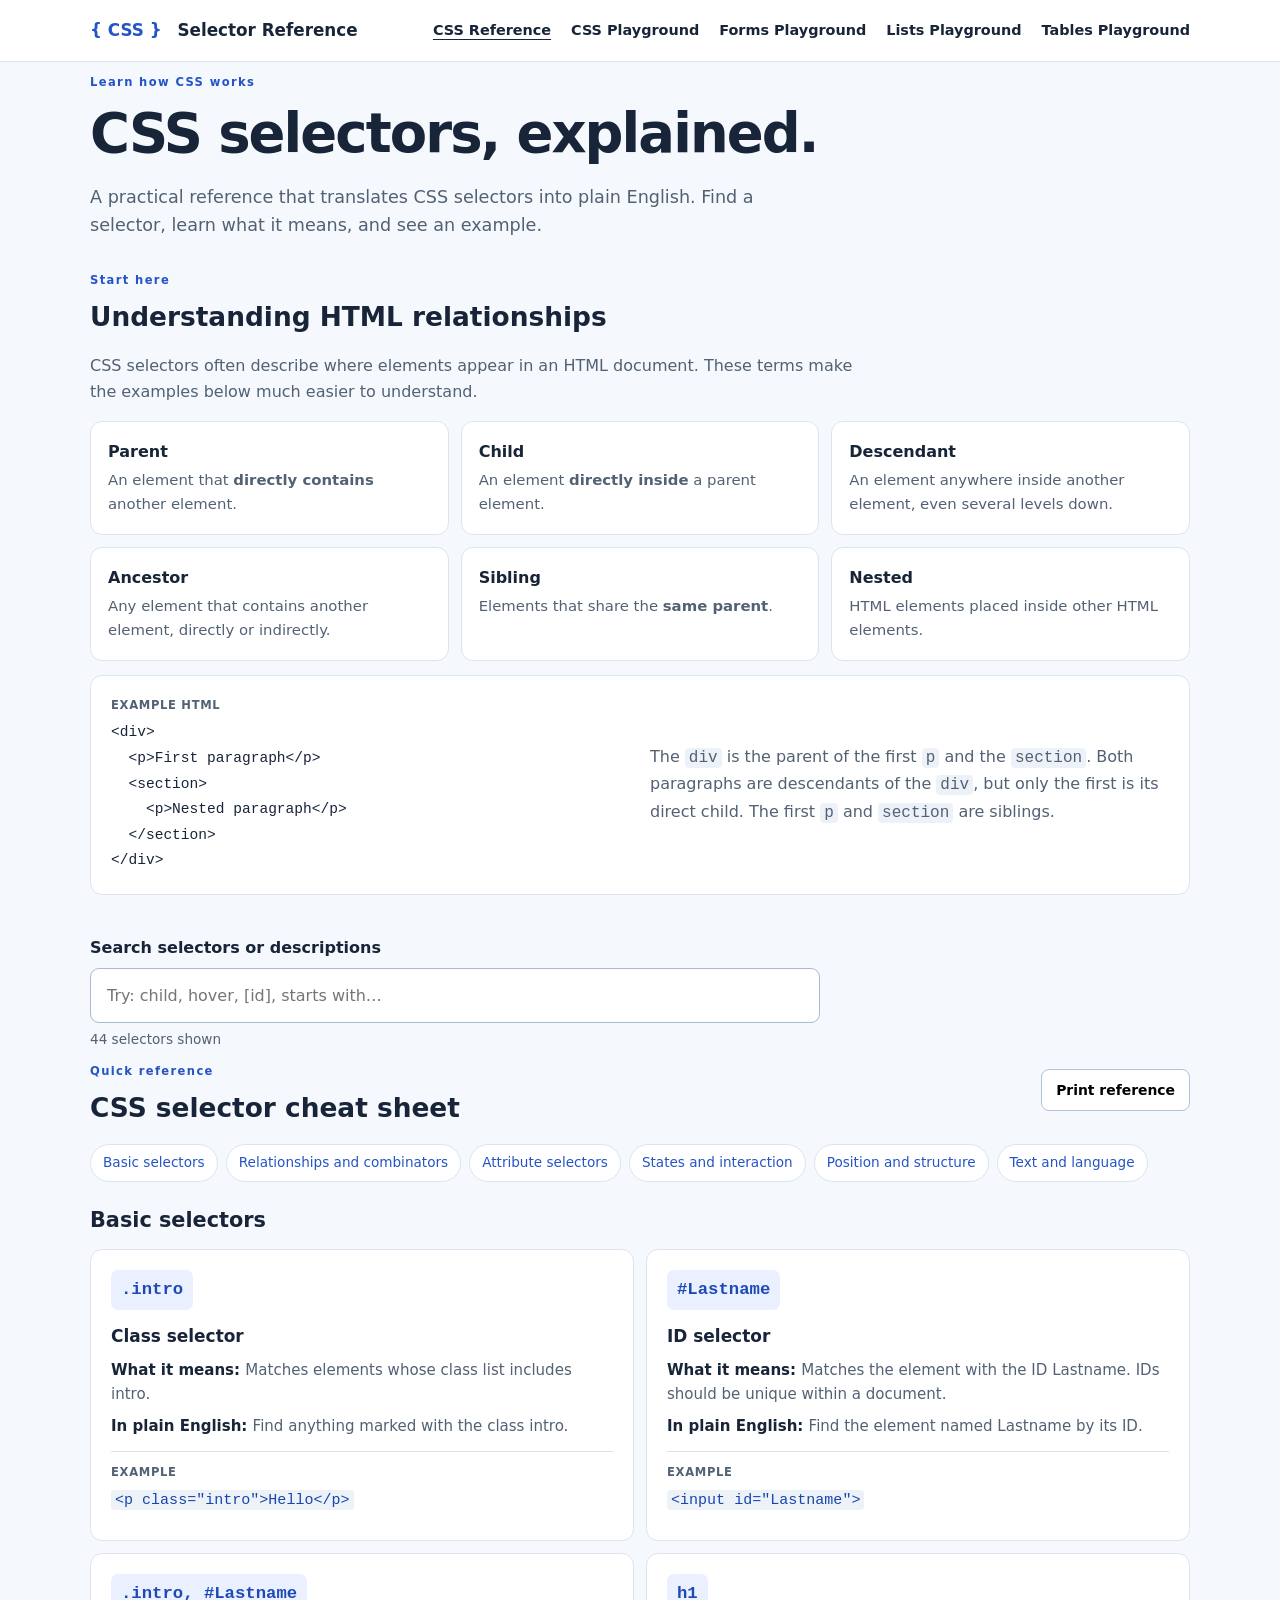
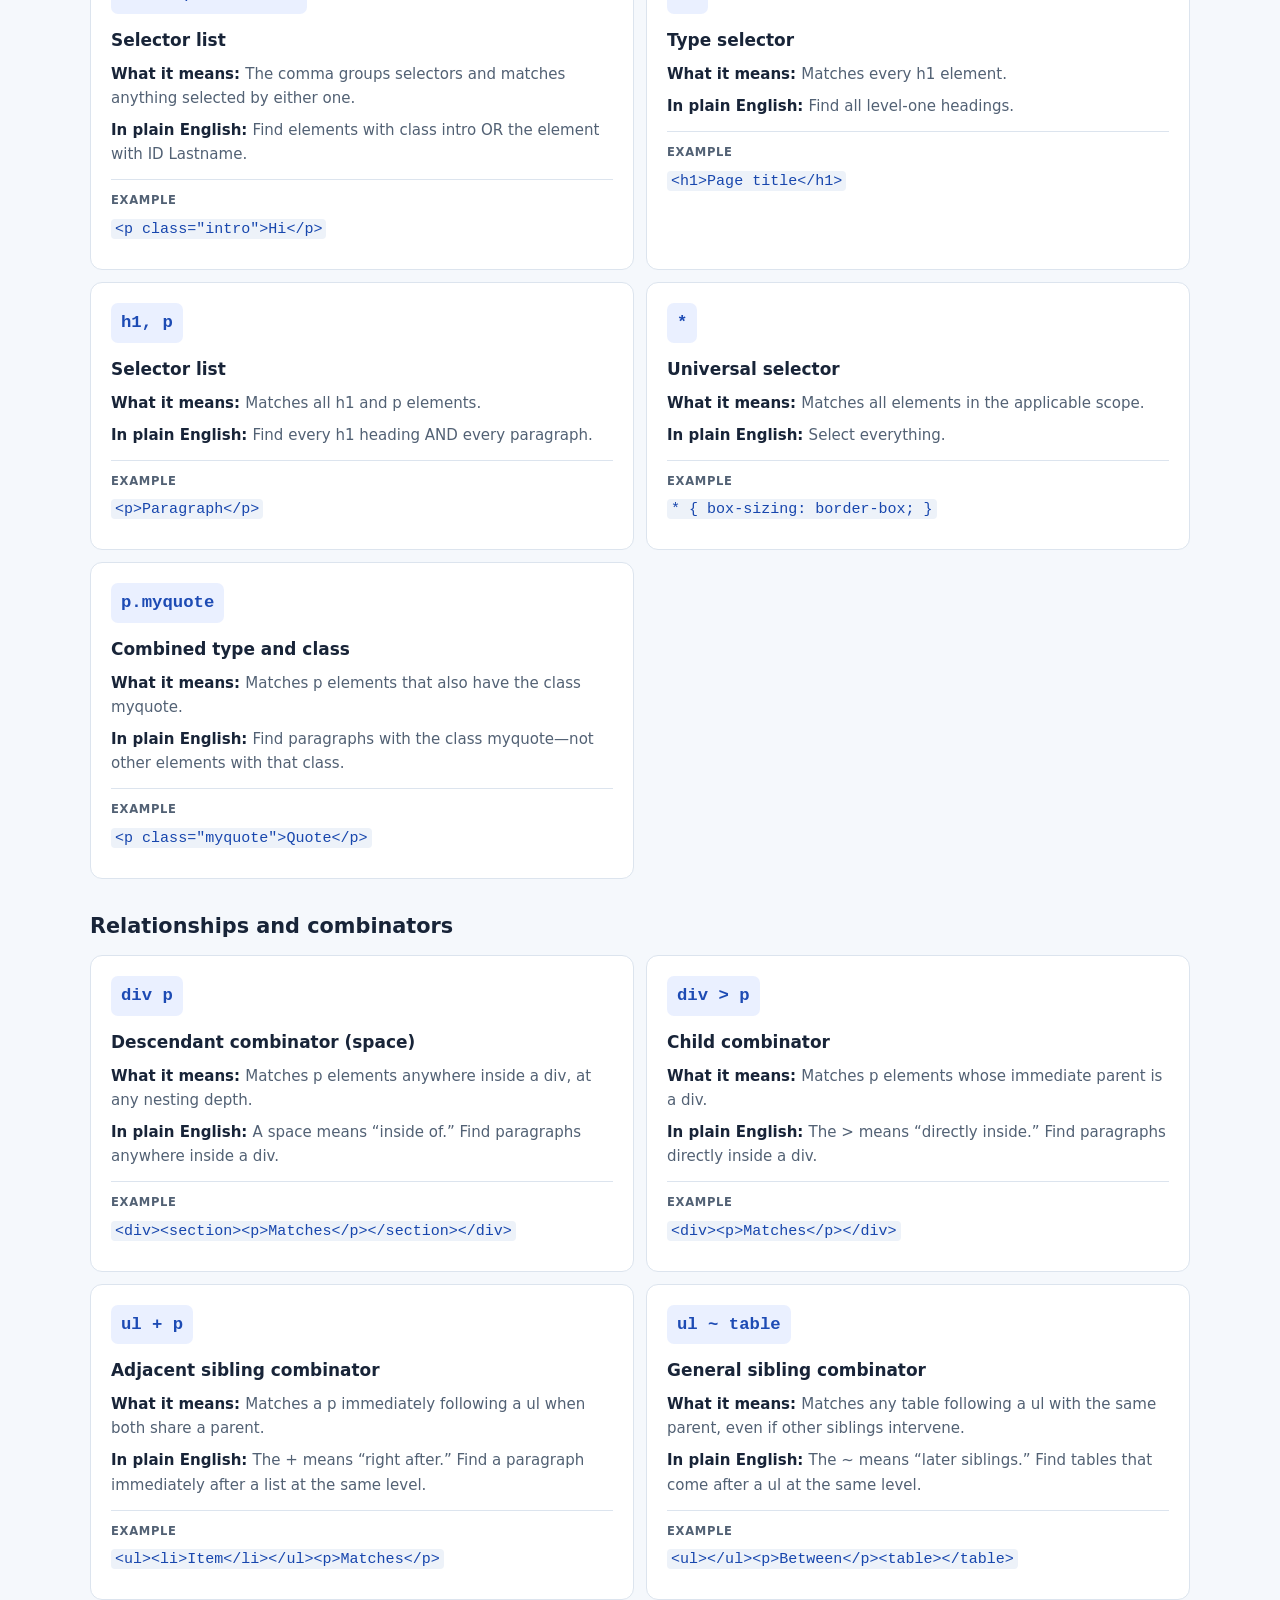
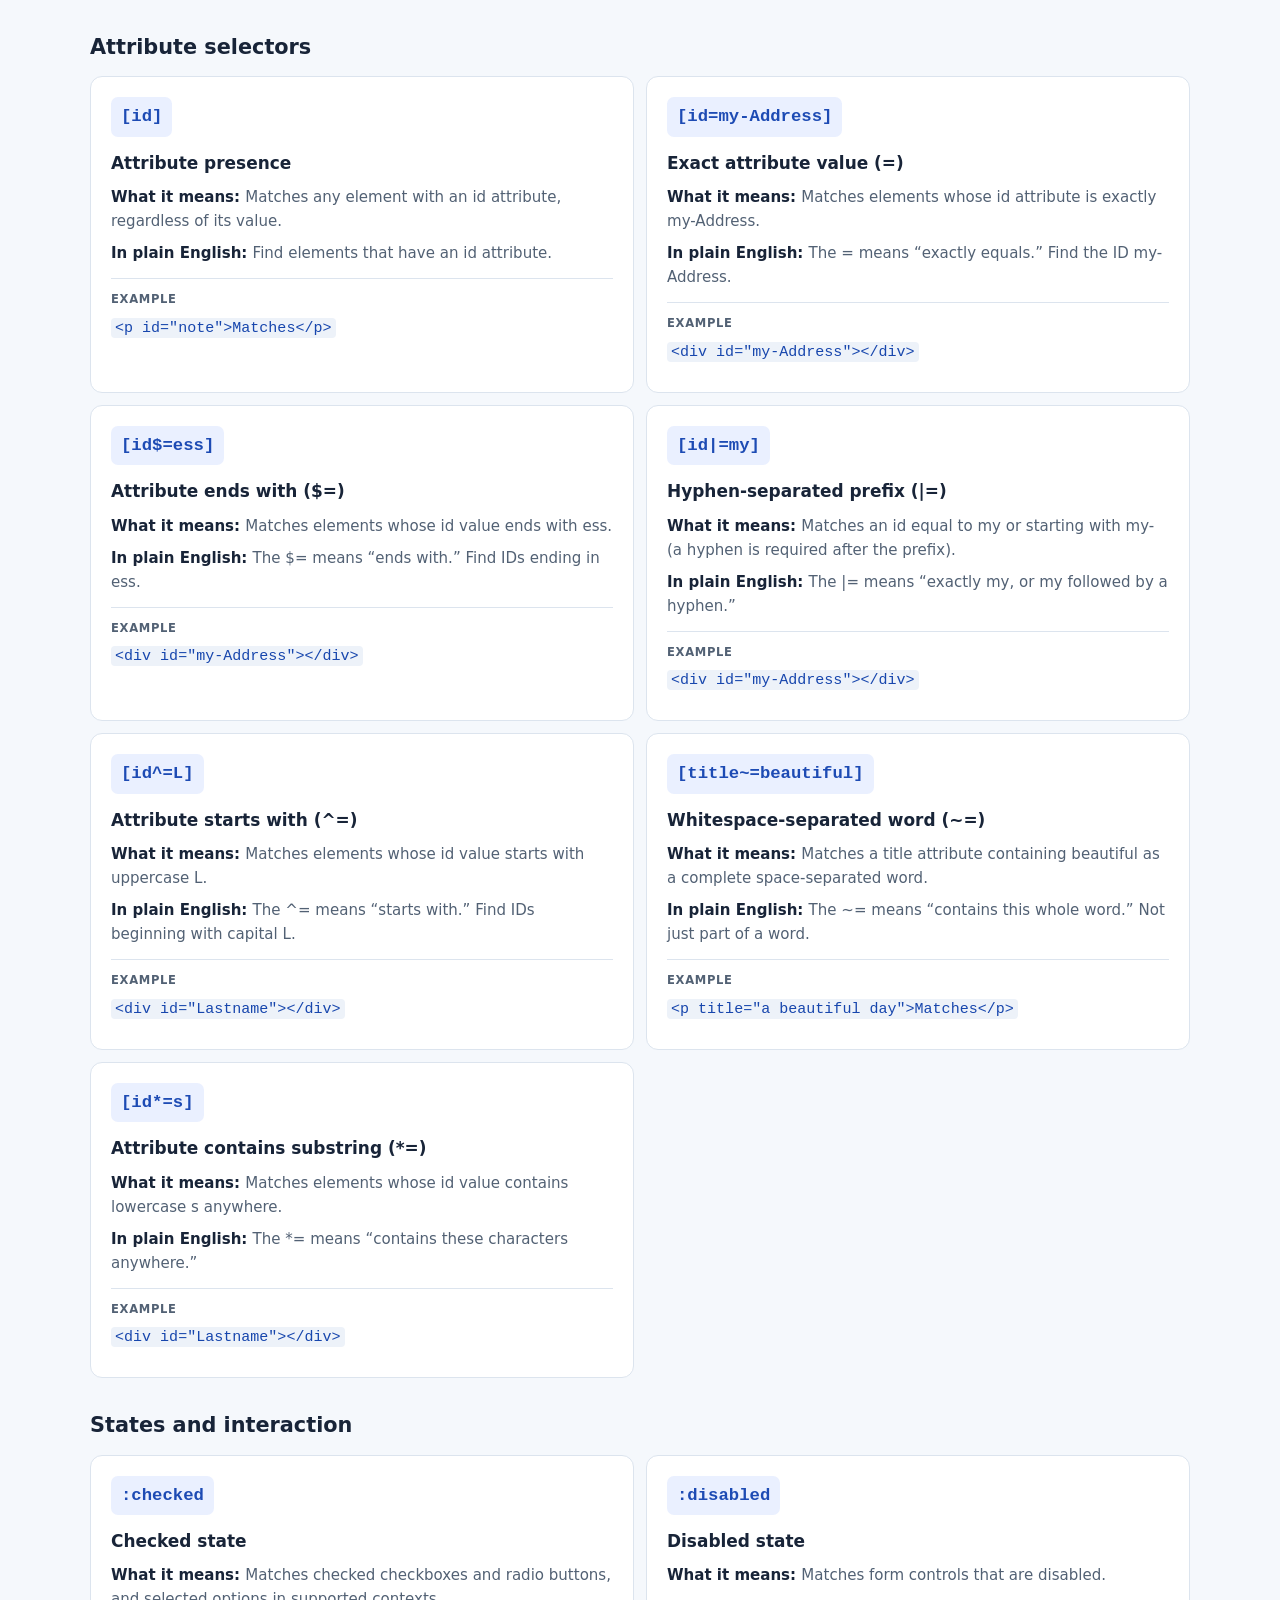
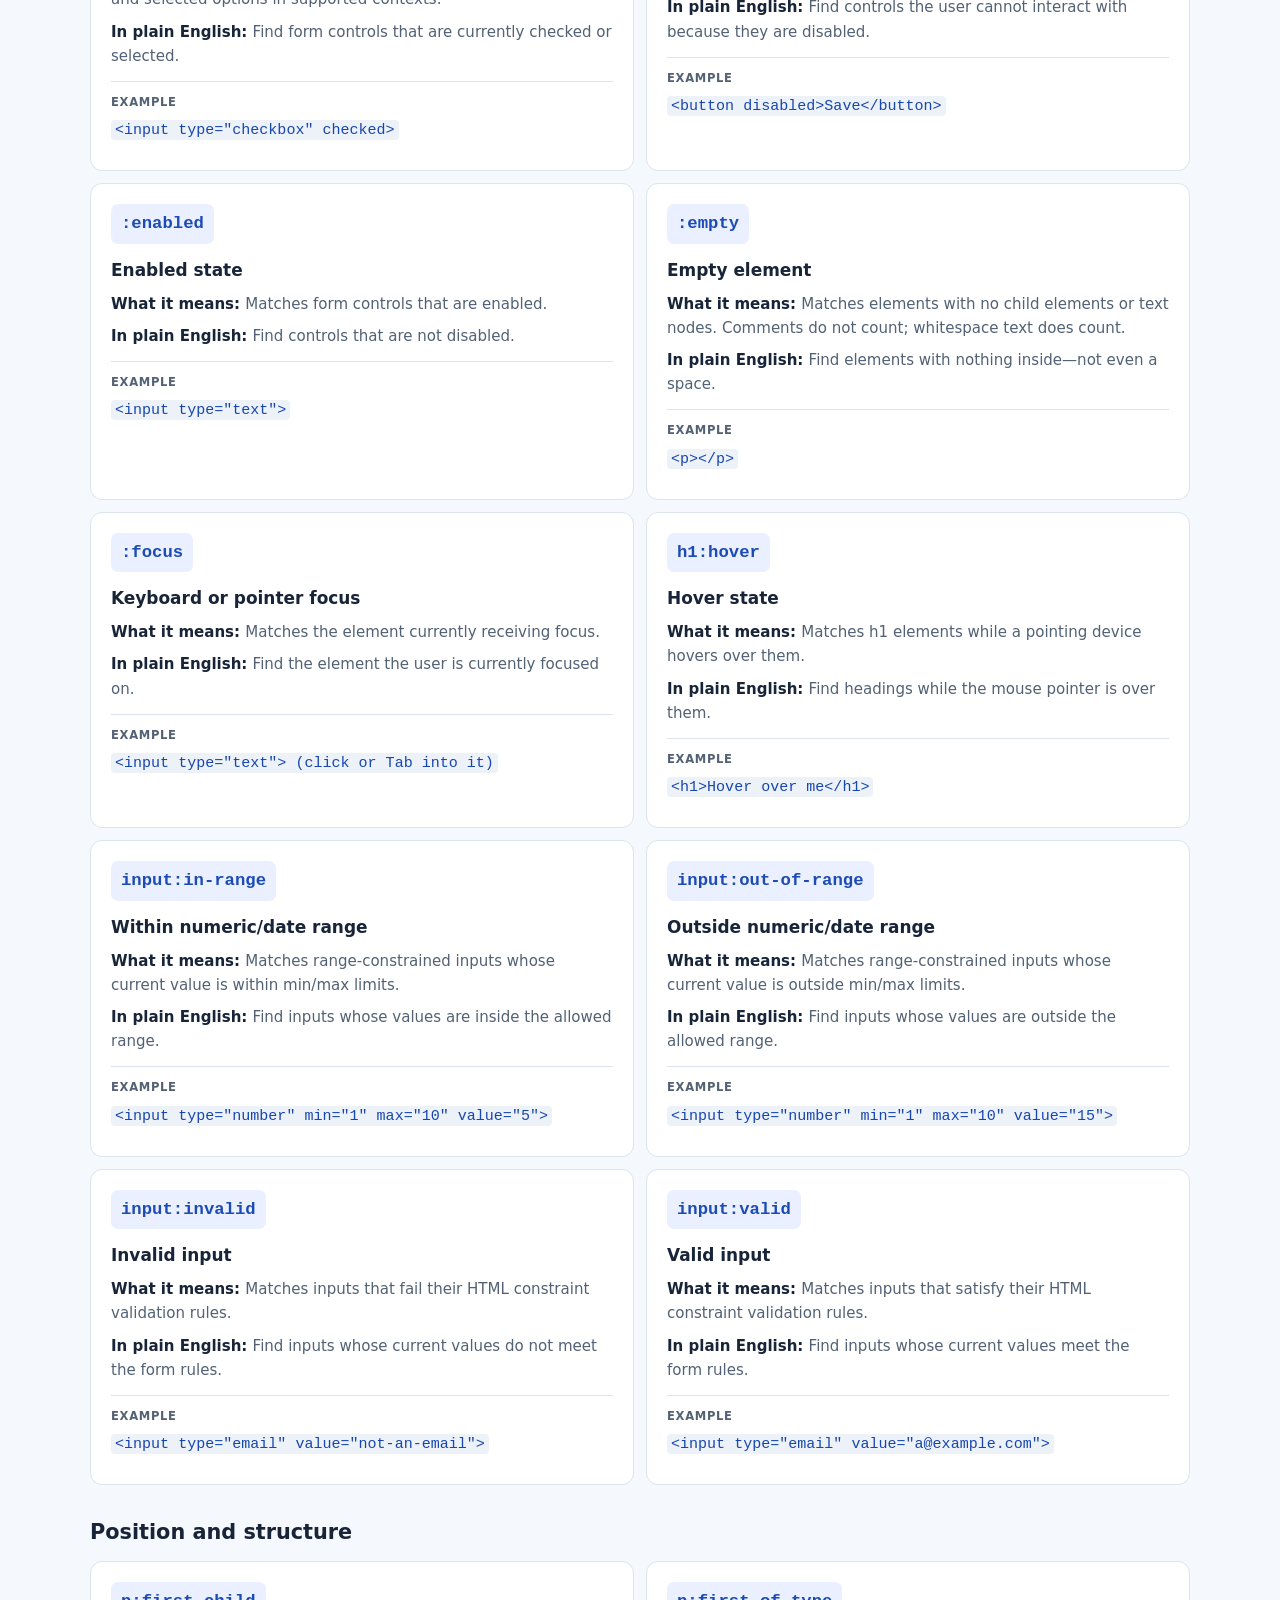
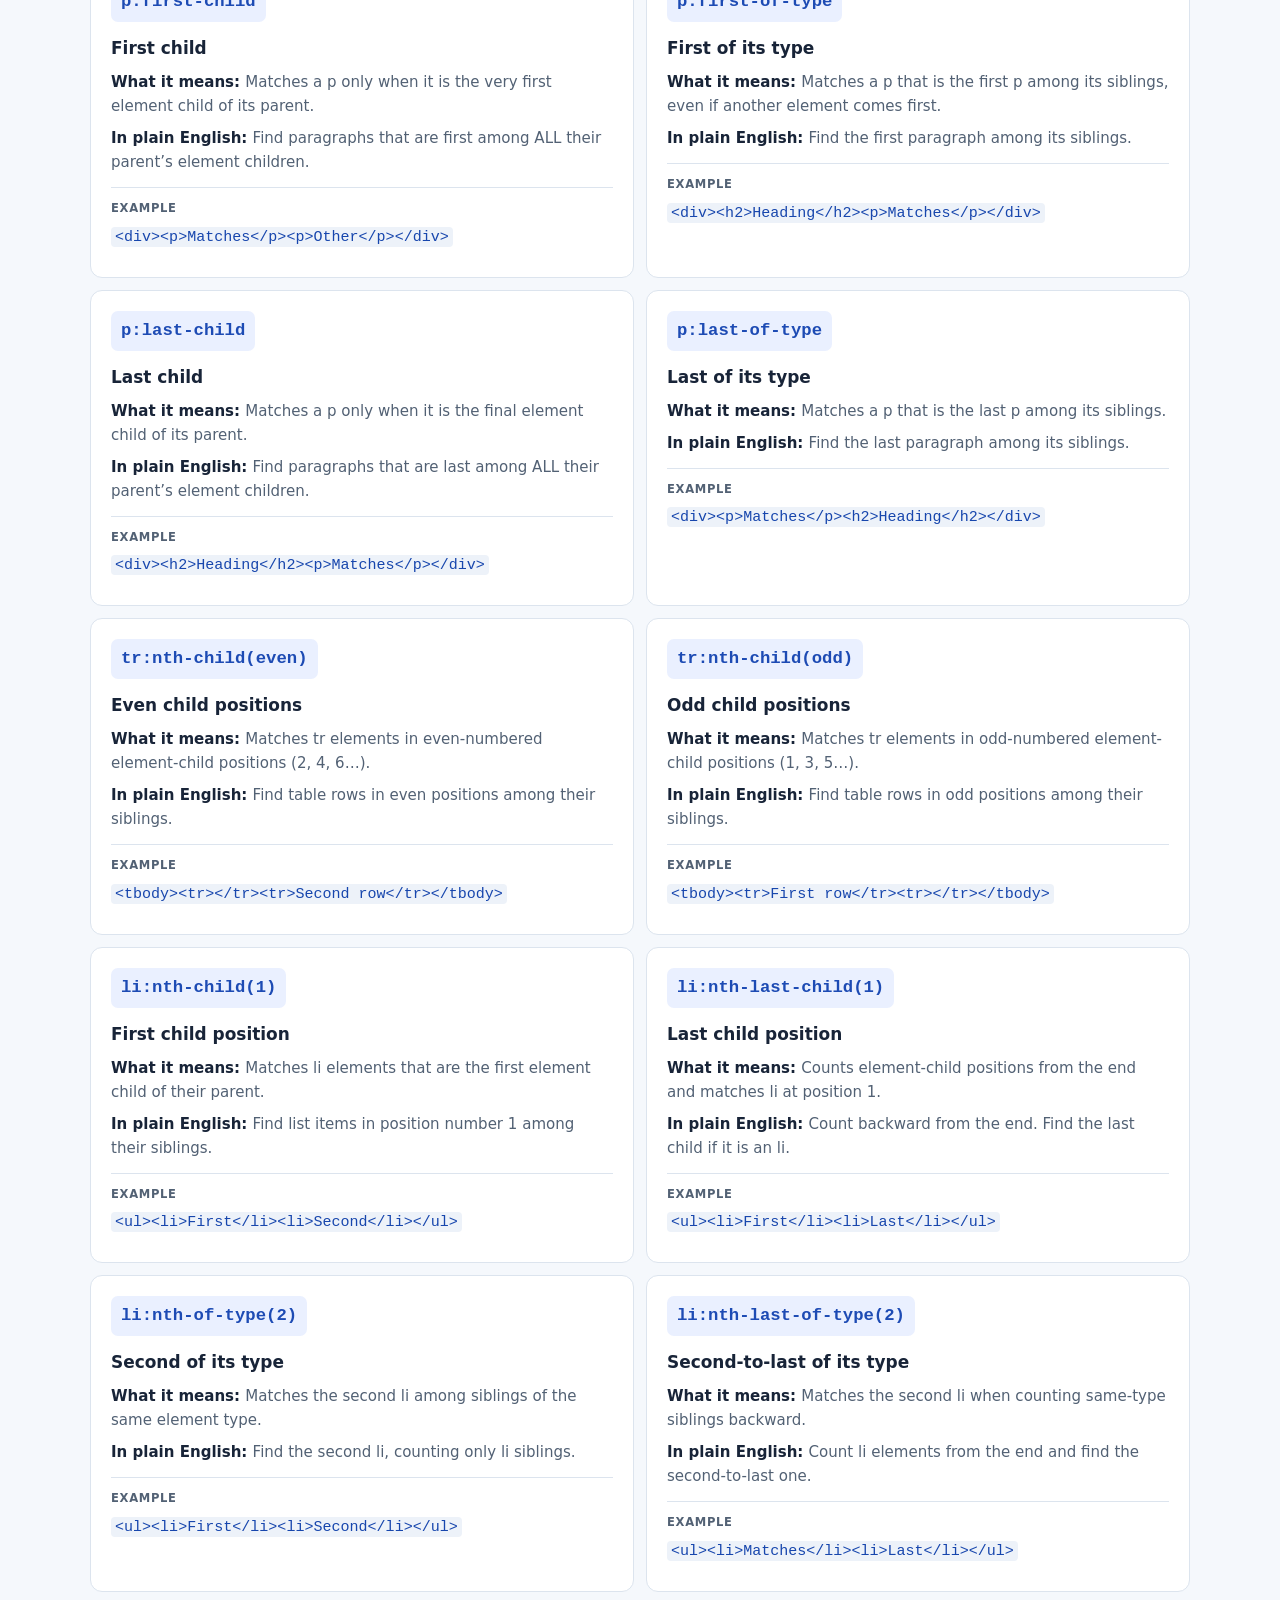
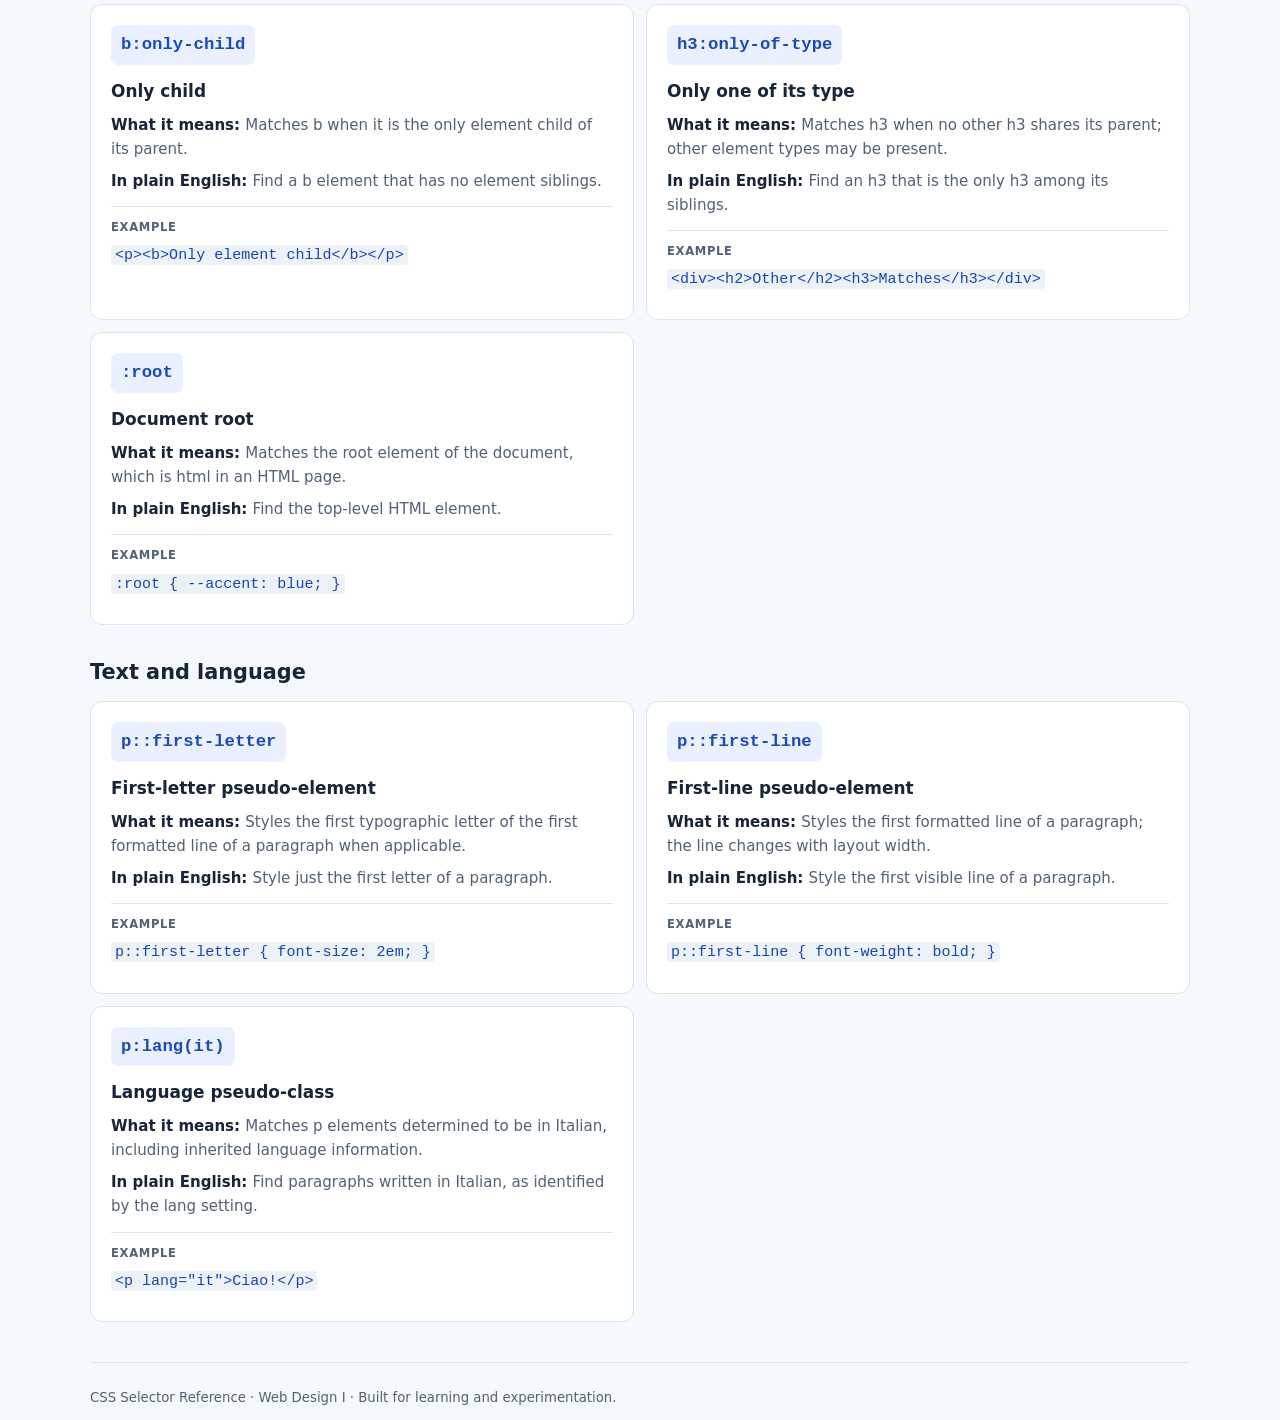
==== commit 2f0004fc: "updates" ====
--- a/index.html
+++ b/index.html
@@ -13,11 +13,11 @@
       <div class="container header-inner">
         <a class="brand" href="index.html">{ CSS } <span>Selector Reference</span></a>
         <nav class="site-nav" aria-label="Main navigation">
-          <a href="index.html">CSS Reference</a>
+          <a href="index.html" aria-current="page">CSS Reference</a>
           <a href="playground.html">CSS Playground</a>
           <a href="forms-playground.html">Forms Playground</a>
           <a href="lists-playground.html">Lists Playground</a>
-          <a href="tables-playground.html" aria-current="page">Tables Playground</a>
+          <a href="tables-playground.html">Tables Playground</a>
         </nav>
       </div>
     </header>
